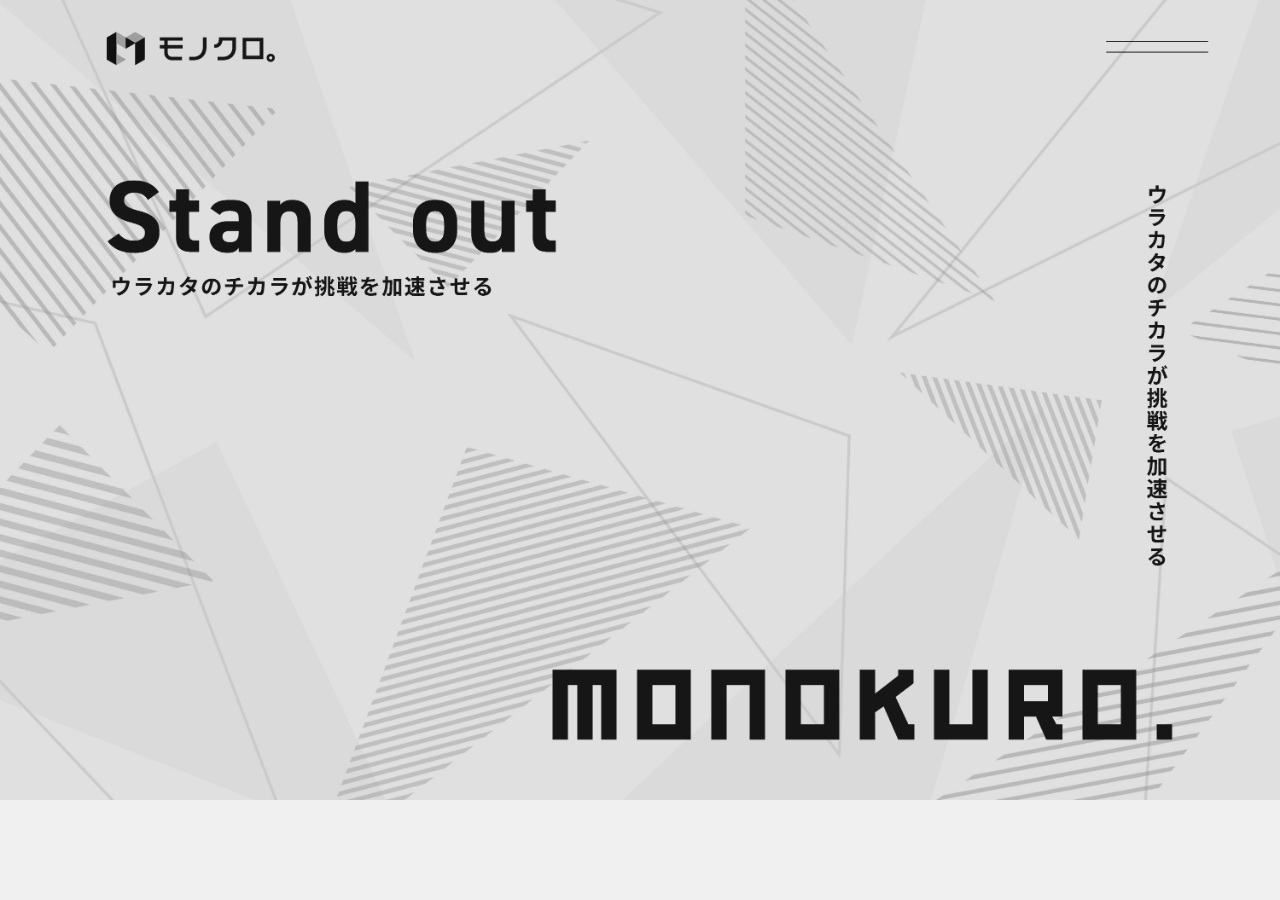
==== index.html @ 0045ed47 "feat(fv): implement design-perfect FV with glitch transition and synthesized audio SE" ====
<!DOCTYPE html>
<html lang="ja">
<head>
    <meta charset="UTF-8">
    <meta name="viewport" content="width=device-width, initial-scale=1.0">
    <title>モノクロ。</title>
    <style>
        :root {
            --img-omote: url('assets/images/fv-omote.png');
            --img-ura: url('assets/images/fv-ura.png');
        }
        body, html { margin: 0; padding: 0; background: #f0f0f0; overflow-x: hidden; }

        /* Container keeping 1440:900 ratio */
        .fv-container { 
            position: relative; width: 100%; padding-top: 62.5%; 
            background: #f0f0f0; overflow: hidden;
        }

        /* Base Layer */
        .glitch-layer {
            position: absolute; inset: 0;
            background-size: cover; background-position: center top;
            background-image: var(--img-omote);
        }

        /* Glitch Overlays (Hidden by default) */
        .glitch-overlay {
            position: absolute; inset: 0;
            background-size: cover; background-position: center top;
            background-image: inherit;
            display: none;
            mix-blend-mode: screen;
        }

        /* 3-layer RGB Split / Slice Effect */
        .glitch-active .glitch-overlay { display: block; }
        
        .glitch-active .glitch-overlay:nth-child(2) {
            animation: glitch-anim-1 0.2s infinite;
            filter: grayscale(100%) brightness(2) contrast(150%) sepia(100%) hue-rotate(0deg) saturate(1000%);
            opacity: 0.8;
        }
        .glitch-active .glitch-overlay:nth-child(3) {
            animation: glitch-anim-2 0.15s infinite;
            filter: grayscale(100%) brightness(2) contrast(150%) sepia(100%) hue-rotate(180deg) saturate(1000%);
            opacity: 0.8;
            mix-blend-mode: color-dodge;
        }

        @keyframes glitch-anim-1 {
            0% { clip-path: inset(10% 0 80% 0); transform: translate(-20px, 10px); }
            20% { clip-path: inset(50% 0 30% 0); transform: translate(20px, -10px); }
            40% { clip-path: inset(20% 0 60% 0); transform: translate(-10px, 0); }
            60% { clip-path: inset(80% 0 5% 0); transform: translate(15px, 15px); }
            100% { clip-path: inset(0 0 0 0); transform: translate(0); }
        }
        @keyframes glitch-anim-2 {
            0% { clip-path: inset(40% 0 40% 0); transform: translate(25px, -10px); }
            25% { clip-path: inset(10% 0 10% 0); transform: translate(-25px, 10px); }
            50% { clip-path: inset(70% 0 20% 0); transform: translate(10px, -20px); }
            75% { clip-path: inset(20% 0 70% 0); transform: translate(-10px, 20px); }
            100% { clip-path: inset(0 0 0 0); transform: translate(0); }
        }

        /* Flash Layer */
        #flash {
            position: fixed; inset: 0; background: #fff; z-index: 99; display: none; mix-blend-mode: difference;
        }

        .click-area {
            position: absolute; top: 4%; left: 7%; width: 18%; height: 10%;
            cursor: pointer; z-index: 100;
        }
    </style>
</head>
<body class="mode-omote">
    <div id="flash"></div>
    <div class="fv-container">
        <div class="click-area" onclick="handleTap()"></div>
        <!-- Glitch Layers -->
        <div class="glitch-layer">
            <div class="glitch-overlay"></div>
            <div class="glitch-overlay"></div>
        </div>
    </div>

    <script>
        let taps = 0, timer, isUra = false;
        const container = document.querySelector('.glitch-layer');
        const flash = document.getElementById('flash');
        
        // Web Audio Context for generating 'jiji' sound
        const audioCtx = new (window.AudioContext || window.webkitAudioContext)();

        function playGlitchSound() {
            if (audioCtx.state === 'suspended') audioCtx.resume();
            
            const duration = 0.25;
            const bufferSize = audioCtx.sampleRate * duration;
            const buffer = audioCtx.createBuffer(1, bufferSize, audioCtx.sampleRate);
            const data = buffer.getChannelData(0);

            // Rougher white noise
            for (let i = 0; i < bufferSize; i++) {
                data[i] = Math.random() * 2 - 1;
            }

            const noise = audioCtx.createBufferSource();
            noise.buffer = buffer;

            // Harsh Bandpass Filter for metallic/digital crunch
            const filter = audioCtx.createBiquadFilter();
            filter.type = 'bandpass';
            filter.frequency.value = isUra ? 1200 : 3000;
            filter.Q.value = 5;

            // CRITICAL: High-frequency stutter for 'JIJIJI' texture
            const gain = audioCtx.createGain();
            const now = audioCtx.currentTime;
            gain.gain.setValueAtTime(0, now);
            
            // Repeat rapid ON/OFF to create 'jiji' staccato
            const stutterSpeed = 0.015; // very fast gaps
            for(let t=0; t<duration; t+=stutterSpeed) {
                gain.gain.setValueAtTime(Math.random() * 0.4 + 0.2, now + t);
                gain.gain.setValueAtTime(0, now + t + stutterSpeed/2);
            }
            gain.gain.exponentialRampToValueAtTime(0.01, now + duration);

            noise.connect(filter);
            filter.connect(gain);
            gain.connect(audioCtx.destination);
            
            noise.start();
        }

        function toggle() {
            playGlitchSound();
            document.body.classList.add('glitch-active');
            flash.style.display = 'block';

            setTimeout(() => {
                isUra = !isUra;
                container.style.backgroundImage = isUra ? 'var(--img-ura)' : 'var(--img-omote)';
                document.body.style.background = isUra ? '#000' : '#f0f0f0';
                
                setTimeout(() => {
                    document.body.classList.remove('glitch-active');
                    flash.style.display = 'none';
                }, 200);
            }, 100);
        }

        function handleTap() {
            taps++;
            clearTimeout(timer);
            if (taps === 3) { toggle(); taps = 0; }
            else { timer = setTimeout(() => taps = 0, 500); }
        }

        const code = ["ArrowUp","ArrowUp","ArrowDown","ArrowDown","ArrowLeft","ArrowRight","ArrowLeft","ArrowRight","b","a"];
        let idx = 0;
        document.addEventListener('keydown', (e) => {
            const key = e.key.length === 1 ? e.key.toLowerCase() : e.key;
            if (key === code[idx]) {
                idx++;
                if (idx === code.length) { toggle(); idx = 0; }
            } else { idx = 0; }
        });
    </script>
</body>
</html>
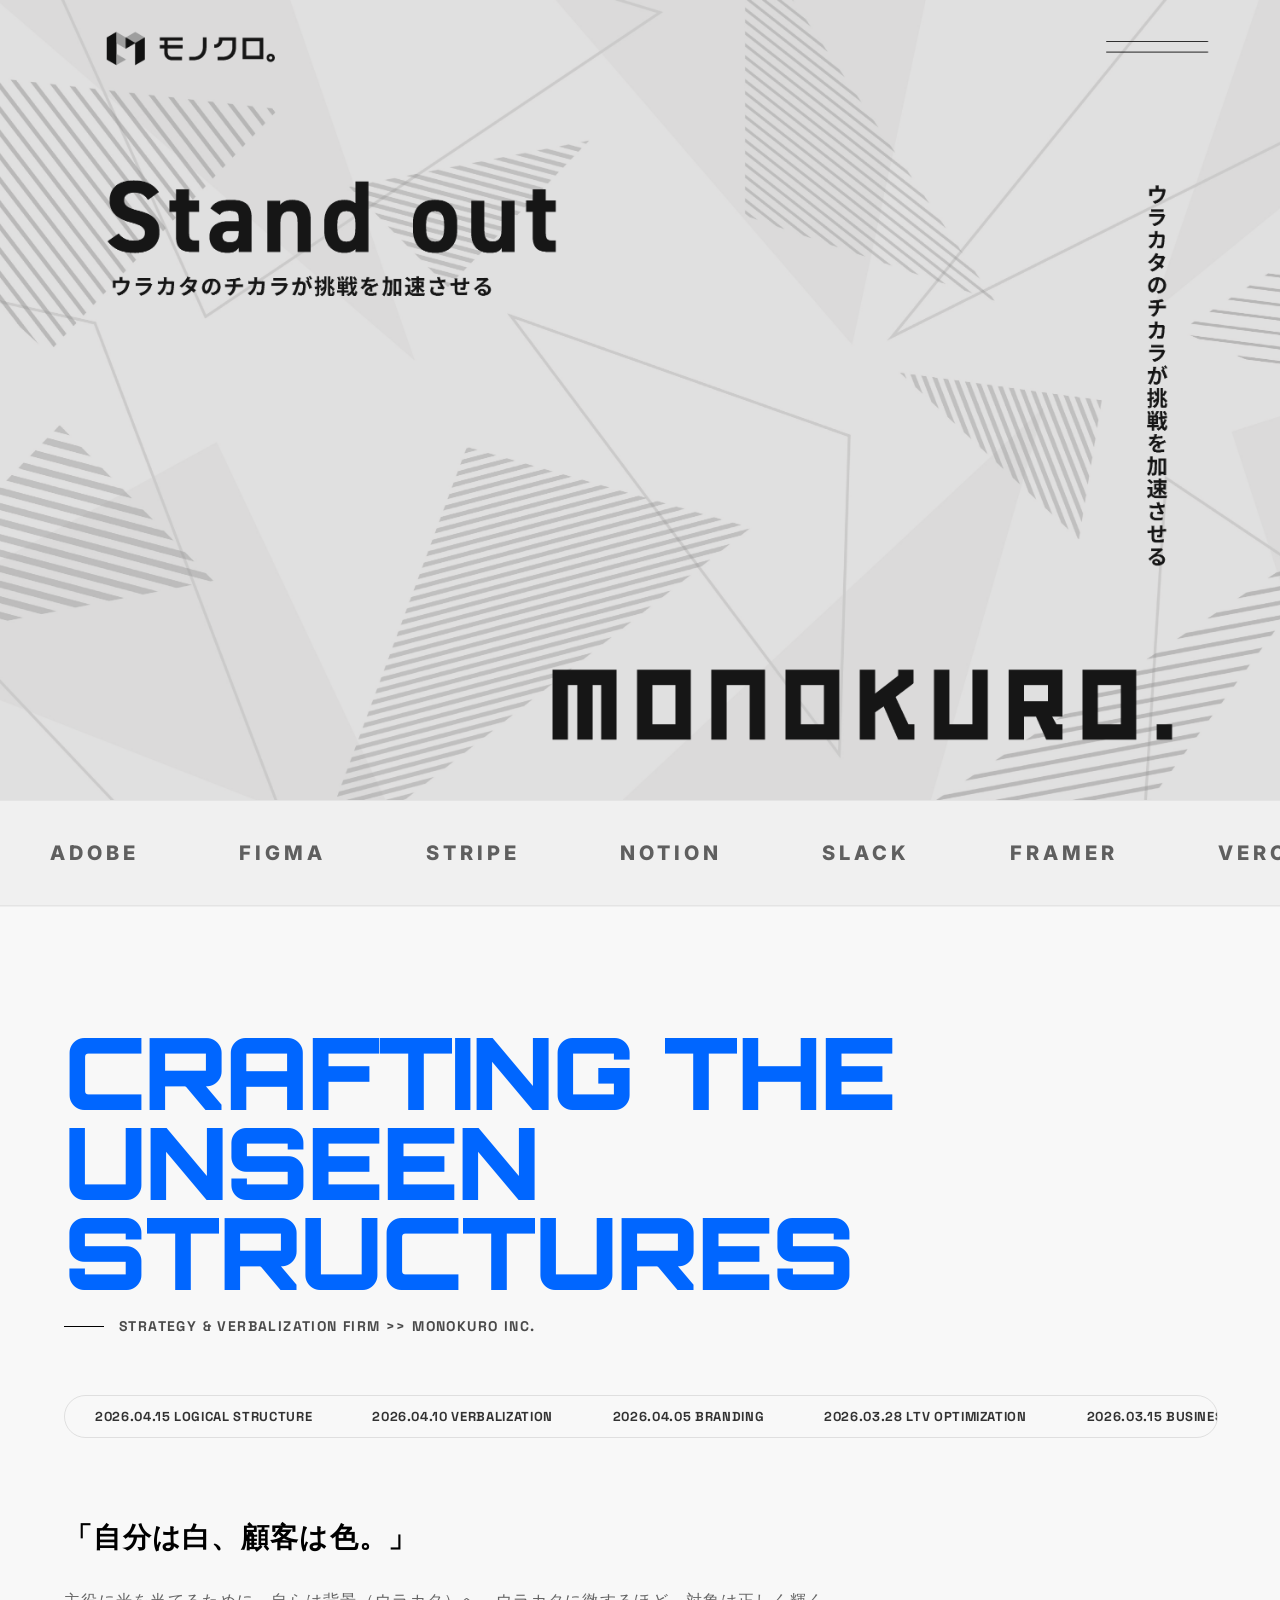
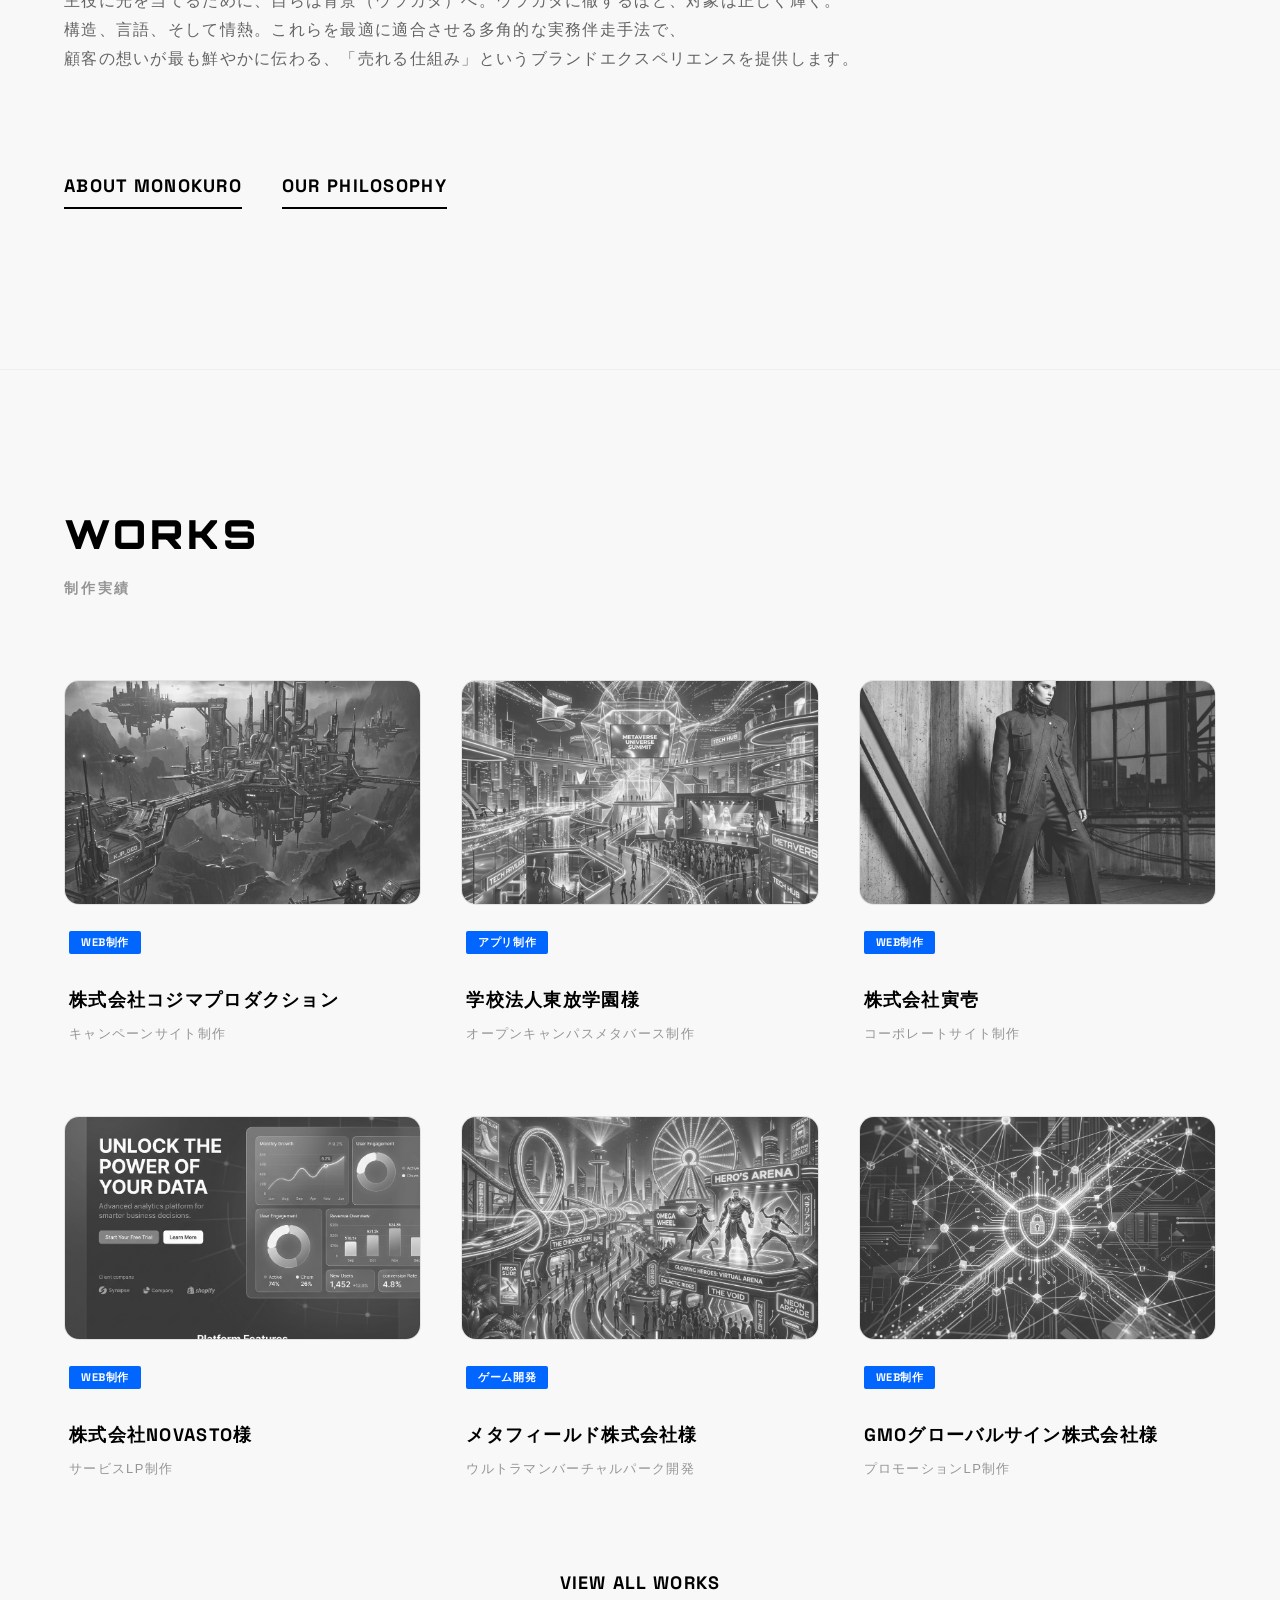
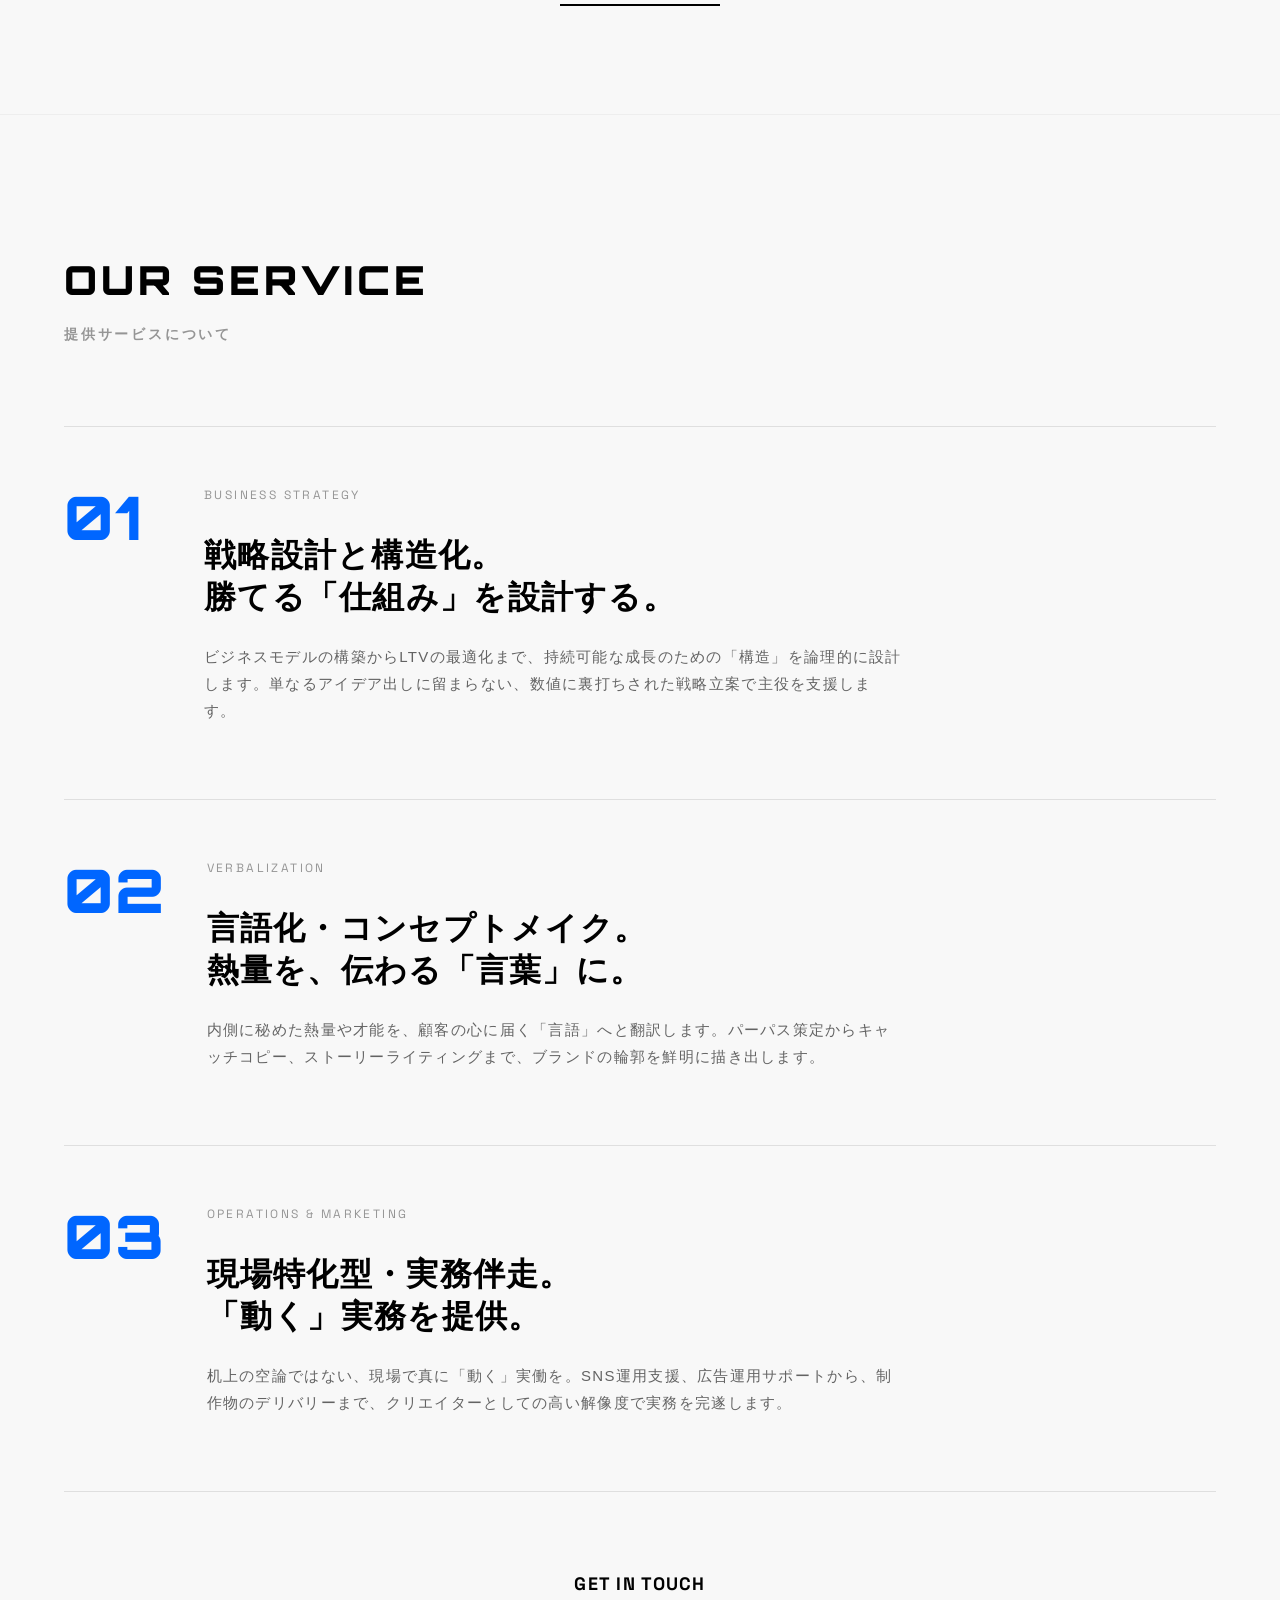
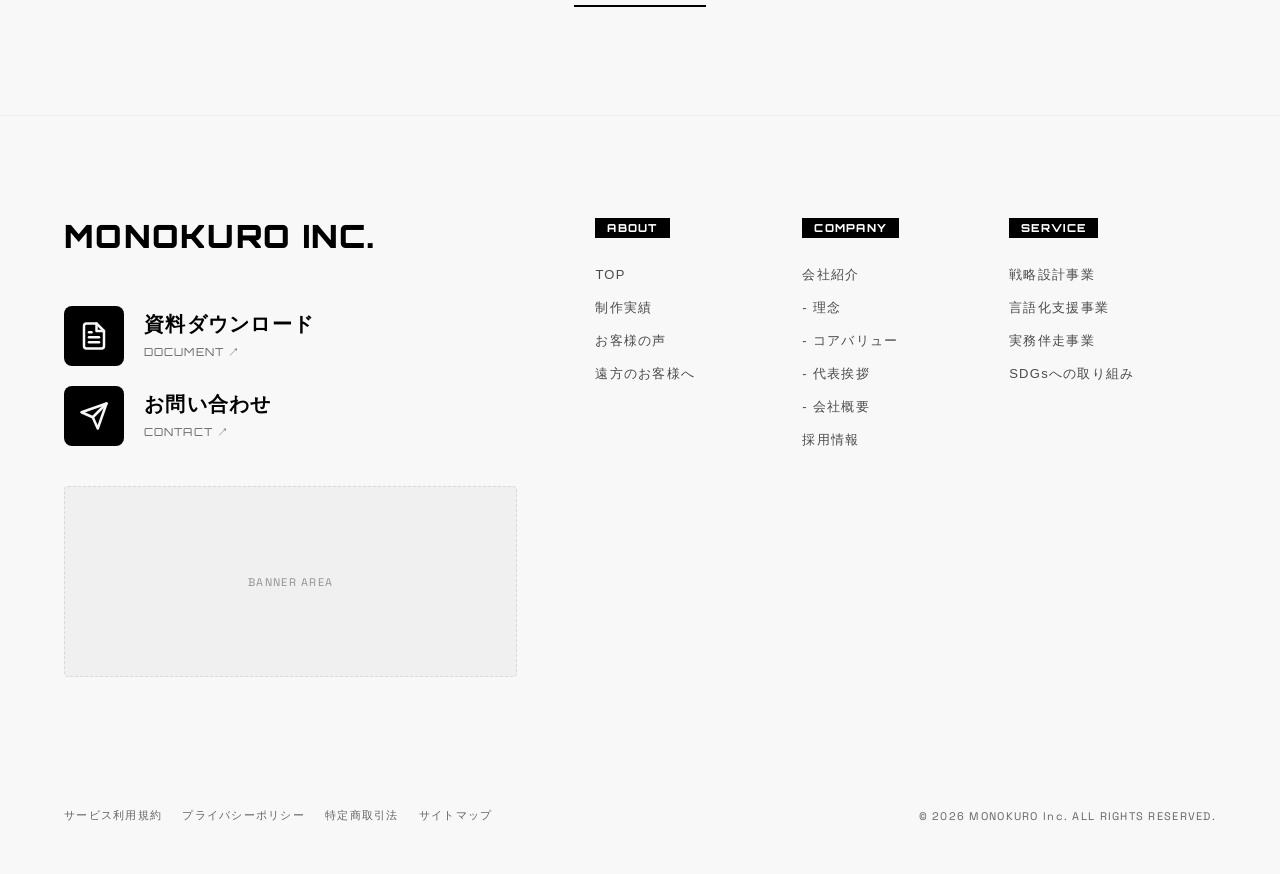
==== commit 281f7b89: "feat: implement main sections (Vision, Works, Service, Footer) and refine design based on Crackin st" ====
--- a/index.html
+++ b/index.html
@@ -4,12 +4,22 @@
     <meta charset="UTF-8">
     <meta name="viewport" content="width=device-width, initial-scale=1.0">
     <title>モノクロ。</title>
+    <link rel="preconnect" href="https://fonts.googleapis.com">
+    <link rel="preconnect" href="https://fonts.gstatic.com" crossorigin>
+    <link href="https://fonts.googleapis.com/css2?family=Inter:wght@400;700;900&family=Orbitron:wght@400;700;900&family=Space+Grotesk:wght@300;400;700&display=swap" rel="stylesheet">
     <style>
         :root {
             --img-omote: url('assets/images/fv-omote.png');
             --img-ura: url('assets/images/fv-ura.png');
         }
         body, html { margin: 0; padding: 0; background: #f0f0f0; overflow-x: hidden; }
+        body {
+            font-family: 'Space Grotesk', "Noto Sans JP", sans-serif;
+            color: #333;
+            user-select: none;
+            cursor: none; /* Custom cursor */
+            letter-spacing: 0.08em; /* Tracking 80 */
+        }
 
         /* Container keeping 1440:900 ratio */
         .fv-container { 
@@ -71,6 +81,569 @@
         .click-area {
             position: absolute; top: 4%; left: 7%; width: 18%; height: 10%;
             cursor: pointer; z-index: 100;
+        }
+
+        /* Logo Carousel styles */
+        .logo-carousel {
+            width: 100%;
+            background: transparent;
+            padding: 40px 0;
+            overflow: hidden;
+            border-top: 1px solid rgba(0,0,0,0.05);
+            border-bottom: 1px solid rgba(0,0,0,0.05);
+            position: relative;
+            z-index: 10;
+        }
+        .logo-track {
+            display: flex;
+            align-items: center;
+            width: max-content;
+            animation: scroll 60s linear infinite;
+            gap: 100px;
+            padding-left: 50px;
+        }
+        .logo-item {
+            font-family: 'Inter', -apple-system, BlinkMacSystemFont, "Segoe UI", Roboto, sans-serif;
+            font-weight: 800;
+            color: #000;
+            font-size: 20px;
+            letter-spacing: 0.2em;
+            text-transform: uppercase;
+            white-space: nowrap;
+            opacity: 0.6;
+            transition: all 0.5s cubic-bezier(0.23, 1, 0.32, 1);
+            filter: grayscale(1);
+        }
+        .logo-item:hover {
+            opacity: 1;
+            filter: grayscale(0);
+            letter-spacing: 0.25em;
+            transform: scale(1.05);
+        }
+        /* Image-ready styles */
+        .logo-item img {
+            height: 32px; /* Adjustable base height */
+            width: auto;
+            display: block;
+            filter: brightness(0); /* Force black in Omote */
+            transition: all 0.5s ease;
+        }
+        .mode-ura .logo-item img {
+            filter: brightness(0) invert(1); /* Force white in Ura */
+        }
+        @keyframes scroll {
+            0% { transform: translateX(0); }
+            100% { transform: translateX(calc(-50% - 50px)); }
+        }
+
+        /* Dark mode overrides */
+        .mode-ura .logo-carousel {
+            border-top-color: rgba(255,255,255,0.1);
+            border-bottom-color: rgba(255,255,255,0.1);
+        }
+        .mode-ura .logo-item {
+            color: #fff;
+            opacity: 0.4;
+        }
+
+        /* Responsive adjustments */
+        @media (max-width: 768px) {
+            .logo-carousel {
+                padding: 25px 0;
+            }
+            .logo-track {
+                gap: 50px;
+                animation-duration: 30s; /* Faster animation for shorter distance */
+            }
+            .logo-item {
+                font-size: 14px;
+            }
+        }
+
+        /* Vision Section styles (FUNTECH Style) */
+        .sec-vision {
+            background: #000;
+            color: #fff;
+            padding: 120px 5% 160px;
+            font-family: 'Space Grotesk', sans-serif;
+            border-top: 1px solid #1a1a1a;
+        }
+        .vision-title {
+            font-family: 'Orbitron', sans-serif;
+            font-size: clamp(40px, 8vw, 100px);
+            font-weight: 900;
+            line-height: 0.9;
+            margin: 0 0 20px 0;
+            letter-spacing: -0.02em;
+            color: #0066ff; /* Accent Blue for Omote */
+            transition: all 0.5s cubic-bezier(0.23, 1, 0.32, 1);
+        }
+        .mode-ura .vision-title {
+            color: #ff007f; /* Neon Pink for Ura */
+            text-shadow: 0 0 15px rgba(255, 0, 127, 0.4), 0 0 30px rgba(255, 0, 127, 0.2);
+        }
+        .vision-sub {
+            font-size: 14px;
+            font-weight: 700;
+            letter-spacing: 0.1em;
+            color: rgba(255,255,255,0.7);
+            margin-bottom: 60px;
+            display: flex;
+            align-items: center;
+            gap: 15px;
+        }
+        .vision-sub::before {
+            content: '';
+            width: 40px;
+            height: 1px;
+            background: #fff;
+        }
+
+        .capsule-ticker {
+            width: 100%;
+            border: 1px solid rgba(255,255,255,0.3);
+            border-radius: 50px;
+            padding: 12px 0;
+            overflow: hidden;
+            margin-bottom: 80px;
+        }
+        .ticker-track {
+            display: flex;
+            width: max-content;
+            animation: ticker-scroll 40s linear infinite;
+            gap: 60px;
+            padding-left: 30px;
+        }
+        .ticker-track span {
+            font-size: 13px;
+            font-weight: 700;
+            letter-spacing: 0.05em;
+            white-space: nowrap;
+        }
+        @keyframes ticker-scroll {
+            0% { transform: translateX(0); }
+            100% { transform: translateX(-50%); }
+        }
+
+        .vision-copy {
+            max-width: 800px;
+            margin-bottom: 100px;
+        }
+        .vision-copy .lead {
+            font-size: 28px;
+            font-weight: 700;
+            margin-bottom: 30px;
+            line-height: 1.4;
+        }
+        .vision-copy .text {
+            font-size: 16px;
+            line-height: 1.8;
+            color: rgba(255,255,255,0.6);
+            font-family: "Noto Sans JP", sans-serif; /* Fallback for JP */
+        }
+
+        .vision-links {
+            display: flex;
+            gap: 40px;
+        }
+        .v-link {
+            font-size: 18px;
+            font-weight: 700;
+            color: #fff;
+            text-decoration: none;
+            padding-bottom: 10px;
+            border-bottom: 2px solid #fff;
+            transition: all 0.3s ease;
+        }
+        .v-link:hover {
+            opacity: 0.6;
+            padding-right: 10px;
+        }
+
+        /* Mode-specific overrides for vision */
+        .mode-omote .sec-vision {
+            background: #f8f8f8;
+            color: #000;
+            border-top-color: #eee;
+        }
+        .mode-omote .vision-sub::before {
+            background-color: #000;
+        }
+        .mode-omote .v-link {
+            color: #000;
+            border-bottom-color: #000;
+            background: transparent;
+        }
+        .mode-omote .capsule-ticker { border-color: rgba(0,0,0,0.1); }
+        .mode-omote .vision-sub { color: rgba(0,0,0,0.7); }
+        .mode-omote .vision-copy .lead { color: #000; }
+        .mode-omote .vision-copy .text { color: rgba(0,0,0,0.6); }
+        .mode-omote .ticker-track span { color: rgba(0,0,0,0.8); }
+
+        /* Works Section styles (Crackin Style) */
+        .sec-works {
+            background: #000;
+            color: #fff;
+            padding: 120px 5%;
+            font-family: 'Space Grotesk', sans-serif;
+            border-top: 1px solid #1a1a1a;
+        }
+        .works-header {
+            margin-bottom: 80px;
+        }
+        .works-ttl-en {
+            font-family: 'Orbitron', sans-serif;
+            font-size: 40px;
+            font-weight: 900;
+            letter-spacing: 0.1em;
+            display: block;
+            margin-bottom: 10px;
+        }
+        .works-ttl-jp {
+            font-size: 14px;
+            letter-spacing: 0.2em;
+            color: rgba(255,255,255,0.5);
+            font-family: "Noto Sans JP", sans-serif;
+        }
+        .works-grid {
+            display: grid;
+            grid-template-columns: repeat(3, 1fr);
+            gap: 60px 40px;
+        }
+        .works-item {
+            text-decoration: none;
+            color: inherit;
+            display: block;
+        }
+        .works-img-box {
+            position: relative;
+            background: #000;
+            aspect-ratio: 16 / 10;
+            overflow: hidden;
+            margin-bottom: 25px;
+            border: 1px solid rgba(255,255,255,0.05);
+            border-radius: 15px; /* R15 */
+        }
+        .works-img-box::after {
+            content: '';
+            position: absolute;
+            top: 0;
+            left: 0;
+            width: 100%;
+            height: 100%;
+            background: #fff;
+            opacity: 0;
+            transition: opacity 0.4s ease;
+            pointer-events: none;
+            z-index: 2;
+        }
+        .works-item:hover .works-img-box::after {
+            opacity: 0.15; /* Subtle white overlay on hover */
+        }
+        .works-img-box img {
+            width: 100%;
+            height: 100%;
+            object-fit: cover;
+            filter: grayscale(100%);
+            opacity: 0.8;
+            transition: all 0.6s cubic-bezier(0.23, 1, 0.32, 1);
+        }
+        .works-item:hover .works-img-box img {
+            filter: grayscale(0%);
+            opacity: 1;
+        }
+        .works-content {
+            padding: 0 5px;
+        }
+        .works-tag {
+            display: inline-block;
+            font-size: 11px;
+            font-weight: 700;
+            padding: 4px 12px;
+            border-radius: 2px;
+            margin-bottom: 15px;
+            color: #fff;
+            letter-spacing: 0.05em;
+            background: #ff007f; /* Neon Pink base */
+            transition: all 0.5s ease;
+        }
+        .mode-omote .works-tag {
+            background: #0066ff; /* Accent Blue for Omote */
+        }
+        .mode-ura .works-tag {
+            background: #ff007f; /* Ensure Pink for Ura */
+        }
+        .works-cl-name {
+            font-size: 18px;
+            font-weight: 700;
+            margin-bottom: 8px;
+            line-height: 1.4;
+        }
+        .works-pj-desc {
+            font-size: 13px;
+            color: rgba(255,255,255,0.5);
+            font-family: "Noto Sans JP", sans-serif;
+        }
+
+        /* Mode overrides for Works */
+        .mode-omote .sec-works {
+            background: #f8f8f8;
+            color: #000;
+            border-top-color: #eee;
+        }
+        .mode-omote .works-img-box { background: #eee; border-color: rgba(0,0,0,0.05); }
+        .mode-omote .works-ttl-jp { color: rgba(0,0,0,0.4); }
+        .mode-omote .works-pj-desc { color: rgba(0,0,0,0.4); }
+        .mode-omote .works-tag {
+            background: #0066ff; /* Accent Blue for Omote */
+        }
+
+        @media (max-width: 1024px) {
+            .works-grid { grid-template-columns: repeat(2, 1fr); }
+        }
+        @media (max-width: 768px) {
+            .works-grid { grid-template-columns: 1fr; gap: 40px; }
+            .sec-works { padding: 80px 5%; }
+            .works-ttl-en { font-size: 32px; }
+        }
+
+        /* Service Section styles (Crackin Style) */
+        .sec-service {
+            background: #000;
+            color: #fff;
+            padding: 120px 5%;
+            font-family: 'Space Grotesk', sans-serif;
+            border-top: 1px solid #1a1a1a;
+        }
+        .service-list {
+            list-style: none;
+            padding: 0;
+            margin: 0;
+        }
+        .service-item {
+            border-top: 1px solid rgba(255,255,255,0.1);
+            padding: 60px 0;
+            display: flex;
+            align-items: flex-start;
+            gap: 40px;
+        }
+        .service-item:last-child {
+            border-bottom: 1px solid rgba(255,255,255,0.1);
+        }
+        .service-num {
+            font-family: 'Orbitron', sans-serif;
+            font-size: 60px;
+            font-weight: 900;
+            line-height: 1;
+            color: #ff007f; /* Neon Pink base */
+            min-width: 100px;
+            transition: color 0.5s ease;
+        }
+        .service-info {
+            flex: 1;
+        }
+        .service-en {
+            font-size: 12px;
+            letter-spacing: 0.2em;
+            color: rgba(255,255,255,0.5);
+            display: block;
+            margin-bottom: 10px;
+        }
+        .service-catch {
+            font-size: 32px;
+            font-weight: 700;
+            margin-bottom: 25px;
+            line-height: 1.3;
+        }
+        .service-text {
+            font-size: 15px;
+            line-height: 1.8;
+            color: rgba(255,255,255,0.6);
+            max-width: 700px;
+            font-family: "Noto Sans JP", sans-serif;
+        }
+
+        /* Mode overrides for Service */
+        .mode-omote .sec-service {
+            background: #f8f8f8;
+            color: #000;
+            border-top-color: #eee;
+        }
+        .mode-omote .service-item { border-color: rgba(0,0,0,0.1); }
+        .mode-omote .service-num { color: #0066ff; }
+        .mode-omote .service-en { color: rgba(0,0,0,0.4); }
+        .mode-omote .service-catch { color: #000; }
+        .mode-omote .service-text { color: rgba(0,0,0,0.6); }
+
+        @media (max-width: 768px) {
+            .service-item { flex-direction: column; gap: 20px; padding: 40px 0; }
+            .service-num { font-size: 40px; min-width: auto; }
+            .service-catch { font-size: 24px; }
+            .sec-service { padding: 80px 5%; }
+        }
+
+        /* Footer styles (Crackin Image Reference) */
+        footer {
+            background: #000;
+            color: #fff;
+            padding: 100px 5% 40px;
+            font-family: 'Space Grotesk', "Noto Sans JP", sans-serif;
+            border-top: 1px solid rgba(255,255,255,0.05);
+        }
+        .footer-container {
+            display: flex;
+            justify-content: space-between;
+            gap: 80px;
+            margin-bottom: 80px;
+        }
+        .footer-left {
+            width: 40%;
+        }
+        .footer-right {
+            width: 55%;
+            display: flex;
+            justify-content: space-between;
+        }
+        .footer-brand-logo {
+            font-family: 'Orbitron', sans-serif;
+            font-size: 32px;
+            font-weight: 900;
+            color: #fff;
+            text-decoration: none;
+            display: block;
+            margin-bottom: 50px;
+        }
+        
+        /* CV Items */
+        .footer-cv-area {
+            display: flex;
+            flex-direction: column;
+            gap: 20px;
+            margin-bottom: 40px;
+        }
+        .cv-link {
+            display: flex;
+            align-items: center;
+            gap: 20px;
+            text-decoration: none;
+            color: inherit;
+            transition: opacity 0.3s;
+        }
+        .cv-link:hover { opacity: 0.7; }
+        .cv-icon-box {
+            width: 60px;
+            height: 60px;
+            background: #fff;
+            color: #000;
+            display: flex;
+            align-items: center;
+            justify-content: center;
+            border-radius: 8px;
+        }
+        .cv-icon-box svg { width: 30px; height: 30px; }
+        .cv-info .cv-label {
+            font-size: 20px;
+            font-weight: 700;
+            display: block;
+            margin-bottom: 2px;
+            font-family: "Noto Sans JP", sans-serif;
+        }
+        .cv-info .cv-en {
+            font-size: 11px;
+            font-family: 'Orbitron', sans-serif;
+            letter-spacing: 0.1em;
+            color: rgba(255,255,255,0.5);
+        }
+        
+        /* Right Menu Columns */
+        .menu-col {
+            flex: 1;
+        }
+        .menu-header {
+            display: inline-block;
+            background: #fff;
+            color: #000;
+            padding: 3px 12px;
+            font-size: 11px;
+            font-weight: 800;
+            margin-bottom: 25px;
+            font-family: 'Orbitron', sans-serif;
+        }
+        .menu-list {
+            list-style: none;
+            padding: 0;
+            margin: 0;
+        }
+        .menu-list li {
+            margin-bottom: 12px;
+        }
+        .menu-list a {
+            text-decoration: none;
+            color: rgba(255,255,255,0.7);
+            font-size: 13px;
+            transition: color 0.3s;
+            font-family: "Noto Sans JP", sans-serif;
+        }
+        .menu-list a:hover {
+            color: #fff;
+        }
+        
+        /* Bottom Bar */
+        .footer-bottom {
+            display: flex;
+            justify-content: space-between;
+            align-items: center;
+            padding-top: 40px;
+            border-top: 1px solid rgba(255,255,255,0.05);
+            font-size: 11px;
+        }
+        .bottom-links { display: flex; gap: 20px; }
+        .bottom-links a { color: rgba(255,255,255,0.5); text-decoration: none; }
+        .bottom-copyright { color: rgba(255,255,255,0.5); }
+
+        /* Mode overrides for Footer New */
+        .mode-omote footer {
+            background: #f8f8f8;
+            color: #000;
+            border-top-color: rgba(0,0,0,0.05);
+        }
+        .mode-omote .footer-brand-logo { color: #000; }
+        .mode-omote .cv-icon-box { background: #000; color: #f8f8f8; }
+        .mode-omote .cv-info .cv-en { color: rgba(0,0,0,0.6); }
+        .mode-omote .menu-header { background: #000; color: #fff; }
+        .mode-omote .menu-list a { color: rgba(0,0,0,0.7); }
+        .mode-omote .menu-list a:hover { color: #000; }
+        .mode-omote .bottom-links a,
+        .mode-omote .bottom-copyright { color: rgba(0,0,0,0.6); }
+
+        /* Banner Area visibility */
+        .f-banner {
+            width: 100%; 
+            aspect-ratio: 2.4/1; 
+            background: rgba(255,255,255,0.05); 
+            border-radius: 4px; 
+            display: flex; 
+            align-items: center; 
+            justify-content: center; 
+            font-size: 11px; 
+            color: rgba(255,255,255,0.2); 
+            border: 1px dashed rgba(255,255,255,0.1);
+        }
+        .mode-omote .f-banner {
+            background: rgba(0,0,0,0.03);
+            color: rgba(0,0,0,0.4);
+            border-color: rgba(0,0,0,0.1);
+        }
+        
+        @media (max-width: 1024px) {
+            .footer-container { flex-direction: column; gap: 60px; }
+            .footer-left, .footer-right { width: 100%; }
+        }
+        @media (max-width: 768px) {
+            .footer-right { flex-direction: column; gap: 40px; }
+            .footer-bottom { flex-direction: column; gap: 20px; align-items: flex-start; }
+            .cv-icon-box { width: 50px; height: 50px; }
+            .cv-info .cv-label { font-size: 18px; }
         }
     </style>
 </head>
@@ -85,6 +658,294 @@
         </div>
     </div>
 
+    <!-- Client Logo Carousel -->
+    <section class="logo-carousel">
+        <div class="logo-track">
+            <!-- First set of logos (Arbitrary curated brands) -->
+            <div class="logo-item">ADOBE</div>
+            <div class="logo-item">FIGMA</div>
+            <div class="logo-item">STRIPE</div>
+            <div class="logo-item">NOTION</div>
+            <div class="logo-item">SLACK</div>
+            <div class="logo-item">FRAMER</div>
+            <div class="logo-item">VERCEL</div>
+            <div class="logo-item">APPLE</div>
+            <div class="logo-item">SONY</div>
+            <!-- Duplicate for seamless loop -->
+            <div class="logo-item">ADOBE</div>
+            <div class="logo-item">FIGMA</div>
+            <div class="logo-item">STRIPE</div>
+            <div class="logo-item">NOTION</div>
+            <div class="logo-item">SLACK</div>
+            <div class="logo-item">FRAMER</div>
+            <div class="logo-item">VERCEL</div>
+            <div class="logo-item">APPLE</div>
+            <div class="logo-item">SONY</div>
+        </div>
+    </section>
+
+    <!-- Vision Section (FUNTECH Style Integration) -->
+    <section class="sec-vision">
+        <div class="inner">
+            <h2 class="vision-title">CRAFTING THE<br>UNSEEN STRUCTURES</h2>
+            <p class="vision-sub">STRATEGY & VERBALIZATION FIRM >> MONOKURO INC.</p>
+            
+            <div class="capsule-ticker">
+                <div class="ticker-track">
+                    <span>2026.04.15 LOGICAL STRUCTURE</span>
+                    <span>2026.04.10 VERBALIZATION</span>
+                    <span>2026.04.05 BRANDING</span>
+                    <span>2026.03.28 LTV OPTIMIZATION</span>
+                    <span>2026.03.15 BUSINESS DESIGN</span>
+                    <span>2026.04.15 LOGICAL STRUCTURE</span>
+                    <span>2026.04.10 VERBALIZATION</span>
+                    <span>2026.04.05 BRANDING</span>
+                    <span>2026.03.28 LTV OPTIMIZATION</span>
+                    <span>2026.03.15 BUSINESS DESIGN</span>
+                </div>
+            </div>
+
+            <div class="vision-copy">
+                <p class="lead">「自分は白、顧客は色。」</p>
+                <p class="text">
+                    主役に光を当てるために、自らは背景（ウラカタ）へ。ウラカタに徹するほど、対象は正しく輝く。<br>
+                    構造、言語、そして情熱。これらを最適に適合させる多角的な実務伴走手法で、<br>
+                    顧客の想いが最も鮮やかに伝わる、「売れる仕組み」というブランドエクスペリエンスを提供します。
+                </p>
+            </div>
+
+            <div class="vision-links">
+                <a href="#about" class="v-link">ABOUT MONOKURO</a>
+                <a href="#philosophy" class="v-link">OUR PHILOSOPHY</a>
+            </div>
+        </div>
+    </section>
+
+    <!-- Works Section (Crackin Style Integration) -->
+    <section id="works" class="sec-works">
+        <div class="inner">
+            <header class="works-header">
+                <h2 class="works-ttl">
+                    <span class="works-ttl-en">WORKS</span>
+                    <span class="works-ttl-jp">制作実績</span>
+                </h2>
+            </header>
+
+            <div class="works-grid">
+                <!-- Work 1 -->
+                <a href="#" class="works-item">
+                    <div class="works-img-box">
+                        <img src="assets/images/works/ds2.png" alt="DEATH STRANDING 2">
+                    </div>
+                    <div class="works-content">
+                        <span class="works-tag">WEB制作</span>
+                        <h3 class="works-cl-name">株式会社コジマプロダクション</h3>
+                        <p class="works-pj-desc">キャンペーンサイト制作</p>
+                    </div>
+                </a>
+
+                <!-- Work 2 -->
+                <a href="#" class="works-item">
+                    <div class="works-img-box">
+                        <img src="assets/images/works/metaverse.png" alt="EAST BROADCAST">
+                    </div>
+                    <div class="works-content">
+                        <span class="works-tag">アプリ制作</span>
+                        <h3 class="works-cl-name">学校法人東放学園様</h3>
+                        <p class="works-pj-desc">オープンキャンパスメタバース制作</p>
+                    </div>
+                </a>
+
+                <!-- Work 3 -->
+                <a href="#" class="works-item">
+                    <div class="works-img-box">
+                        <img src="assets/images/works/toraichi.png" alt="TORAICHI ARCHIVE">
+                    </div>
+                    <div class="works-content">
+                        <span class="works-tag">WEB制作</span>
+                        <h3 class="works-cl-name">株式会社寅壱</h3>
+                        <p class="works-pj-desc">コーポレートサイト制作</p>
+                    </div>
+                </a>
+
+                <!-- Work 4 -->
+                <a href="#" class="works-item">
+                    <div class="works-img-box">
+                        <img src="assets/images/works/sellmore.png" alt="SELLMORE">
+                    </div>
+                    <div class="works-content">
+                        <span class="works-tag">WEB制作</span>
+                        <h3 class="works-cl-name">株式会社NOVASTO様</h3>
+                        <p class="works-pj-desc">サービスLP制作</p>
+                    </div>
+                </a>
+
+                <!-- Work 5 -->
+                <a href="#" class="works-item">
+                    <div class="works-img-box">
+                        <img src="assets/images/works/ultraman.png" alt="ULTRAMAN VIRTUAL">
+                    </div>
+                    <div class="works-content">
+                        <span class="works-tag">ゲーム開発</span>
+                        <h3 class="works-cl-name">メタフィールド株式会社様</h3>
+                        <p class="works-pj-desc">ウルトラマンバーチャルパーク開発</p>
+                    </div>
+                </a>
+
+                <!-- Work 6 -->
+                <a href="#" class="works-item">
+                    <div class="works-img-box">
+                        <img src="assets/images/works/globalsign.png" alt="GLOBALSIGN">
+                    </div>
+                    <div class="works-content">
+                        <span class="works-tag">WEB制作</span>
+                        <h3 class="works-cl-name">GMOグローバルサイン株式会社様</h3>
+                        <p class="works-pj-desc">プロモーションLP制作</p>
+                    </div>
+                </a>
+            </div>
+            
+            <div style="text-align: center; margin-top: 80px;">
+                <a href="#" class="v-link">VIEW ALL WORKS</a>
+            </div>
+        </div>
+    </section>
+
+    <!-- Service Section (Crackin Style Integration) -->
+    <section id="service" class="sec-service">
+        <div class="inner">
+            <header class="works-header">
+                <h2 class="works-ttl">
+                    <span class="works-ttl-en">OUR SERVICE</span>
+                    <span class="works-ttl-jp">提供サービスについて</span>
+                </h2>
+            </header>
+
+            <ul class="service-list">
+                <!-- Service 01 -->
+                <li class="service-item">
+                    <div class="service-num">01</div>
+                    <div class="service-info">
+                        <span class="service-en">BUSINESS STRATEGY</span>
+                        <h3 class="service-catch">戦略設計と構造化。<br>勝てる「仕組み」を設計する。</h3>
+                        <p class="service-text">
+                            ビジネスモデルの構築からLTVの最適化まで、持続可能な成長のための「構造」を論理的に設計します。単なるアイデア出しに留まらない、数値に裏打ちされた戦略立案で主役を支援します。
+                        </p>
+                    </div>
+                </li>
+
+                <!-- Service 02 -->
+                <li class="service-item">
+                    <div class="service-num">02</div>
+                    <div class="service-info">
+                        <span class="service-en">VERBALIZATION</span>
+                        <h3 class="service-catch">言語化・コンセプトメイク。<br>熱量を、伝わる「言葉」に。</h3>
+                        <p class="service-text">
+                            内側に秘めた熱量や才能を、顧客の心に届く「言語」へと翻訳します。パーパス策定からキャッチコピー、ストーリーライティングまで、ブランドの輪郭を鮮明に描き出します。
+                        </p>
+                    </div>
+                </li>
+
+                <!-- Service 03 -->
+                <li class="service-item">
+                    <div class="service-num">03</div>
+                    <div class="service-info">
+                        <span class="service-en">OPERATIONS & MARKETING</span>
+                        <h3 class="service-catch">現場特化型・実務伴走。<br>「動く」実務を提供。</h3>
+                        <p class="service-text">
+                            机上の空論ではない、現場で真に「動く」実働を。SNS運用支援、広告運用サポートから、制作物のデリバリーまで、クリエイターとしての高い解像度で実務を完遂します。
+                        </p>
+                    </div>
+                </li>
+            </ul>
+
+            <div style="text-align: center; margin-top: 80px;">
+                <a href="#contact" class="v-link">GET IN TOUCH</a>
+            </div>
+        </div>
+    </section>
+
+    <footer>
+        <div class="footer-container">
+            <!-- Left CV & Logo -->
+            <div class="footer-left">
+                <a href="#" class="footer-brand-logo">MONOKURO INC.</a>
+                
+                <div class="footer-cv-area">
+                    <a href="#" class="cv-link">
+                        <div class="cv-icon-box">
+                            <!-- Document Icon -->
+                            <svg viewBox="0 0 24 24" fill="none" stroke="currentColor" stroke-width="2" stroke-linecap="round" stroke-linejoin="round"><path d="M14 2H6a2 2 0 0 0-2 2v16a2 2 0 0 0 2 2h12a2 2 0 0 0 2-2V8z"></path><polyline points="14 2 14 8 20 8"></polyline><line x1="16" y1="13" x2="8" y2="13"></line><line x1="16" y1="17" x2="8" y2="17"></line><polyline points="10 9 9 9 8 9"></polyline></svg>
+                        </div>
+                        <div class="cv-info">
+                            <span class="cv-label">資料ダウンロード</span>
+                            <span class="cv-en">DOCUMENT ↗</span>
+                        </div>
+                    </a>
+                    
+                    <a href="#" class="cv-link">
+                        <div class="cv-icon-box">
+                            <!-- Contact Icon (Paper Plane) -->
+                            <svg viewBox="0 0 24 24" fill="none" stroke="currentColor" stroke-width="2" stroke-linecap="round" stroke-linejoin="round"><line x1="22" y1="2" x2="11" y2="13"></line><polygon points="22 2 15 22 11 13 2 9 22 2"></polygon></svg>
+                        </div>
+                        <div class="cv-info">
+                            <span class="cv-label">お問い合わせ</span>
+                            <span class="cv-en">CONTACT ↗</span>
+                        </div>
+                    </a>
+                </div>
+                
+                <!-- Banner Area -->
+                <div class="f-banner">BANNER AREA</div>
+            </div>
+            
+            <!-- Right Menus -->
+            <div class="footer-right">
+                <div class="menu-col">
+                    <div class="menu-header">ABOUT</div>
+                    <ul class="menu-list">
+                        <li><a href="#">TOP</a></li>
+                        <li><a href="#works">制作実績</a></li>
+                        <li><a href="#">お客様の声</a></li>
+                        <li><a href="#">遠方のお客様へ</a></li>
+                    </ul>
+                </div>
+                
+                <div class="menu-col">
+                    <div class="menu-header">COMPANY</div>
+                    <ul class="menu-list">
+                        <li><a href="#">会社紹介</a></li>
+                        <li><a href="#">- 理念</a></li>
+                        <li><a href="#">- コアバリュー</a></li>
+                        <li><a href="#">- 代表挨拶</a></li>
+                        <li><a href="#">- 会社概要</a></li>
+                        <li><a href="#">採用情報</a></li>
+                    </ul>
+                </div>
+                
+                <div class="menu-col">
+                    <div class="menu-header">SERVICE</div>
+                    <ul class="menu-list">
+                        <li><a href="#service">戦略設計事業</a></li>
+                        <li><a href="#service">言語化支援事業</a></li>
+                        <li><a href="#service">実務伴走事業</a></li>
+                        <li><a href="#">SDGsへの取り組み</a></li>
+                    </ul>
+                </div>
+            </div>
+        </div>
+
+        <div class="footer-bottom">
+            <div class="bottom-links">
+                <a href="#">サービス利用規約</a>
+                <a href="#">プライバシーポリシー</a>
+                <a href="#">特定商取引法</a>
+                <a href="#">サイトマップ</a>
+            </div>
+            <p class="bottom-copyright">&copy; 2026 MONOKURO Inc. ALL RIGHTS RESERVED.</p>
+        </div>
+    </footer>
+
     <script>
         let taps = 0, timer, isUra = false;
         const container = document.querySelector('.glitch-layer');
@@ -143,7 +1004,16 @@
             setTimeout(() => {
                 isUra = !isUra;
                 container.style.backgroundImage = isUra ? 'var(--img-ura)' : 'var(--img-omote)';
-                document.body.style.background = isUra ? '#000' : '#f0f0f0';
+                document.body.style.background = isUra ? '#000' : '#f8f8f8';
+                
+                // Toggle mode classes for logo colors
+                if(isUra) {
+                    document.body.classList.remove('mode-omote');
+                    document.body.classList.add('mode-ura');
+                } else {
+                    document.body.classList.remove('mode-ura');
+                    document.body.classList.add('mode-omote');
+                }
                 
                 setTimeout(() => {
                     document.body.classList.remove('glitch-active');
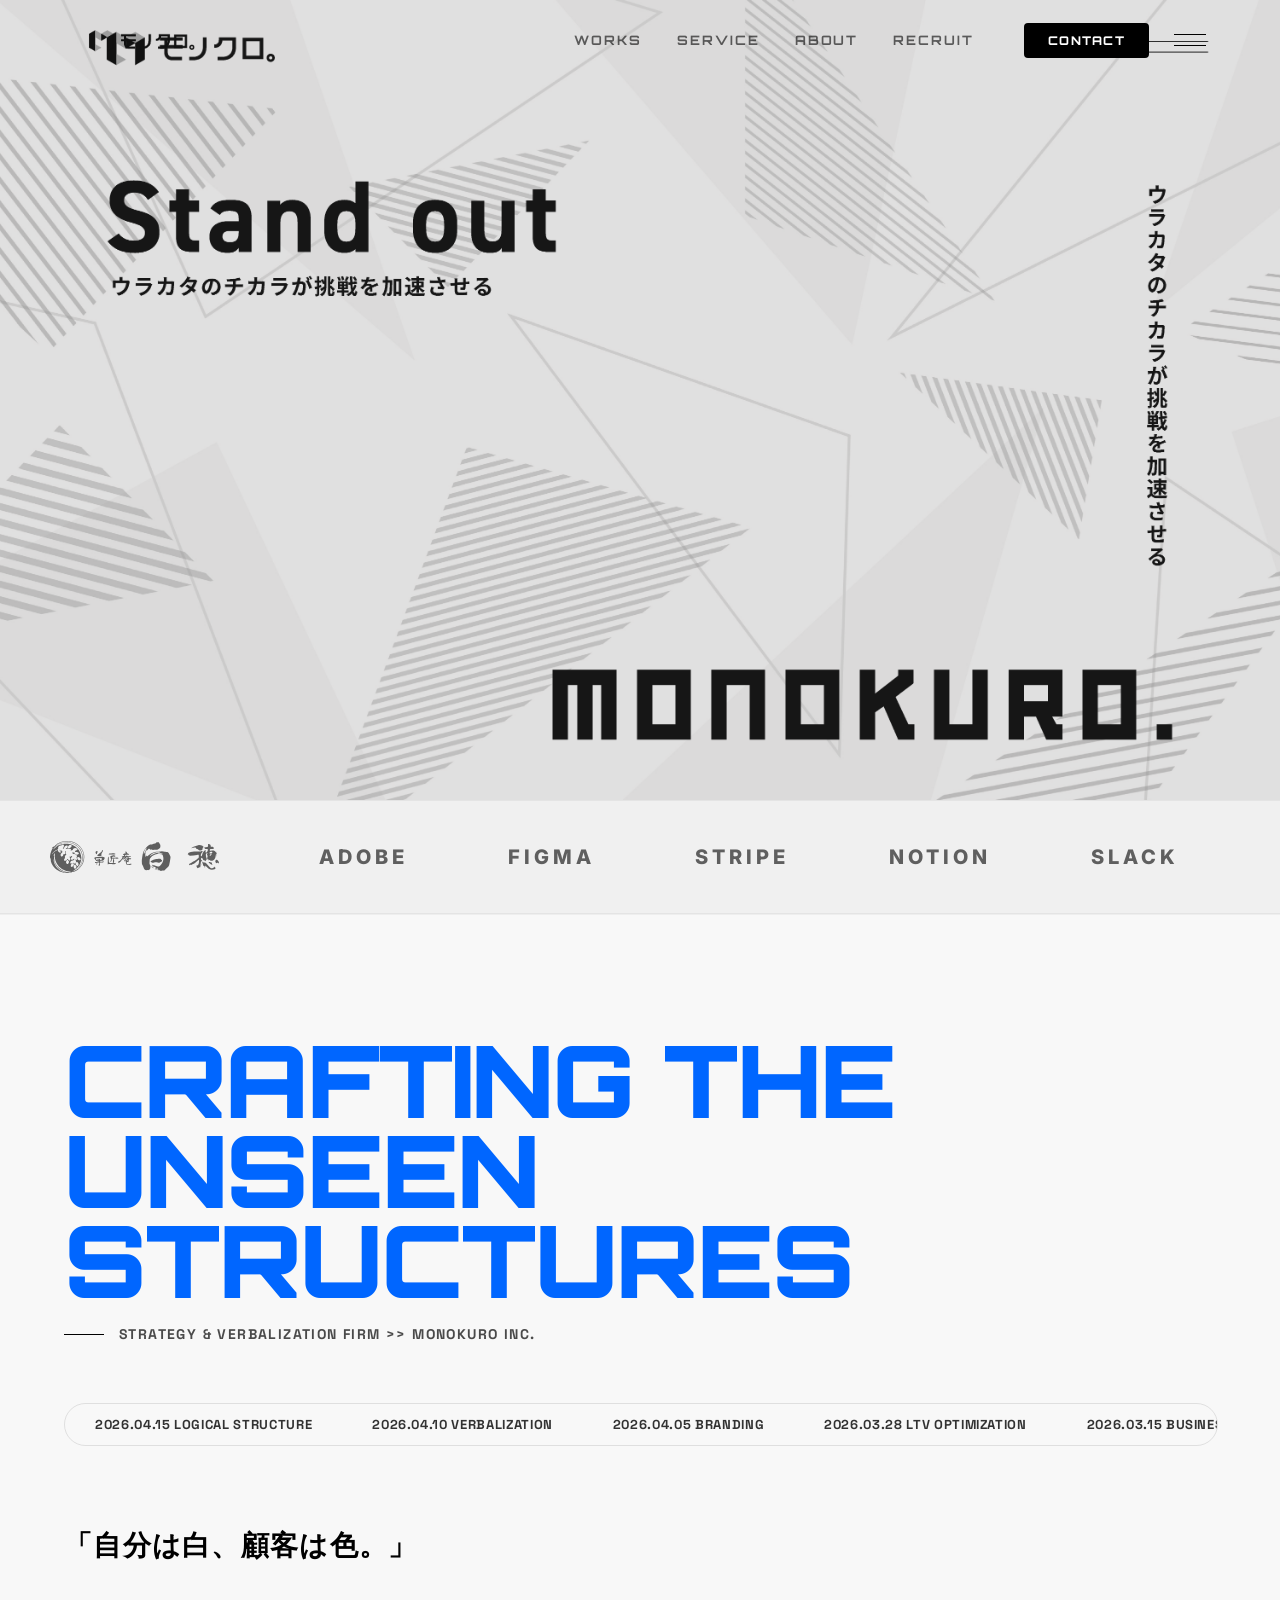
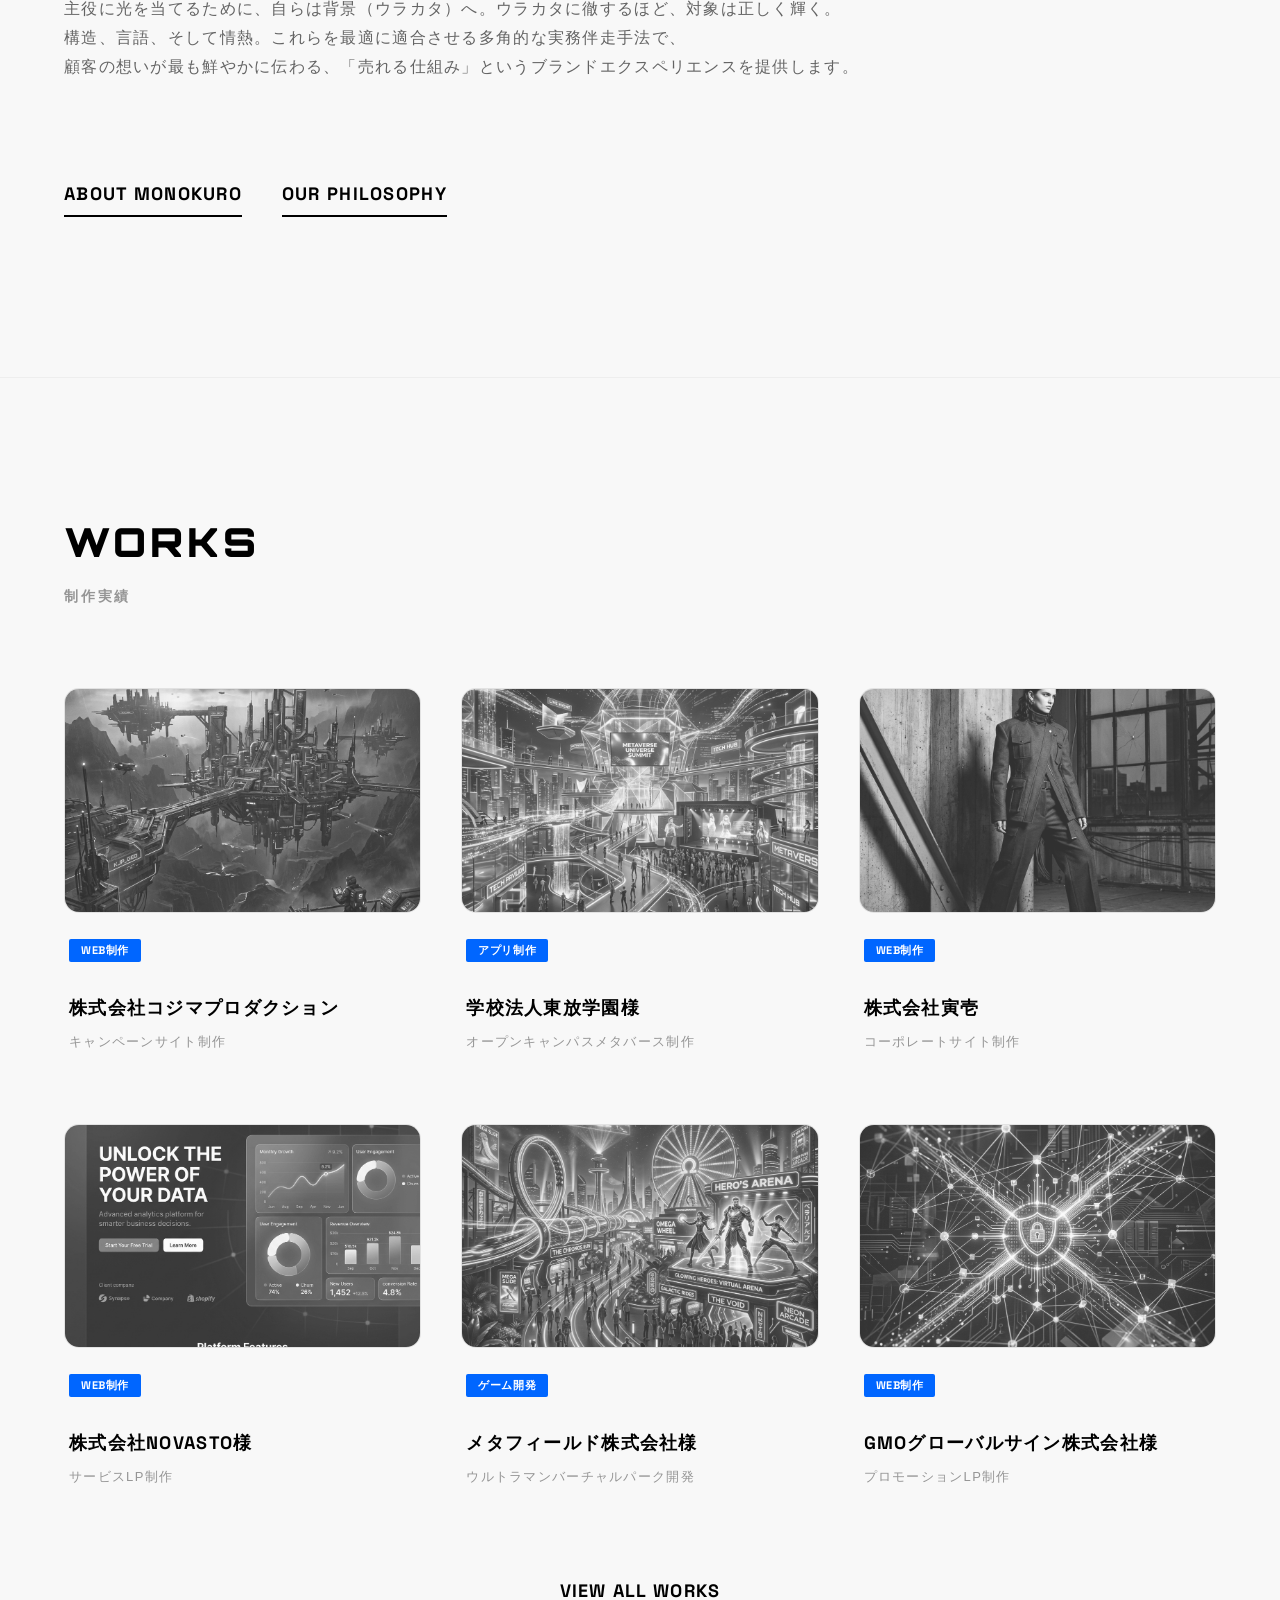
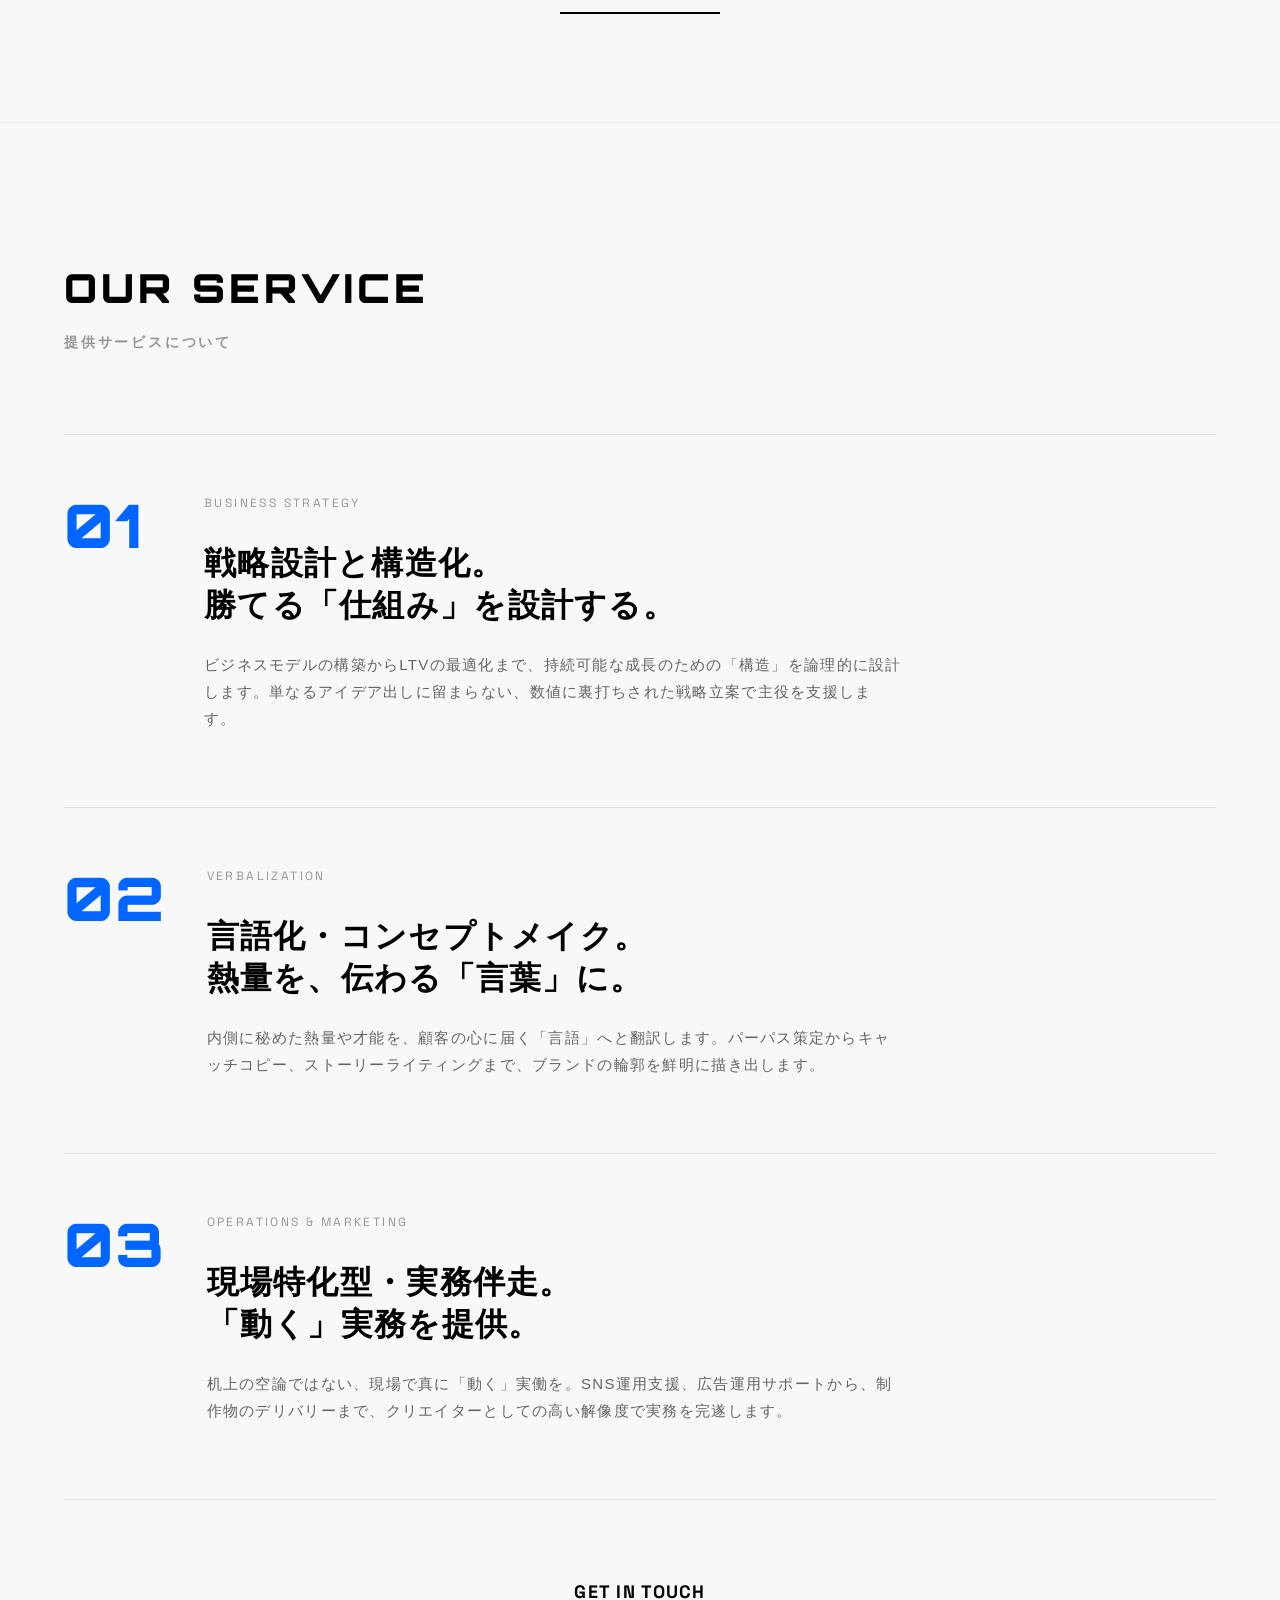
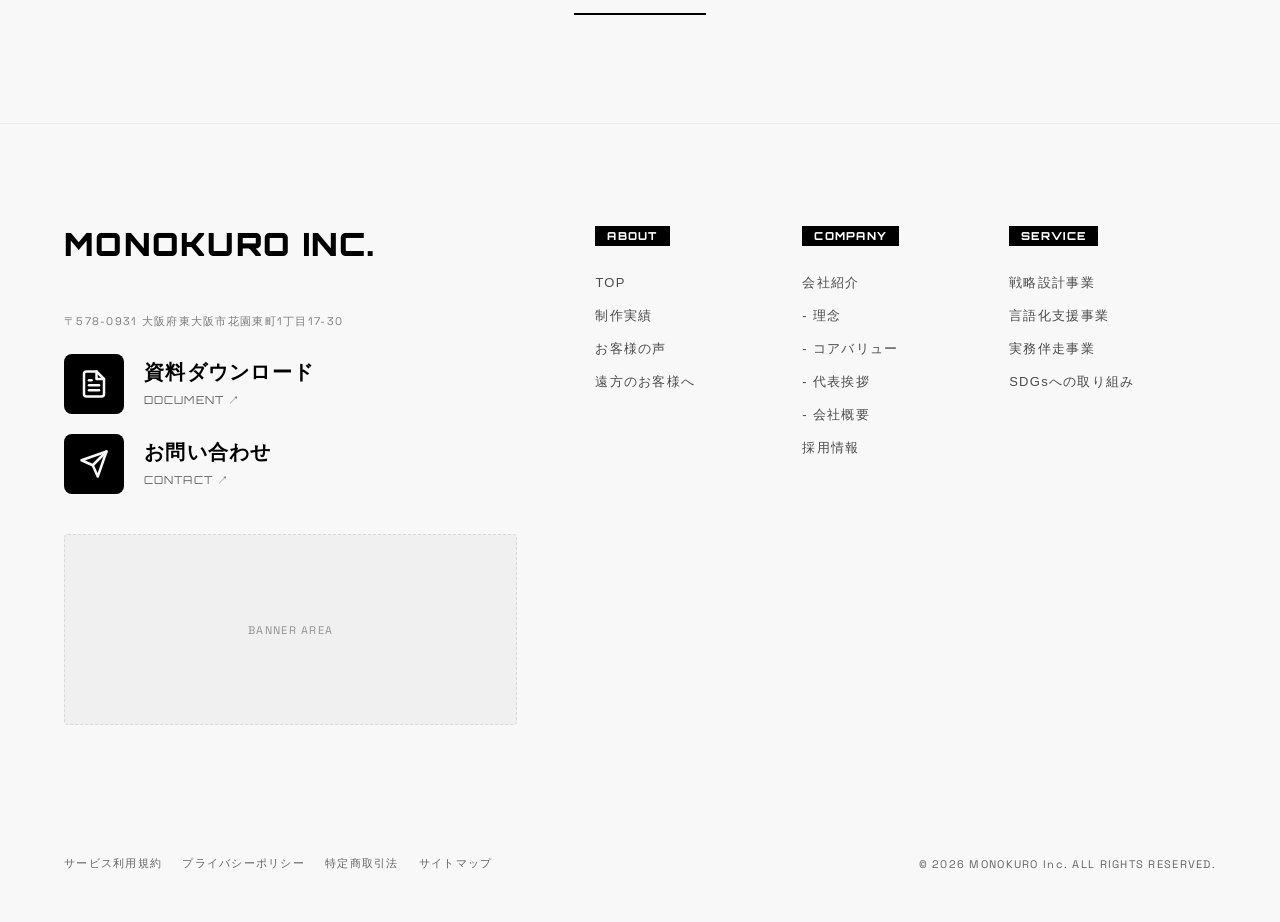
==== commit bbdba036: "Refine header layout with right-aligned menu, update Osaka office address and Instagram link, and in" ====
--- a/index.html
+++ b/index.html
@@ -635,6 +635,235 @@
             border-color: rgba(0,0,0,0.1);
         }
         
+        /* Header Styles (Refined fixed nav) */
+        .site-header {
+            box-sizing: border-box;
+            position: fixed;
+            top: 0;
+            left: 0;
+            width: 100%;
+            height: 80px;
+            display: flex;
+            align-items: center;
+            justify-content: space-between;
+            padding: 0 5%;
+            z-index: 1300; /* Keep header above overlay to show logo/hamburger */
+            transition: all 0.4s cubic-bezier(0.23, 1, 0.32, 1);
+            font-family: 'Orbitron', sans-serif;
+        }
+        .site-header.is-scrolled {
+            height: 70px;
+            background: rgba(248, 248, 248, 0.85);
+            backdrop-filter: blur(15px);
+            border-bottom: 1px solid rgba(0,0,0,0.05);
+        }
+        .mode-ura .site-header.is-scrolled {
+            background: rgba(0, 0, 0, 0.85);
+            border-bottom-color: rgba(255,255,255,0.05);
+        }
+        
+        .header-logo img {
+            height: 54px;
+            width: auto;
+            display: block;
+            transition: all 0.4s ease;
+        }
+        .mode-ura .header-logo img { filter: invert(1); }
+
+        .header-nav {
+            display: flex;
+            align-items: center;
+            gap: 35px;
+            margin-left: auto; /* Push nav to the right */
+            transition: opacity 0.4s ease, visibility 0.4s ease;
+        }
+        body.menu-open .header-nav {
+            opacity: 0;
+            visibility: hidden;
+        }
+        .header-nav__link {
+            text-decoration: none;
+            color: rgba(0,0,0,0.6);
+            font-size: 13px;
+            font-weight: 700;
+            letter-spacing: 0.15em;
+            transition: all 0.3s ease;
+            position: relative;
+        }
+        .mode-ura .header-nav__link { color: rgba(255,255,255,0.6); }
+        .header-nav__link:hover { color: #000; }
+        .mode-ura .header-nav__link:hover { color: #fff; }
+        
+        .header-nav__link::after {
+            content: '';
+            position: absolute;
+            bottom: -5px;
+            left: 0;
+            width: 0;
+            height: 1px;
+            background: #0066ff;
+            transition: width 0.3s ease;
+        }
+        .mode-ura .header-nav__link::after { background: #ff007f; }
+        .header-nav__link:hover::after { width: 100%; }
+
+        .header-btn {
+            background: #000;
+            color: #fff;
+            padding: 10px 24px;
+            font-size: 12px;
+            font-weight: 800;
+            border-radius: 4px;
+            text-decoration: none;
+            transition: all 0.3s ease;
+            margin-left: 15px;
+        }
+        .mode-ura .header-btn {
+            background: #ff007f;
+            box-shadow: 0 0 15px rgba(255, 0, 127, 0.3);
+        }
+        .header-btn:hover {
+            transform: translateY(-2px);
+            opacity: 0.8;
+        }
+
+        /* Hamburger */
+        .hamburger {
+            display: flex;
+            flex-direction: column;
+            gap: 10px;
+            cursor: pointer;
+            z-index: 1001;
+            padding: 10px;
+            margin-left: 15px;
+            transition: all 0.4s ease;
+        }
+        .hamburger span {
+            width: 32px;
+            height: 1px;
+            background: #000;
+            transition: all 0.4s cubic-bezier(0.23, 1, 0.32, 1);
+        }
+        .mode-ura .hamburger span { background: #fff; }
+
+        /* Full Overlay for Global Menu */
+        .global-overlay {
+            position: fixed;
+            inset: 0;
+            background: rgba(248, 248, 248, 0.98);
+            backdrop-filter: blur(25px);
+            z-index: 1200; /* Higher than header for full cover */
+            display: flex;
+            align-items: center;
+            justify-content: center;
+            padding: 5%;
+            transform: translateX(100%);
+            transition: transform 0.8s cubic-bezier(0.23, 1, 0.32, 1);
+        }
+        .mode-ura .global-overlay { background: rgba(0, 0, 0, 0.98); }
+        .global-overlay.is-active { transform: translateX(0); }
+        
+        .overlay-inner {
+            width: 100%;
+            max-width: 1100px;
+            display: grid;
+            grid-template-columns: 1.5fr 1fr;
+            gap: 80px;
+            opacity: 0;
+            transform: translateY(30px);
+            transition: all 0.6s 0.3s ease;
+        }
+        .global-overlay.is-active .overlay-inner {
+            opacity: 1;
+            transform: translateY(0);
+        }
+
+        .overlay-nav {
+            display: flex;
+            flex-direction: column;
+            align-items: flex-end; /* Right align the group */
+            gap: 15px;
+            text-align: right;
+        }
+        .overlay-nav__item {
+            text-decoration: none;
+            color: #000;
+            font-size: clamp(32px, 5vw, 64px);
+            font-weight: 900;
+            font-family: 'Orbitron', sans-serif;
+            display: flex;
+            flex-direction: row-reverse; /* Put number on the right */
+            align-items: baseline;
+            gap: 20px;
+            transition: all 0.3s ease;
+        }
+        .mode-ura .overlay-nav__item { color: #fff; }
+        .overlay-nav__item span {
+            font-size: 14px;
+            font-family: 'Space Grotesk', sans-serif;
+            color: rgba(0,0,0,0.3);
+            min-width: 25px;
+        }
+        .mode-ura .overlay-nav__item span { color: rgba(255,255,255,0.3); }
+        
+        .overlay-nav__item:hover {
+            transform: translateX(-20px); /* Slide to the left instead of right */
+            color: #0066ff;
+        }
+        .mode-ura .overlay-nav__item:hover { color: #ff007f; }
+
+        .overlay-info {
+            display: flex;
+            flex-direction: column;
+            justify-content: center;
+            gap: 50px;
+            border-left: 1px solid rgba(0,0,0,0.1);
+            padding-left: 60px;
+            text-align: left; /* Keep info left-aligned for hierarchy */
+        }
+        .mode-ura .overlay-info { border-left-color: rgba(255,255,255,0.1); }
+
+        .info-group h4 {
+            font-size: 11px;
+            letter-spacing: 0.2em;
+            text-transform: uppercase;
+            margin-bottom: 20px;
+            color: rgba(0,0,0,0.4);
+        }
+        .mode-ura .info-group h4 { color: rgba(255,255,255,0.4); }
+        .info-group p {
+            font-size: 14px;
+            line-height: 1.8;
+            margin: 0;
+        }
+        .info-links {
+            display: flex;
+            flex-direction: column;
+            gap: 10px;
+        }
+        .info-links a {
+            text-decoration: none;
+            color: inherit;
+            font-size: 14px;
+            font-weight: 700;
+            transition: opacity 0.3s;
+        }
+        .info-links a:hover { opacity: 0.6; }
+
+        /* Media Queries for Header & Overlay */
+        @media (max-width: 1024px) {
+            .header-nav { display: none; }
+            .site-header { height: 70px; }
+            .overlay-inner { 
+                grid-template-columns: 1fr;
+                gap: 50px;
+                padding-top: 80px;
+                overflow-y: auto;
+                max-height: 90vh;
+            }
+            .overlay-info { border-left: none; padding-left: 0; border-top: 1px solid rgba(0,0,0,0.1); padding-top: 40px; }
+        }
+
         @media (max-width: 1024px) {
             .footer-container { flex-direction: column; gap: 60px; }
             .footer-left, .footer-right { width: 100%; }
@@ -649,6 +878,60 @@
 </head>
 <body class="mode-omote">
     <div id="flash"></div>
+
+    <header class="site-header">
+        <a href="#" class="header-logo">
+            <img src="assets/images/logo.png" alt="モノクロ。">
+        </a>
+        
+        <nav class="header-nav">
+            <a href="#works" class="header-nav__link">WORKS</a>
+            <a href="#service" class="header-nav__link">SERVICE</a>
+            <a href="#about" class="header-nav__link">ABOUT</a>
+            <a href="#recruit" class="header-nav__link">RECRUIT</a>
+            <a href="#contact" class="header-btn">CONTACT</a>
+        </nav>
+
+        <div class="hamburger" onclick="toggleMenu()">
+            <span></span>
+            <span></span>
+        </div>
+    </header>
+
+    <div class="global-overlay">
+        <div class="overlay-inner">
+            <nav class="overlay-nav">
+                <a href="#works" class="overlay-nav__item" onclick="toggleMenu()"><span>01</span>WORKS</a>
+                <a href="#service" class="overlay-nav__item" onclick="toggleMenu()"><span>02</span>SERVICE</a>
+                <a href="#about" class="overlay-nav__item" onclick="toggleMenu()"><span>03</span>ABOUT</a>
+                <a href="#recruit" class="overlay-nav__item" onclick="toggleMenu()"><span>04</span>RECRUIT</a>
+                <a href="#contact" class="overlay-nav__item" onclick="toggleMenu()"><span>05</span>CONTACT</a>
+            </nav>
+            
+            <div class="overlay-info">
+                <div class="info-group">
+                    <h4>LOCATION</h4>
+                    <p>〒578-0931<br>大阪府東大阪市花園東町1丁目17-30</p>
+                </div>
+                <div class="info-group">
+                    <h4>SOCIAL</h4>
+                    <div class="info-links">
+                        <a href="#">X (TWITTER) ↗</a>
+                        <a href="https://www.instagram.com/monokuro_creative/?hl=ja" target="_blank" rel="noopener">INSTAGRAM ↗</a>
+                        <a href="#">FACEBOOK ↗</a>
+                    </div>
+                </div>
+                <div class="info-group">
+                    <h4>PAGES</h4>
+                    <div class="info-links">
+                        <a href="#">PRIVACY POLICY</a>
+                        <a href="#">SITEMAP</a>
+                    </div>
+                </div>
+            </div>
+        </div>
+    </div>
+
     <div class="fv-container">
         <div class="click-area" onclick="handleTap()"></div>
         <!-- Glitch Layers -->
@@ -662,6 +945,7 @@
     <section class="logo-carousel">
         <div class="logo-track">
             <!-- First set of logos (Arbitrary curated brands) -->
+            <div class="logo-item"><img src="assets/images/logo_client_new.svg" alt="New Client"></div>
             <div class="logo-item">ADOBE</div>
             <div class="logo-item">FIGMA</div>
             <div class="logo-item">STRIPE</div>
@@ -672,6 +956,7 @@
             <div class="logo-item">APPLE</div>
             <div class="logo-item">SONY</div>
             <!-- Duplicate for seamless loop -->
+            <div class="logo-item"><img src="assets/images/logo_client_new.svg" alt="New Client"></div>
             <div class="logo-item">ADOBE</div>
             <div class="logo-item">FIGMA</div>
             <div class="logo-item">STRIPE</div>
@@ -870,6 +1155,7 @@
             <!-- Left CV & Logo -->
             <div class="footer-left">
                 <a href="#" class="footer-brand-logo">MONOKURO INC.</a>
+                <p style="font-size: 11px; color: rgba(0,0,0,0.5); margin: 5px 0 25px 0;">〒578-0931 大阪府東大阪市花園東町1丁目17-30</p>
                 
                 <div class="footer-cv-area">
                     <a href="#" class="cv-link">
@@ -1006,6 +1292,14 @@
                 container.style.backgroundImage = isUra ? 'var(--img-ura)' : 'var(--img-omote)';
                 document.body.style.background = isUra ? '#000' : '#f8f8f8';
                 
+                // Update header background if scrolled
+                const header = document.querySelector('.site-header');
+                if(!isUra) {
+                    header.style.background = window.scrollY > 50 ? 'rgba(248, 248, 248, 0.85)' : 'transparent';
+                } else {
+                    header.style.background = window.scrollY > 50 ? 'rgba(0, 0, 0, 0.85)' : 'transparent';
+                }
+
                 // Toggle mode classes for logo colors
                 if(isUra) {
                     document.body.classList.remove('mode-omote');
@@ -1029,6 +1323,49 @@
             else { timer = setTimeout(() => taps = 0, 500); }
         }
 
+        // Header scroll behavior
+        window.addEventListener('scroll', () => {
+            const header = document.querySelector('.site-header');
+            if (window.scrollY > 50) {
+                header.classList.add('is-scrolled');
+            } else {
+                header.classList.remove('is-scrolled');
+            }
+        });
+
+        // Global menu toggle
+        function toggleMenu() {
+            const hamburger = document.querySelector('.hamburger');
+            const overlay = document.querySelector('.global-overlay');
+            const spans = hamburger.querySelectorAll('span');
+            
+            overlay.classList.toggle('is-active');
+            document.body.classList.toggle('menu-open');
+            
+            if (overlay.classList.contains('is-active')) {
+                spans[0].style.transform = 'translateY(5.5px) rotate(45deg)';
+                spans[1].style.transform = 'translateY(-5.5px) rotate(-45deg)';
+                document.body.style.overflow = 'hidden';
+            } else {
+                spans[0].style.transform = 'none';
+                spans[1].style.transform = 'none';
+                document.body.style.overflow = '';
+            }
+        }
+
+        // Smooth scroll
+        document.querySelectorAll('a[href^="#"]').forEach(anchor => {
+            anchor.addEventListener('click', function (e) {
+                e.preventDefault();
+                const targetId = this.getAttribute('href');
+                if (targetId === '#') return;
+                
+                document.querySelector(targetId).scrollIntoView({
+                    behavior: 'smooth'
+                });
+            });
+        });
+
         const code = ["ArrowUp","ArrowUp","ArrowDown","ArrowDown","ArrowLeft","ArrowRight","ArrowLeft","ArrowRight","b","a"];
         let idx = 0;
         document.addEventListener('keydown', (e) => {
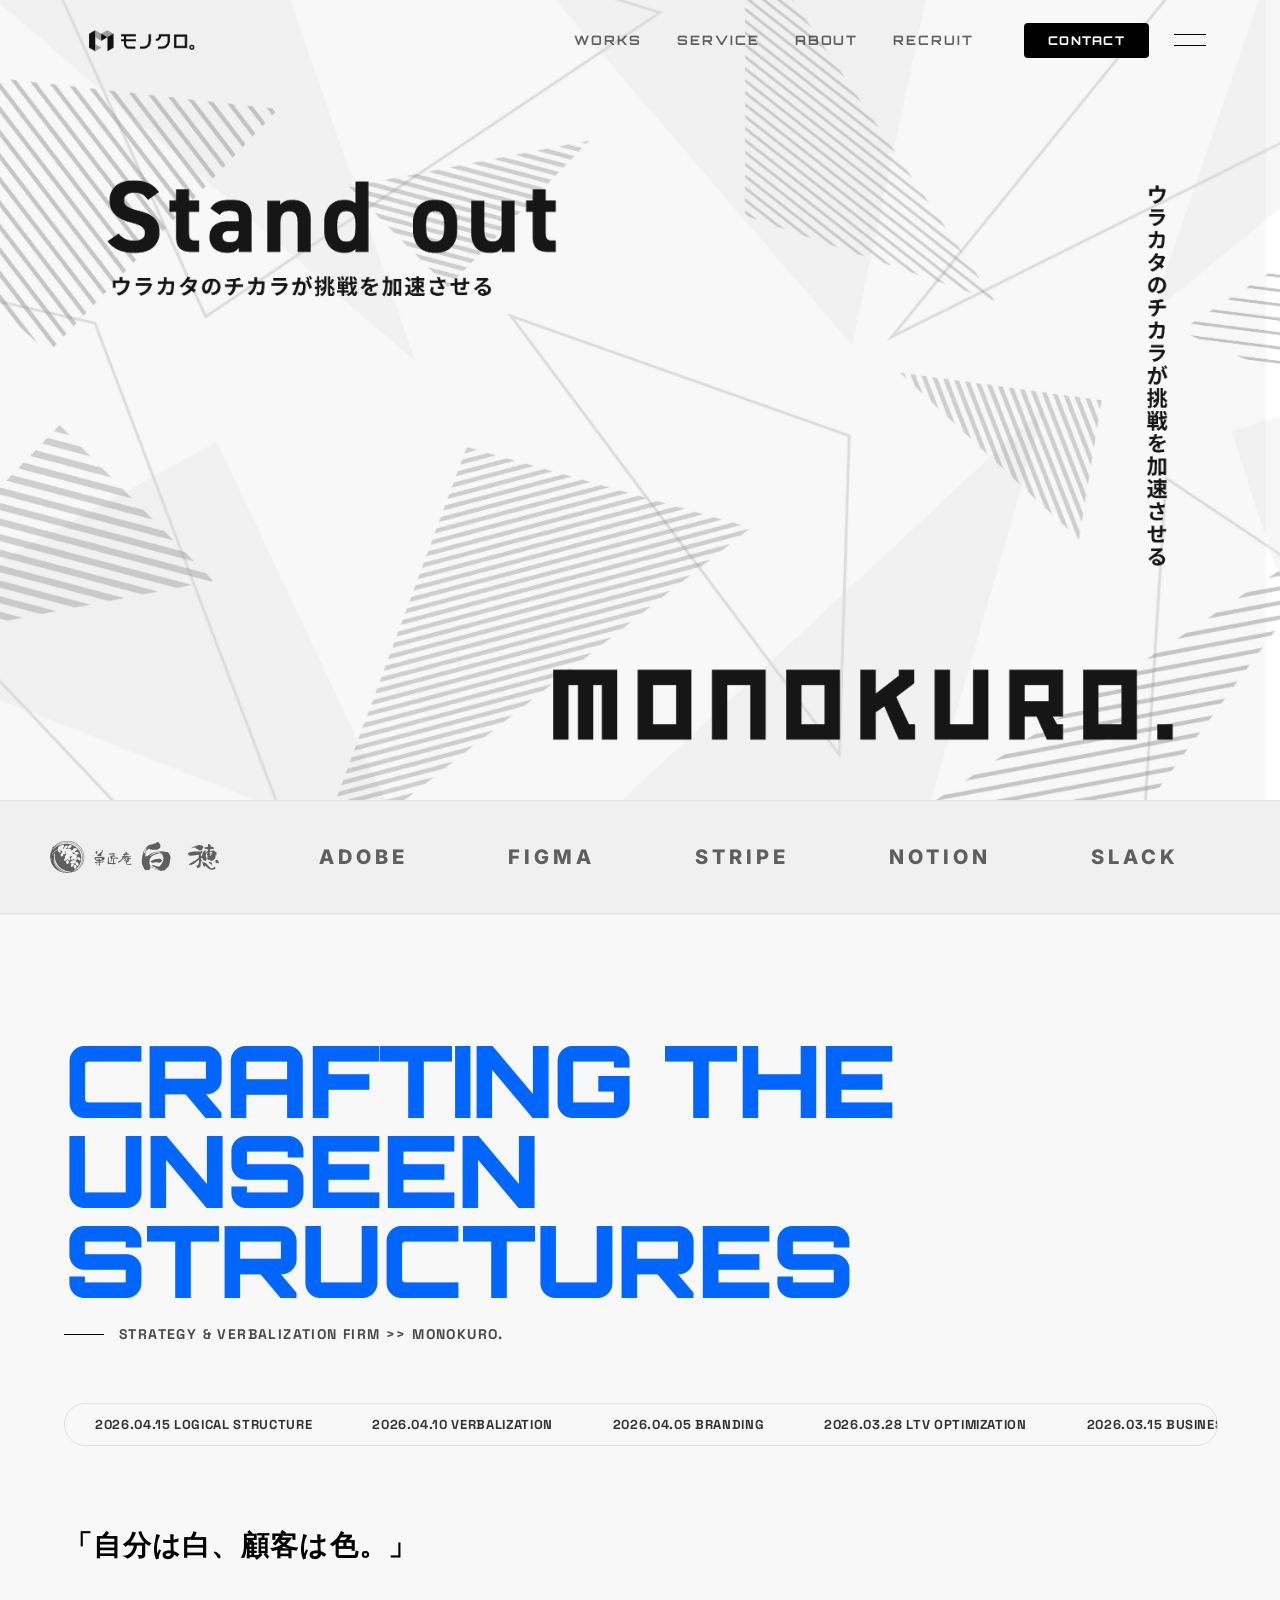
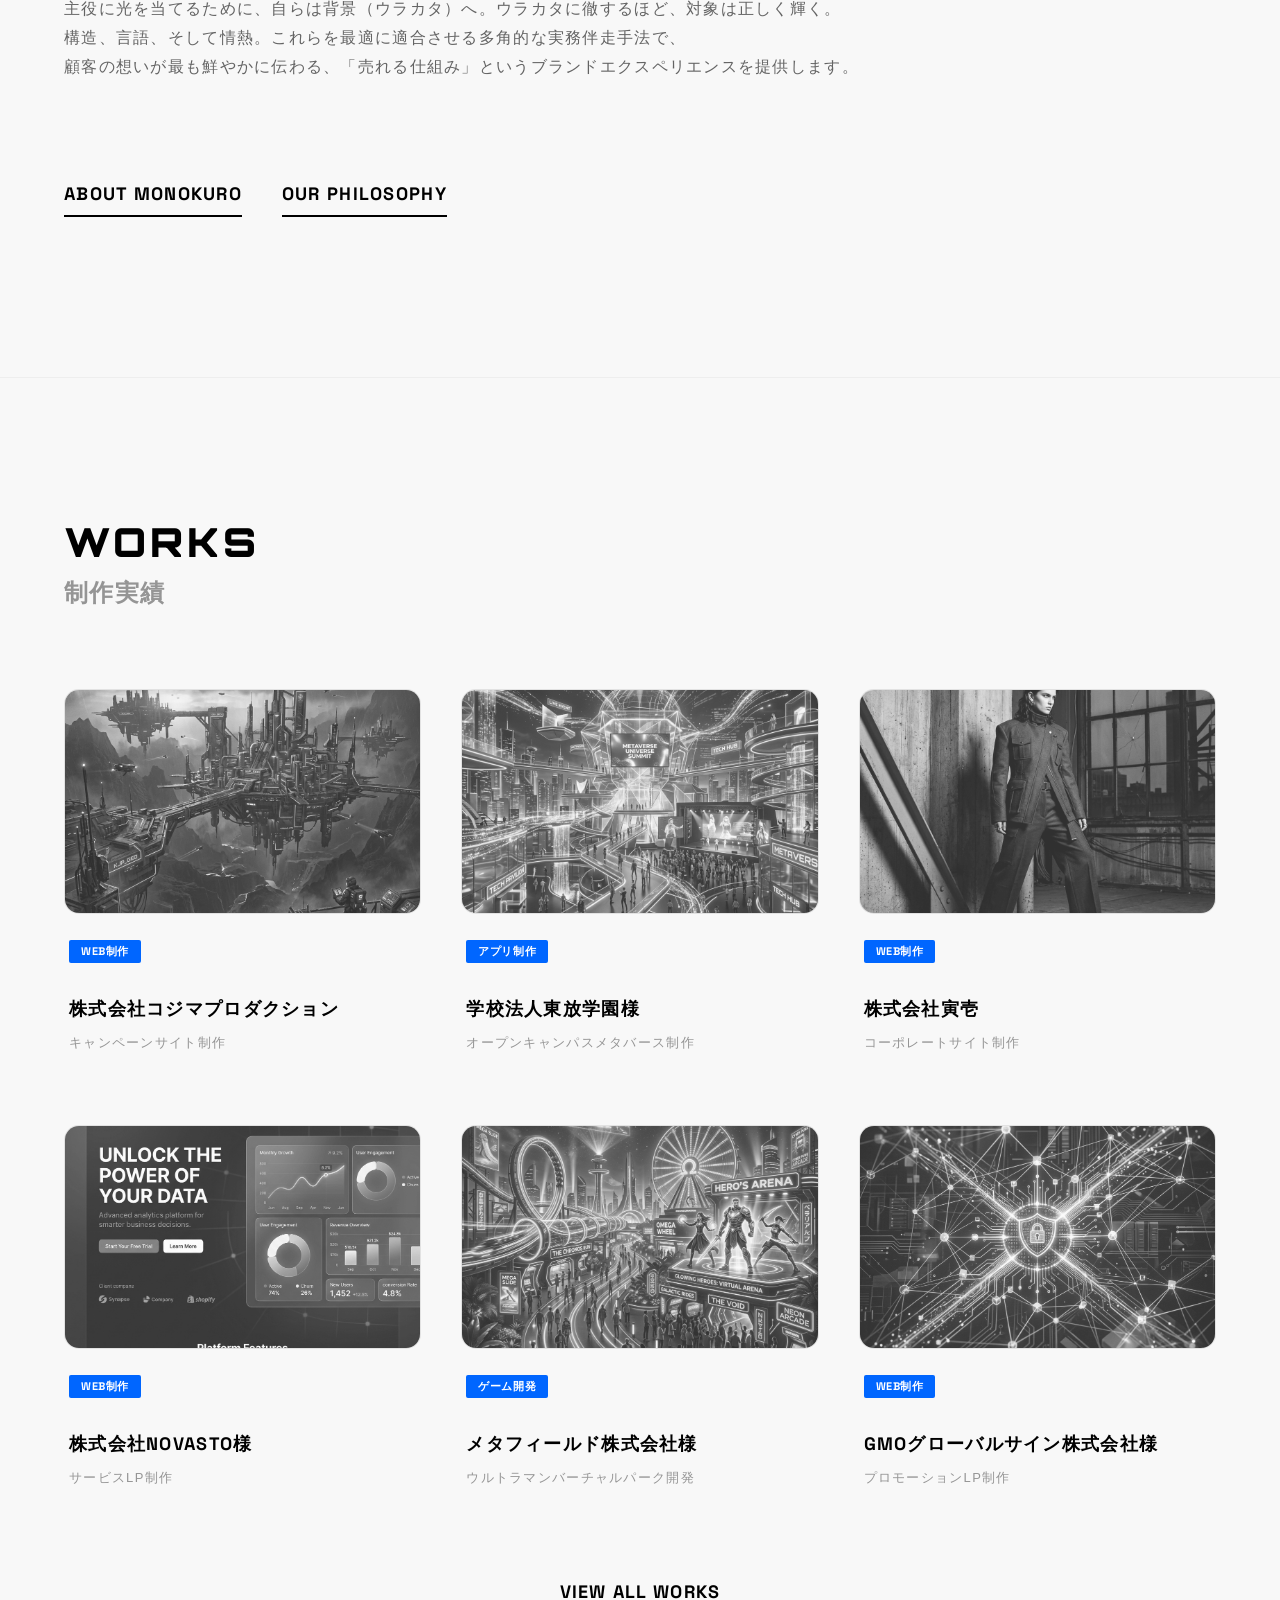
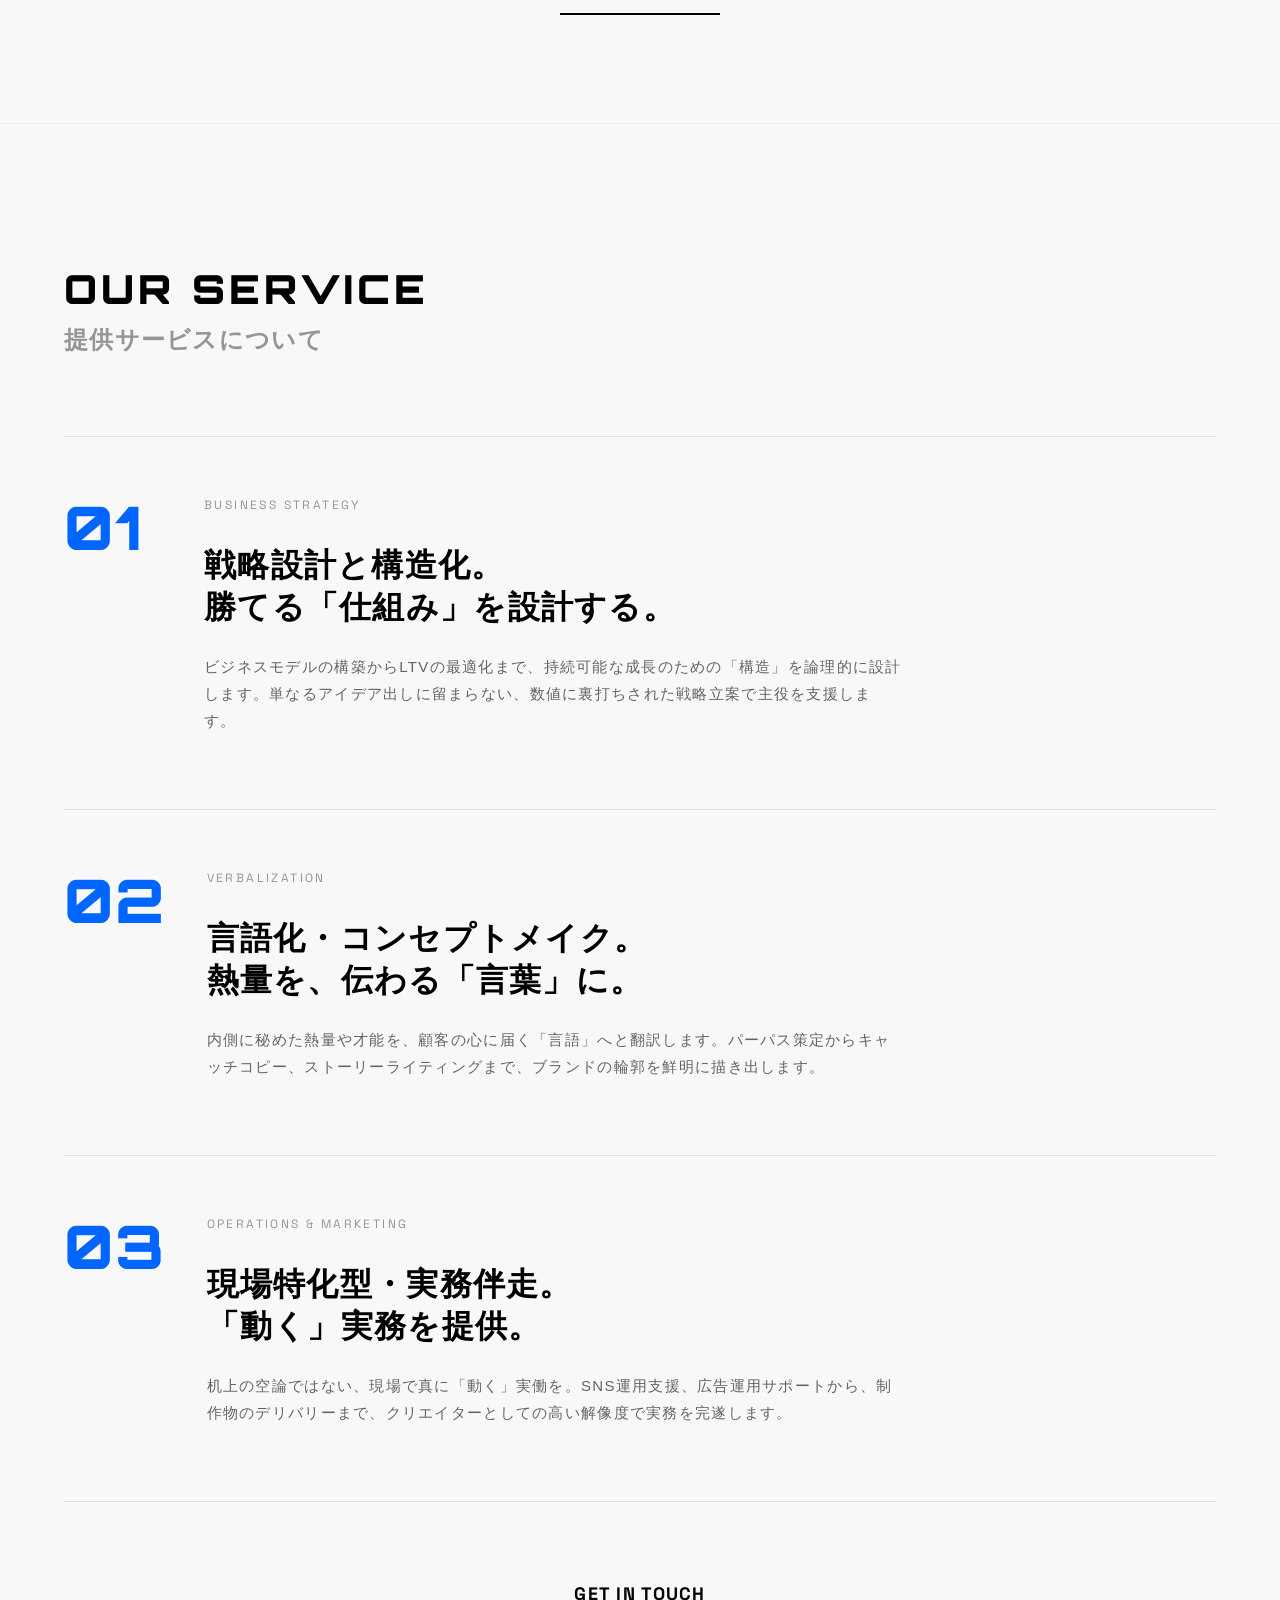
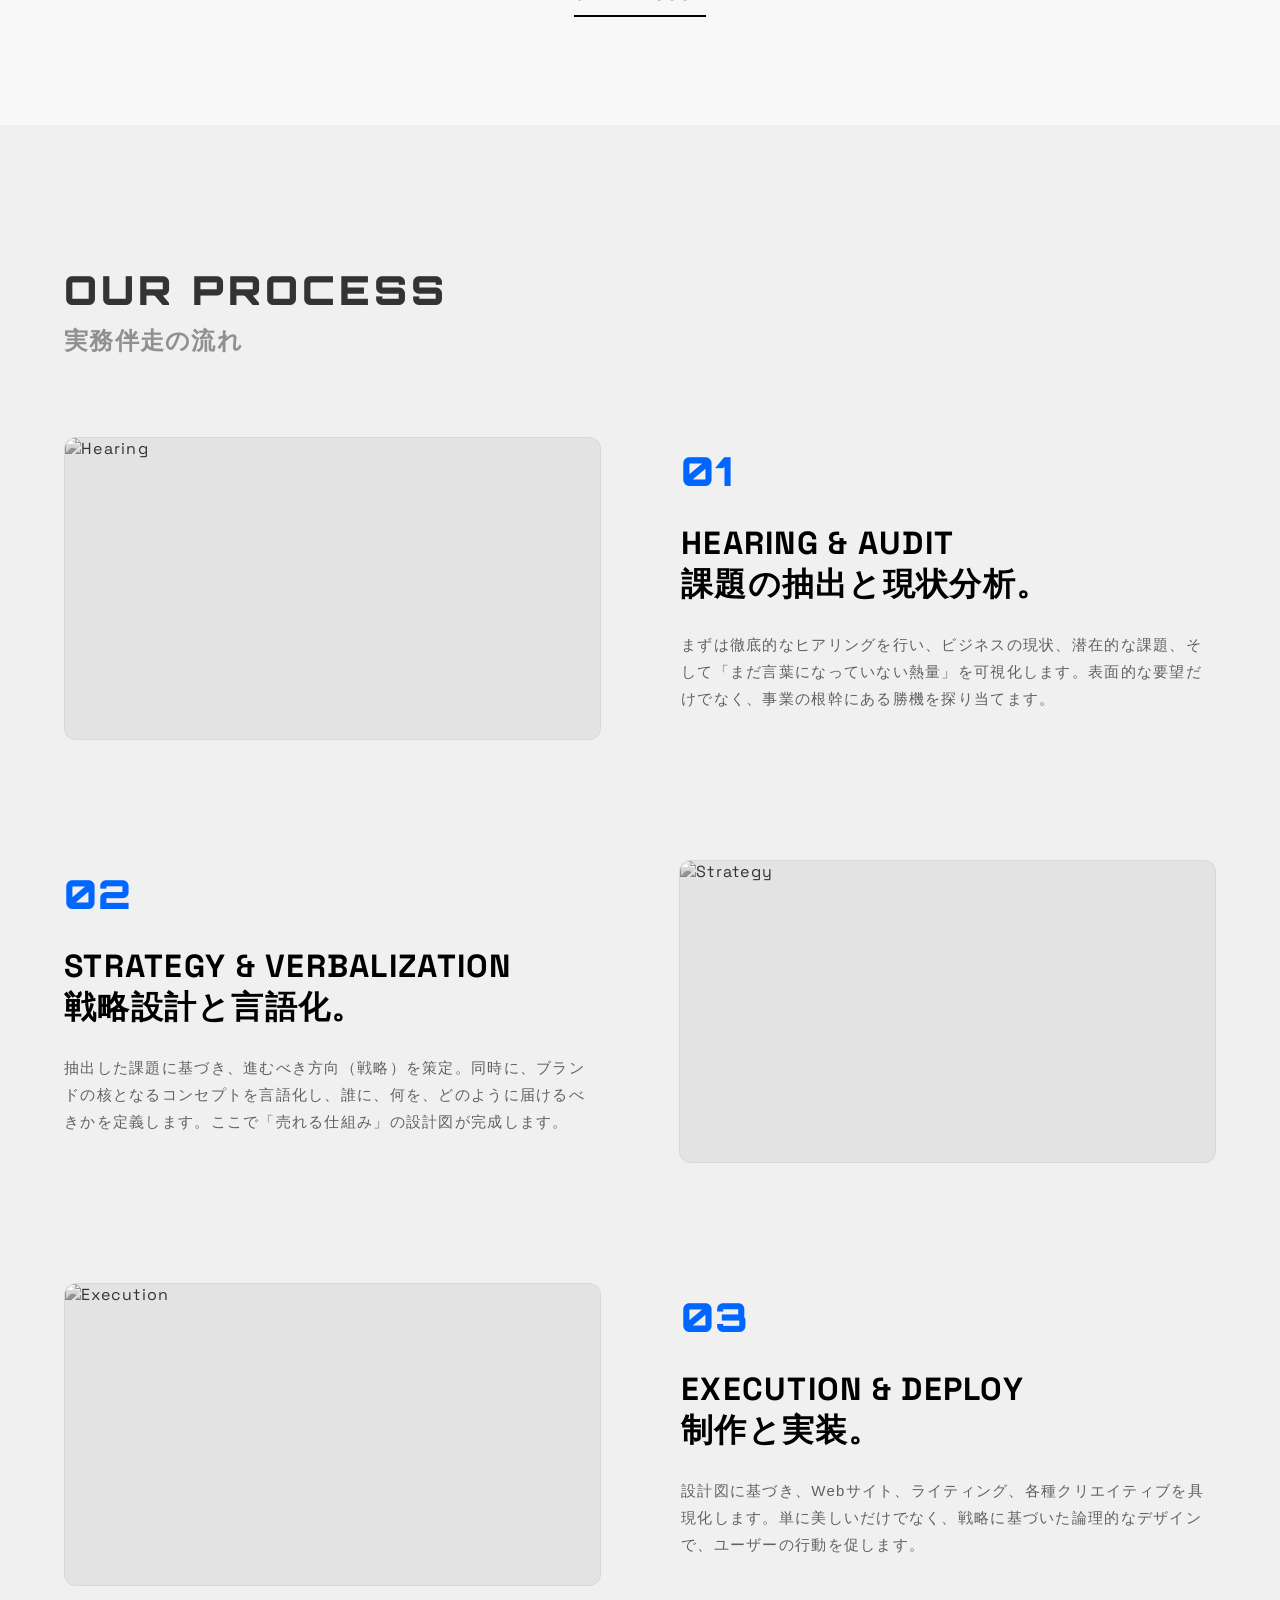
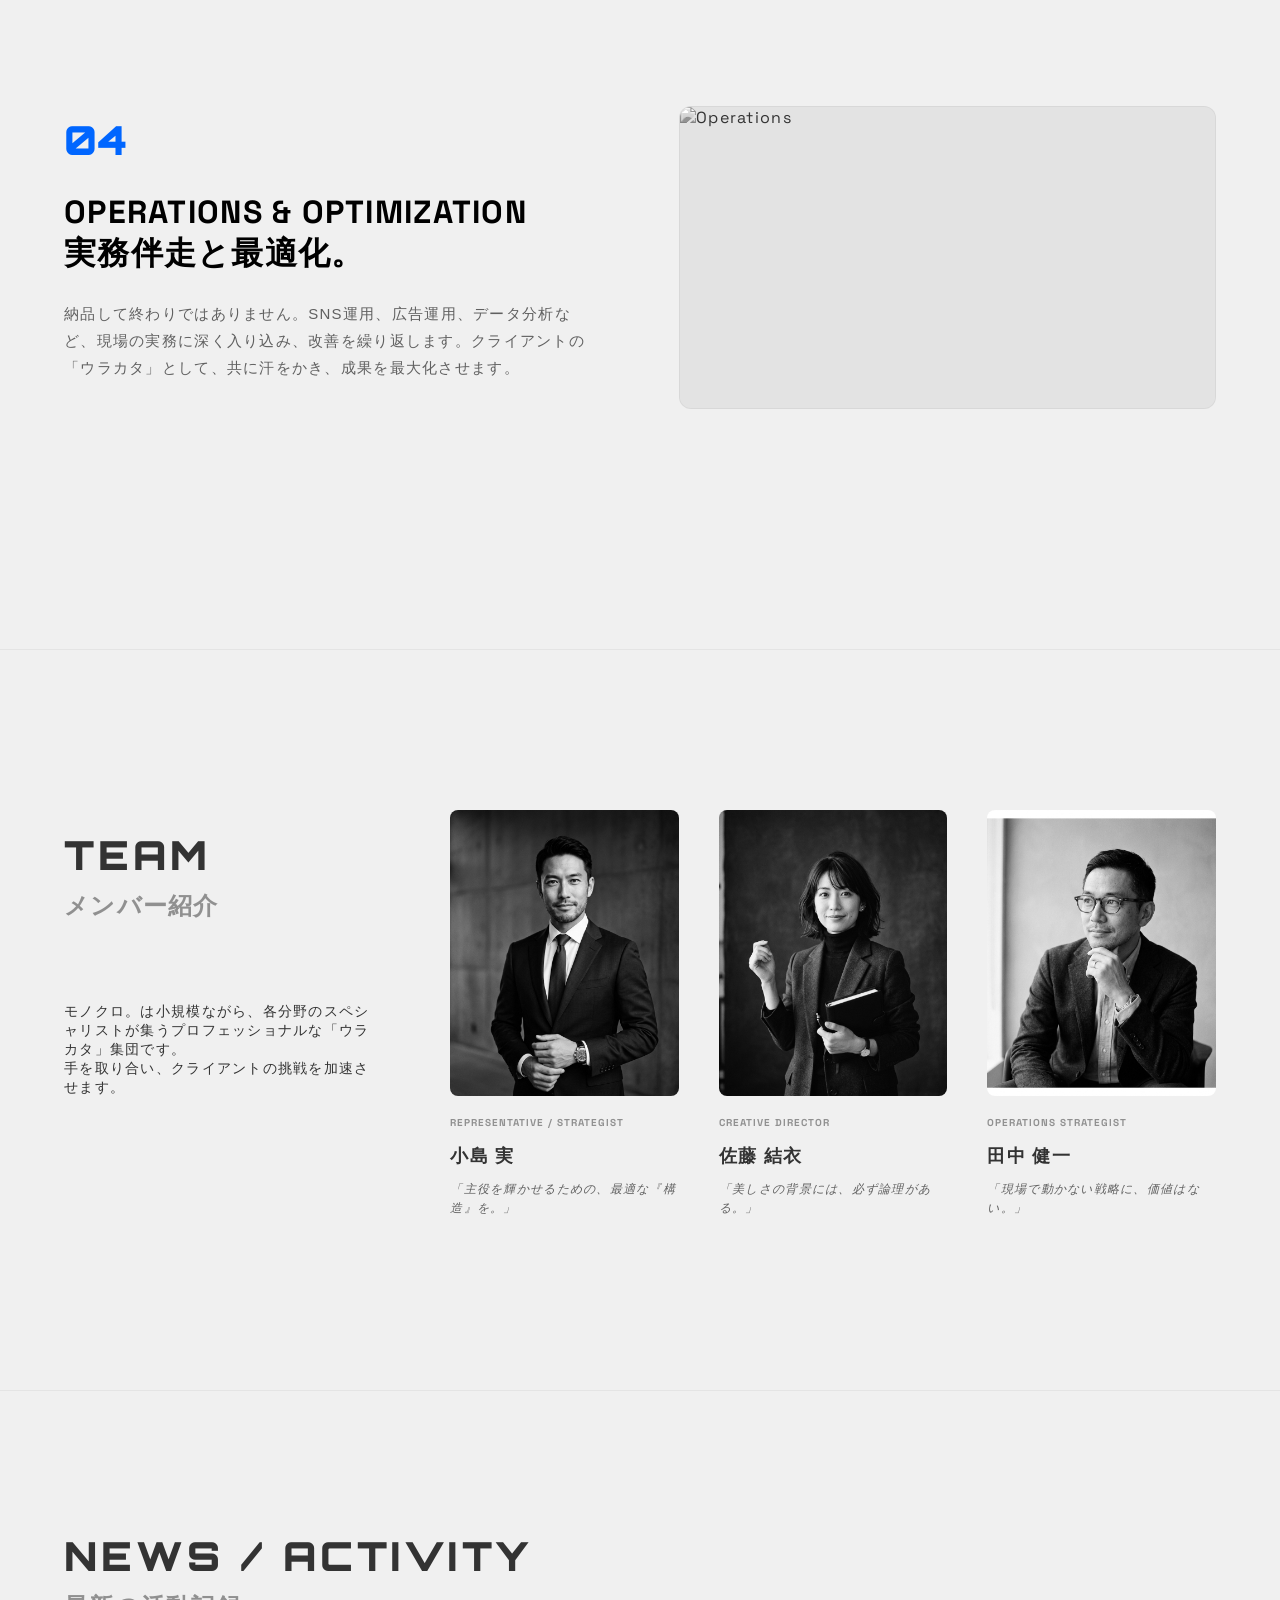
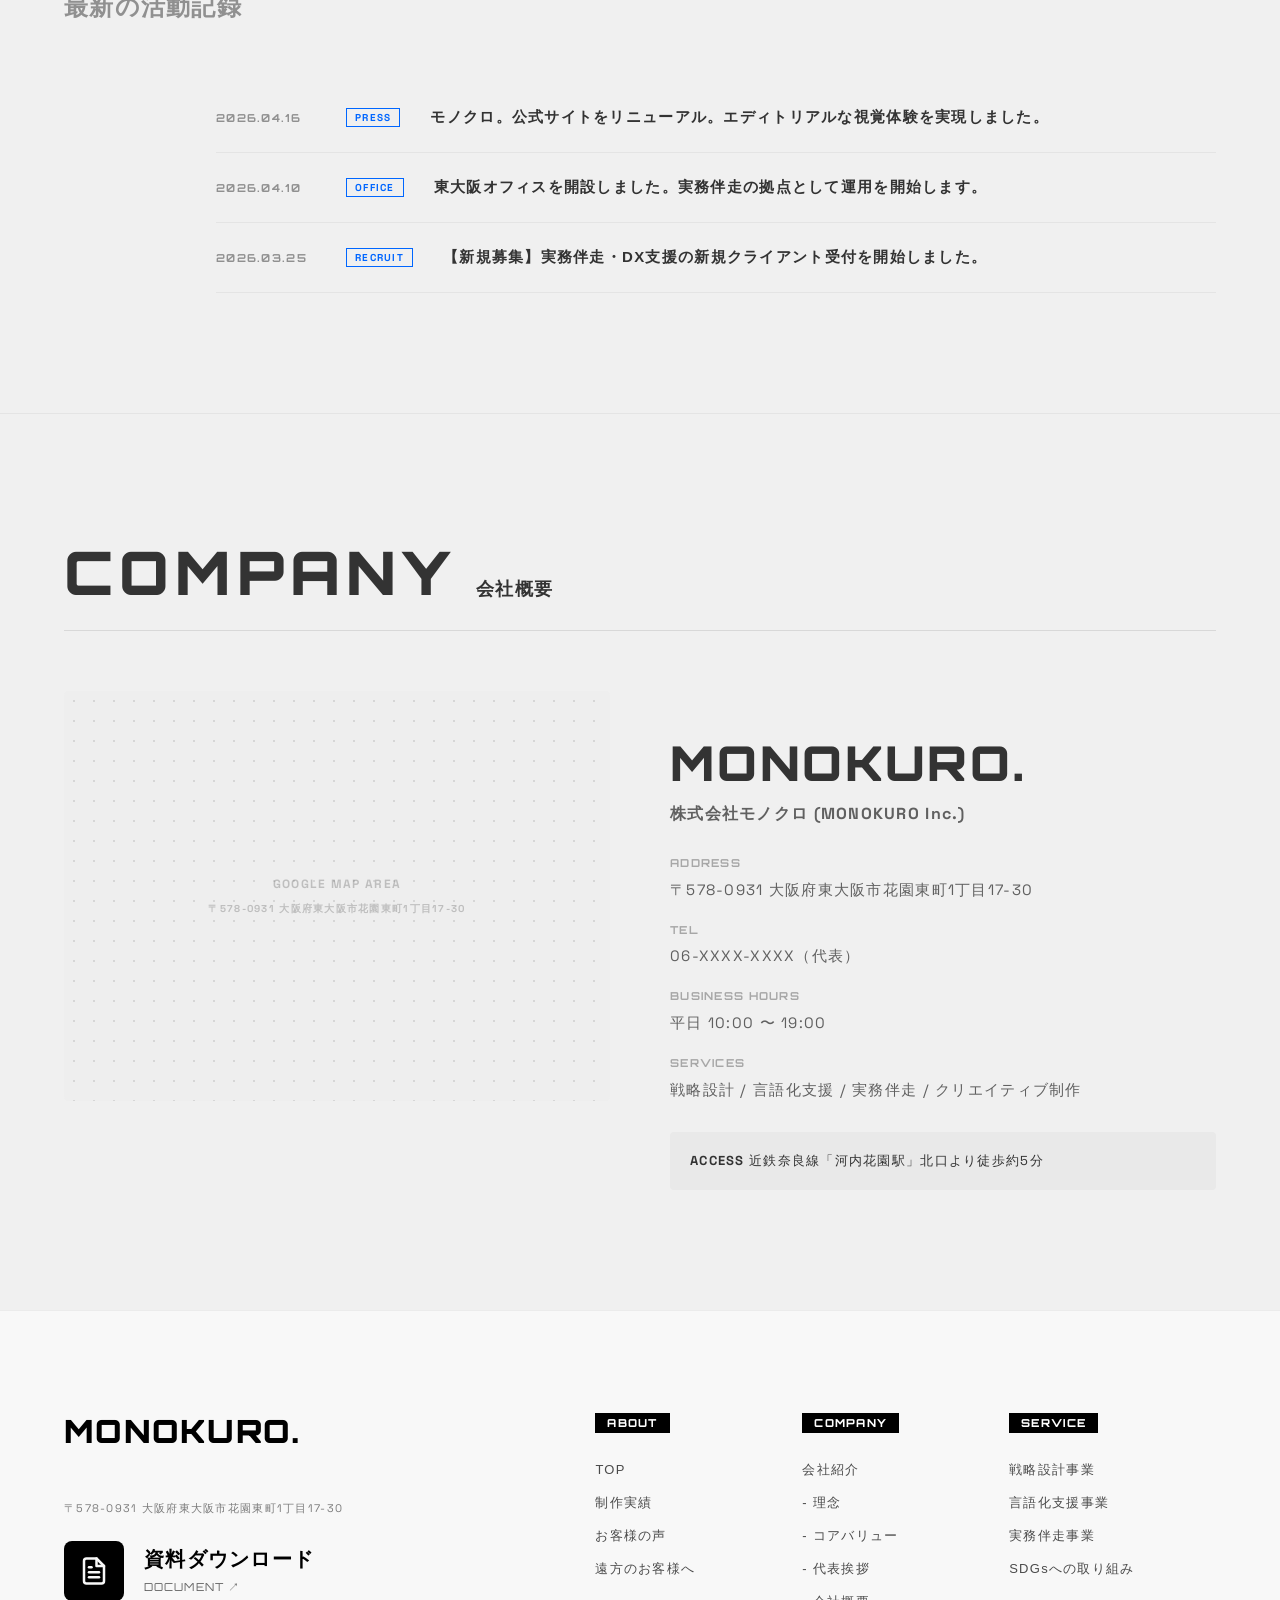
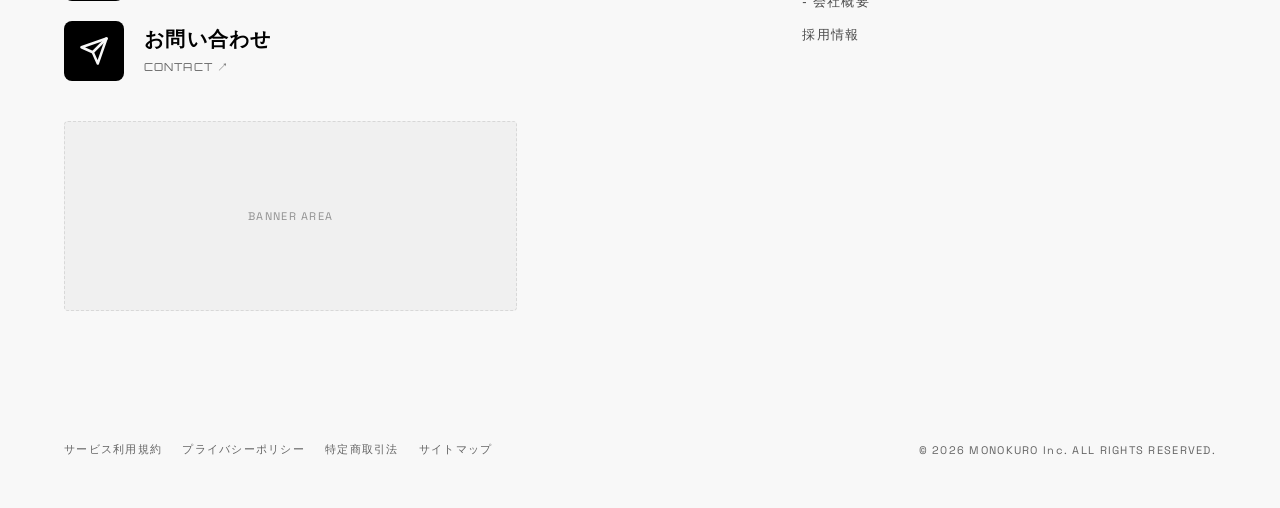
==== commit d35d96d1: "feat: Uraモードの動画背景追加、デザインオーバーレイの適用、およびOmoteモードのビジュアル更新" ====
--- a/index.html
+++ b/index.html
@@ -19,6 +19,10 @@
             user-select: none;
             cursor: none; /* Custom cursor */
             letter-spacing: 0.08em; /* Tracking 80 */
+            transition: background-color 0.4s ease, color 0.4s ease;
+        }
+        body.mode-ura {
+            color: #eee;
         }
 
         /* Container keeping 1440:900 ratio */
@@ -136,14 +140,55 @@
             100% { transform: translateX(calc(-50% - 50px)); }
         }
 
-        /* Dark mode overrides */
-        .mode-ura .logo-carousel {
-            border-top-color: rgba(255,255,255,0.1);
-            border-bottom-color: rgba(255,255,255,0.1);
-        }
         .mode-ura .logo-item {
             color: #fff;
             opacity: 0.4;
+        }
+
+        /* Ura Video Background Support */
+        .ura-video-bg {
+            position: absolute;
+            inset: 0;
+            width: 100%;
+            height: 100%;
+            object-fit: cover;
+            opacity: 0;
+            z-index: 1;
+            transition: opacity 1s cubic-bezier(0.23, 1, 0.32, 1);
+            pointer-events: none;
+        }
+        .mode-ura .ura-video-bg {
+            opacity: 1;
+        }
+        .mode-ura .glitch-layer {
+            opacity: 0;
+        }
+        .glitch-layer {
+            transition: opacity 1s cubic-bezier(0.23, 1, 0.32, 1);
+            z-index: 2;
+        }
+
+        /* Ura Visual Overlay Image */
+        .ura-visual-overlay {
+            position: absolute;
+            inset: 0;
+            z-index: 10;
+            opacity: 0;
+            pointer-events: none;
+            transition: opacity 1s 0.3s cubic-bezier(0.23, 1, 0.32, 1);
+        }
+        .mode-ura .ura-visual-overlay {
+            opacity: 1;
+        }
+        .ura-overlay-img {
+            width: 100%;
+            height: 100%;
+            object-fit: cover;
+            display: block;
+        }
+
+        @media (max-width: 768px) {
+            /* Keep full image or adjust as needed */
         }
 
         /* Responsive adjustments */
@@ -299,12 +344,11 @@
             display: block;
             margin-bottom: 10px;
         }
-        .works-ttl-jp {
-            font-size: 14px;
-            letter-spacing: 0.2em;
-            color: rgba(255,255,255,0.5);
+            color: rgba(255,255,255,0.8);
             font-family: "Noto Sans JP", sans-serif;
         }
+        .mode-omote .works-ttl-jp { color: rgba(0,0,0,0.4); }
+        .mode-ura .works-ttl-jp { color: rgba(255,255,255,0.5); }
         .works-grid {
             display: grid;
             grid-template-columns: repeat(3, 1fr);
@@ -745,6 +789,255 @@
             transition: all 0.4s cubic-bezier(0.23, 1, 0.32, 1);
         }
         .mode-ura .hamburger span { background: #fff; }
+
+        /* Zig-zag / Alternating Section Utility */
+        .sec-zigzag {
+            padding: 120px 5%;
+        }
+        .zigzag-row {
+            display: flex;
+            align-items: center;
+            gap: 80px;
+            margin-bottom: 120px;
+        }
+        .zigzag-row:nth-child(even) {
+            flex-direction: row-reverse;
+        }
+        .zigzag-content {
+            flex: 1;
+        }
+        .zigzag-img {
+            flex: 1;
+            aspect-ratio: 16 / 9;
+            background: rgba(0,0,0,0.05);
+            border-radius: 12px;
+            overflow: hidden;
+            border: 1px solid rgba(0,0,0,0.05);
+        }
+        .mode-ura .zigzag-img { background: rgba(255,255,255,0.05); border-color: rgba(255,255,255,0.05); }
+
+        /* News Section styles */
+        .sec-news {
+            padding: 120px 5%;
+            border-top: 1px solid rgba(0,0,0,0.05);
+        }
+        .mode-ura .sec-news { border-top-color: rgba(255,255,255,0.05); }
+        .news-list {
+            list-style: none;
+            padding: 0;
+            margin: 0;
+            max-width: 1000px;
+            margin-left: auto;
+        }
+        .news-item {
+            border-bottom: 1px solid rgba(0,0,0,0.05);
+            padding: 25px 0;
+        }
+        .mode-ura .news-item { border-bottom-color: rgba(255,255,255,0.05); }
+        .news-link {
+            text-decoration: none;
+            color: inherit;
+            display: flex;
+            align-items: center;
+            gap: 30px;
+            transition: all 0.3s ease;
+        }
+        .news-link:hover { opacity: 0.6; padding-left: 10px; }
+        .news-date {
+            font-family: 'Orbitron', sans-serif;
+            font-size: 11px;
+            font-weight: 700;
+            color: rgba(0,0,0,0.4);
+            min-width: 100px;
+        }
+        .mode-ura .news-date { color: rgba(255,255,255,0.4); }
+        .news-tag {
+            font-size: 10px;
+            font-weight: 900;
+            padding: 2px 8px;
+            border: 1px solid #0066ff;
+            color: #0066ff;
+            text-transform: uppercase;
+        }
+        .mode-ura .news-tag { border-color: #ff007f; color: #ff007f; }
+        .news-title {
+            font-size: 15px;
+            font-weight: 700;
+            font-family: "Noto Sans JP", sans-serif;
+        }
+
+        /* Member (Crackin TEAM style) */
+        .sec-team {
+            padding: 160px 5%;
+            display: grid;
+            grid-template-columns: 1fr 2.5fr;
+            gap: 80px;
+            border-top: 1px solid rgba(0,0,0,0.05);
+        }
+        .mode-ura .sec-team { border-top-color: rgba(255,255,255,0.05); }
+        .team-grid {
+            display: grid;
+            grid-template-columns: repeat(3, 1fr);
+            gap: 40px;
+        }
+        .team-card {
+            text-decoration: none;
+            color: inherit;
+        }
+        .team-photo {
+            aspect-ratio: 1 / 1.25;
+            background: #eee;
+            margin-bottom: 20px;
+            overflow: hidden;
+            border-radius: 8px;
+            filter: grayscale(1);
+            transition: all 0.5s ease;
+        }
+        .team-card:hover .team-photo { filter: grayscale(0); transform: translateY(-5px); }
+        .team-photo img { width: 100%; height: 100%; object-fit: cover; }
+        .team-name {
+            font-size: 18px;
+            font-weight: 900;
+            margin-bottom: 5px;
+            display: block;
+        }
+        .team-role {
+            font-size: 10px;
+            font-weight: 700;
+            color: rgba(255,255,255,0.7);
+            text-transform: uppercase;
+            letter-spacing: 0.1em;
+            display: block;
+            margin-bottom: 15px;
+        }
+        .mode-omote .team-role { color: rgba(0,0,0,0.4); }
+        .mode-ura .team-role { color: rgba(255,255,255,0.6); }
+        .team-quote {
+            font-size: 12px;
+            line-height: 1.6;
+            color: rgba(0,0,0,0.6);
+            font-family: "Noto Sans JP", sans-serif;
+            font-style: italic;
+        }
+        .mode-ura .team-quote { color: rgba(255,255,255,0.6); }
+
+        /* Responsive Team */
+        @media (max-width: 1024px) {
+            .sec-team { grid-template-columns: 1fr; gap: 40px; }
+            .team-grid { grid-template-columns: repeat(2, 1fr); }
+        }
+        @media (max-width: 640px) {
+            .team-grid { grid-template-columns: 1fr; }
+            .zigzag-row { flex-direction: column !important; gap: 40px; }
+            .news-link { flex-direction: column; align-items: flex-start; gap: 10px; }
+        }
+
+        /* Company Section (New Layout) */
+        .sec-company {
+            padding: 120px 5%;
+            border-top: 1px solid rgba(0,0,0,0.05);
+        }
+        .mode-ura .sec-company { border-top-color: rgba(255,255,255,0.05); }
+        .company-header {
+            display: flex;
+            align-items: baseline;
+            gap: 20px;
+            margin-bottom: 60px;
+            border-bottom: 1px solid rgba(0,0,0,0.1);
+            padding-bottom: 20px;
+        }
+        .mode-ura .company-header { border-bottom-color: rgba(255,255,255,0.1); }
+        .company-ttl-en {
+            font-size: 60px;
+            font-family: 'Orbitron', sans-serif;
+            font-weight: 900;
+            letter-spacing: 0.1em;
+        }
+        .company-ttl-jp {
+            font-size: 18px;
+            font-weight: 700;
+        }
+        .company-content {
+            display: grid;
+            grid-template-columns: 1fr 1fr;
+            gap: 60px;
+            align-items: flex-start;
+        }
+        .company-map {
+            width: 100%;
+            aspect-ratio: 4 / 3;
+            background: #eee;
+            border-radius: 4px;
+            overflow: hidden;
+            position: relative;
+        }
+        .mode-ura .company-map { background: #1a1a1a; }
+        .map-placeholder {
+            width: 100%;
+            height: 100%;
+            display: flex;
+            align-items: center;
+            justify-content: center;
+            flex-direction: column;
+            color: rgba(0,0,0,0.2);
+            font-size: 12px;
+            font-weight: 700;
+            background-image: radial-gradient(rgba(0,0,0,0.1) 1px, transparent 1px);
+            background-size: 20px 20px;
+        }
+        .mode-ura .map-placeholder { color: rgba(255,255,255,0.1); background-image: radial-gradient(rgba(255,255,255,0.05) 1px, transparent 1px); }
+
+        .company-brand-name {
+            font-size: 48px;
+            font-family: 'Orbitron', sans-serif;
+            font-weight: 900;
+            letter-spacing: 0.05em;
+            margin-bottom: 10px;
+            line-height: 1;
+        }
+        .company-legal-name {
+            font-size: 16px;
+            color: rgba(255,255,255,0.8);
+            margin-bottom: 30px;
+            font-weight: 700;
+        }
+        .mode-omote .company-legal-name { color: rgba(0,0,0,0.6); }
+        .mode-ura .company-legal-name { color: rgba(255,255,255,0.8); }
+
+        .company-details-list {
+            list-style: none;
+            padding: 0;
+            margin: 0;
+        }
+        .company-details-item {
+            margin-bottom: 20px;
+            font-size: 15px;
+            color: rgba(0,0,0,0.6);
+            line-height: 1.6;
+        }
+        .mode-ura .company-details-item { color: rgba(255,255,255,0.6); }
+        .company-details-item strong {
+            display: block;
+            color: rgba(0,0,0,0.3);
+            font-size: 11px;
+            font-family: 'Orbitron', sans-serif;
+            margin-bottom: 5px;
+        }
+        .mode-ura .company-details-item strong { color: rgba(255,255,255,0.3); }
+
+        .access-box {
+            background: rgba(0,0,0,0.03);
+            padding: 20px;
+            border-radius: 4px;
+            margin-top: 30px;
+            font-size: 13px;
+        }
+        .mode-ura .access-box { background: rgba(255,255,255,0.03); }
+
+        @media (max-width: 1024px) {
+            .company-content { grid-template-columns: 1fr; }
+            .company-ttl-en { font-size: 40px; }
+        }
 
         /* Full Overlay for Global Menu */
         .global-overlay {
@@ -934,7 +1227,18 @@
 
     <div class="fv-container">
         <div class="click-area" onclick="handleTap()"></div>
-        <!-- Glitch Layers -->
+        
+        <!-- Video for Ura Mode -->
+        <video id="ura-video" class="ura-video-bg" loop muted playsinline>
+            <source src="assets/images/fv-ura.mp4" type="video/mp4">
+        </video>
+
+        <!-- Ura Mode Text Overlay -->
+        <div class="ura-visual-overlay">
+            <img src="assets/images/ura-overlay.png" alt="Stand out" class="ura-overlay-img">
+        </div>
+
+        <!-- Glitch Layers (Omote) -->
         <div class="glitch-layer">
             <div class="glitch-overlay"></div>
             <div class="glitch-overlay"></div>
@@ -973,7 +1277,7 @@
     <section class="sec-vision">
         <div class="inner">
             <h2 class="vision-title">CRAFTING THE<br>UNSEEN STRUCTURES</h2>
-            <p class="vision-sub">STRATEGY & VERBALIZATION FIRM >> MONOKURO INC.</p>
+            <p class="vision-sub">STRATEGY & VERBALIZATION FIRM >> MONOKURO.</p>
             
             <div class="capsule-ticker">
                 <div class="ticker-track">
@@ -1150,11 +1454,206 @@
         </div>
     </section>
 
+    <!-- Process Section (Zig-zag Flow) -->
+    <section id="process" class="sec-zigzag">
+        <div class="inner">
+            <header class="works-header" style="margin-bottom: 80px;">
+                <h2 class="works-ttl">
+                    <span class="works-ttl-en">OUR PROCESS</span>
+                    <span class="works-ttl-jp">実務伴走の流れ</span>
+                </h2>
+            </header>
+
+            <div class="zigzag-row">
+                <div class="zigzag-content">
+                    <span class="service-num" style="font-size: 40px;">01</span>
+                    <h3 class="service-catch">HEARING & AUDIT<br>課題の抽出と現状分析。</h3>
+                    <p class="service-text">
+                        まずは徹底的なヒアリングを行い、ビジネスの現状、潜在的な課題、そして「まだ言葉になっていない熱量」を可視化します。表面的な要望だけでなく、事業の根幹にある勝機を探り当てます。
+                    </p>
+                </div>
+                <div class="zigzag-img">
+                    <img src="https://images.unsplash.com/photo-1552664730-d307ca884978?auto=format&fit=crop&q=80&w=800" alt="Hearing" style="width:100%; height:100%; object-fit:cover; filter:grayscale(1);">
+                </div>
+            </div>
+
+            <div class="zigzag-row">
+                <div class="zigzag-content">
+                    <span class="service-num" style="font-size: 40px;">02</span>
+                    <h3 class="service-catch">STRATEGY & VERBALIZATION<br>戦略設計と言語化。</h3>
+                    <p class="service-text">
+                        抽出した課題に基づき、進むべき方向（戦略）を策定。同時に、ブランドの核となるコンセプトを言語化し、誰に、何を、どのように届けるべきかを定義します。ここで「売れる仕組み」の設計図が完成します。
+                    </p>
+                </div>
+                <div class="zigzag-img">
+                    <img src="https://images.unsplash.com/photo-1542626991-cbc4e32524cc?auto=format&fit=crop&q=80&w=800" alt="Strategy" style="width:100%; height:100%; object-fit:cover; filter:grayscale(1);">
+                </div>
+            </div>
+
+            <div class="zigzag-row">
+                <div class="zigzag-content">
+                    <span class="service-num" style="font-size: 40px;">03</span>
+                    <h3 class="service-catch">EXECUTION & DEPLOY<br>制作と実装。</h3>
+                    <p class="service-text">
+                        設計図に基づき、Webサイト、ライティング、各種クリエイティブを具現化します。単に美しいだけでなく、戦略に基づいた論理的なデザインで、ユーザーの行動を促します。
+                    </p>
+                </div>
+                <div class="zigzag-img">
+                    <img src="https://images.unsplash.com/photo-1460925895917-afdab827c52f?auto=format&fit=crop&q=80&w=800" alt="Execution" style="width:100%; height:100%; object-fit:cover; filter:grayscale(1);">
+                </div>
+            </div>
+
+            <div class="zigzag-row">
+                <div class="zigzag-content">
+                    <span class="service-num" style="font-size: 40px;">04</span>
+                    <h3 class="service-catch">OPERATIONS & OPTIMIZATION<br>実務伴走と最適化。</h3>
+                    <p class="service-text">
+                        納品して終わりではありません。SNS運用、広告運用、データ分析など、現場の実務に深く入り込み、改善を繰り返します。クライアントの「ウラカタ」として、共に汗をかき、成果を最大化させます。
+                    </p>
+                </div>
+                <div class="zigzag-img">
+                    <img src="https://images.unsplash.com/photo-1522071820081-009f0129c71c?auto=format&fit=crop&q=80&w=800" alt="Operations" style="width:100%; height:100%; object-fit:cover; filter:grayscale(1);">
+                </div>
+            </div>
+        </div>
+    </section>
+
+    <!-- Member Section (Crackin Style TEAM) -->
+    <section id="about" class="sec-team">
+        <div class="team-intro">
+            <header class="works-header">
+                <h2 class="works-ttl">
+                    <span class="works-ttl-en">TEAM</span>
+                    <span class="works-ttl-jp">メンバー紹介</span>
+                </h2>
+            </header>
+            <p class="vision-copy" style="font-size: 14px; margin-top: 30px;">
+                モノクロ。は小規模ながら、各分野のスペシャリストが集うプロフェッショナルな「ウラカタ」集団です。<br>手を取り合い、クライアントの挑戦を加速させます。
+            </p>
+        </div>
+        
+        <div class="team-grid">
+            <!-- Member 1 -->
+            <div class="team-card">
+                <div class="team-photo">
+                    <img src="assets/images/members/representative.png" alt="Minori Kojima">
+                </div>
+                <span class="team-role">Representative / Strategist</span>
+                <span class="team-name">小島 実</span>
+                <p class="team-quote">「主役を輝かせるための、最適な『構造』を。」</p>
+            </div>
+
+            <!-- Member 2 -->
+            <div class="team-card">
+                <div class="team-photo">
+                    <img src="assets/images/members/director.png" alt="Creative Director">
+                </div>
+                <span class="team-role">Creative Director</span>
+                <span class="team-name">佐藤 結衣</span>
+                <p class="team-quote">「美しさの背景には、必ず論理がある。」</p>
+            </div>
+
+            <!-- Member 3 -->
+            <div class="team-card">
+                <div class="team-photo">
+                    <img src="assets/images/members/strategist.png" alt="Operations Strategist">
+                </div>
+                <span class="team-role">Operations Strategist</span>
+                <span class="team-name">田中 健一</span>
+                <p class="team-quote">「現場で動かない戦略に、価値はない。」</p>
+            </div>
+        </div>
+    </section>
+
+    <!-- News Section (Activity List) -->
+    <section class="sec-news">
+        <div class="inner">
+            <header class="works-header" style="margin-bottom: 60px;">
+                <h2 class="works-ttl">
+                    <span class="works-ttl-en">NEWS / ACTIVITY</span>
+                    <span class="works-ttl-jp">最新の活動記録</span>
+                </h2>
+            </header>
+            
+            <ul class="news-list">
+                <li class="news-item">
+                    <a href="#" class="news-link">
+                        <span class="news-date">2026.04.16</span>
+                        <span class="news-tag">Press</span>
+                        <span class="news-title">モノクロ。公式サイトをリニューアル。エディトリアルな視覚体験を実現しました。</span>
+                    </a>
+                </li>
+                <li class="news-item">
+                    <a href="#" class="news-link">
+                        <span class="news-date">2026.04.10</span>
+                        <span class="news-tag">Office</span>
+                        <span class="news-title">東大阪オフィスを開設しました。実務伴走の拠点として運用を開始します。</span>
+                    </a>
+                </li>
+                <li class="news-item">
+                    <a href="#" class="news-link">
+                        <span class="news-date">2026.03.25</span>
+                        <span class="news-tag">Recruit</span>
+                        <span class="news-title">【新規募集】実務伴走・DX支援の新規クライアント受付を開始しました。</span>
+                    </a>
+                </li>
+            </ul>
+        </div>
+    </section>
+
+    <!-- Company Section (Image Reference Style) -->
+    <section id="company" class="sec-company">
+        <header class="company-header">
+            <span class="company-ttl-en">COMPANY</span>
+            <span class="company-ttl-jp">会社概要</span>
+        </header>
+
+        <div class="company-content">
+            <!-- Left: Map Area -->
+            <div class="company-map">
+                <div class="map-placeholder">
+                    <span>GOOGLE MAP AREA</span>
+                    <span style="font-size: 10px; margin-top: 10px;">〒578-0931 大阪府東大阪市花園東町1丁目17-30</span>
+                </div>
+            </div>
+
+            <!-- Right: Details Area -->
+            <div class="company-details">
+                <h3 class="company-brand-name">MONOKURO.</h3>
+                <p class="company-legal-name">株式会社モノクロ (MONOKURO Inc.)</p>
+                
+                <ul class="company-details-list">
+                    <li class="company-details-item">
+                        <strong>ADDRESS</strong>
+                        〒578-0931 大阪府東大阪市花園東町1丁目17-30
+                    </li>
+                    <li class="company-details-item">
+                        <strong>TEL</strong>
+                        06-XXXX-XXXX（代表）
+                    </li>
+                    <li class="company-details-item">
+                        <strong>BUSINESS HOURS</strong>
+                        平日 10:00 〜 19:00
+                    </li>
+                    <li class="company-details-item">
+                        <strong>SERVICES</strong>
+                        戦略設計 / 言語化支援 / 実務伴走 / クリエイティブ制作
+                    </li>
+                </ul>
+
+                <div class="access-box">
+                    <strong>ACCESS</strong>
+                    近鉄奈良線「河内花園駅」北口より徒歩約5分
+                </div>
+            </div>
+        </div>
+    </section>
+
     <footer>
         <div class="footer-container">
             <!-- Left CV & Logo -->
             <div class="footer-left">
-                <a href="#" class="footer-brand-logo">MONOKURO INC.</a>
+                <a href="#" class="footer-brand-logo">MONOKURO.</a>
                 <p style="font-size: 11px; color: rgba(0,0,0,0.5); margin: 5px 0 25px 0;">〒578-0931 大阪府東大阪市花園東町1丁目17-30</p>
                 
                 <div class="footer-cv-area">
@@ -1236,6 +1735,7 @@
         let taps = 0, timer, isUra = false;
         const container = document.querySelector('.glitch-layer');
         const flash = document.getElementById('flash');
+        const uraVideo = document.getElementById('ura-video');
         
         // Web Audio Context for generating 'jiji' sound
         const audioCtx = new (window.AudioContext || window.webkitAudioContext)();
@@ -1289,19 +1789,20 @@
 
             setTimeout(() => {
                 isUra = !isUra;
-                container.style.backgroundImage = isUra ? 'var(--img-ura)' : 'var(--img-omote)';
+                
+                // Video Control for Ura Mode
+                if (isUra) {
+                    uraVideo.play().catch(e => console.log("Video play failed:", e));
+                } else {
+                    uraVideo.pause();
+                    uraVideo.currentTime = 0;
+                }
+
+                container.style.backgroundImage = isUra ? 'none' : 'var(--img-omote)';
                 document.body.style.background = isUra ? '#000' : '#f8f8f8';
                 
-                // Update header background if scrolled
-                const header = document.querySelector('.site-header');
-                if(!isUra) {
-                    header.style.background = window.scrollY > 50 ? 'rgba(248, 248, 248, 0.85)' : 'transparent';
-                } else {
-                    header.style.background = window.scrollY > 50 ? 'rgba(0, 0, 0, 0.85)' : 'transparent';
-                }
-
-                // Toggle mode classes for logo colors
-                if(isUra) {
+                // Update body class for styling
+                if (isUra) {
                     document.body.classList.remove('mode-omote');
                     document.body.classList.add('mode-ura');
                 } else {
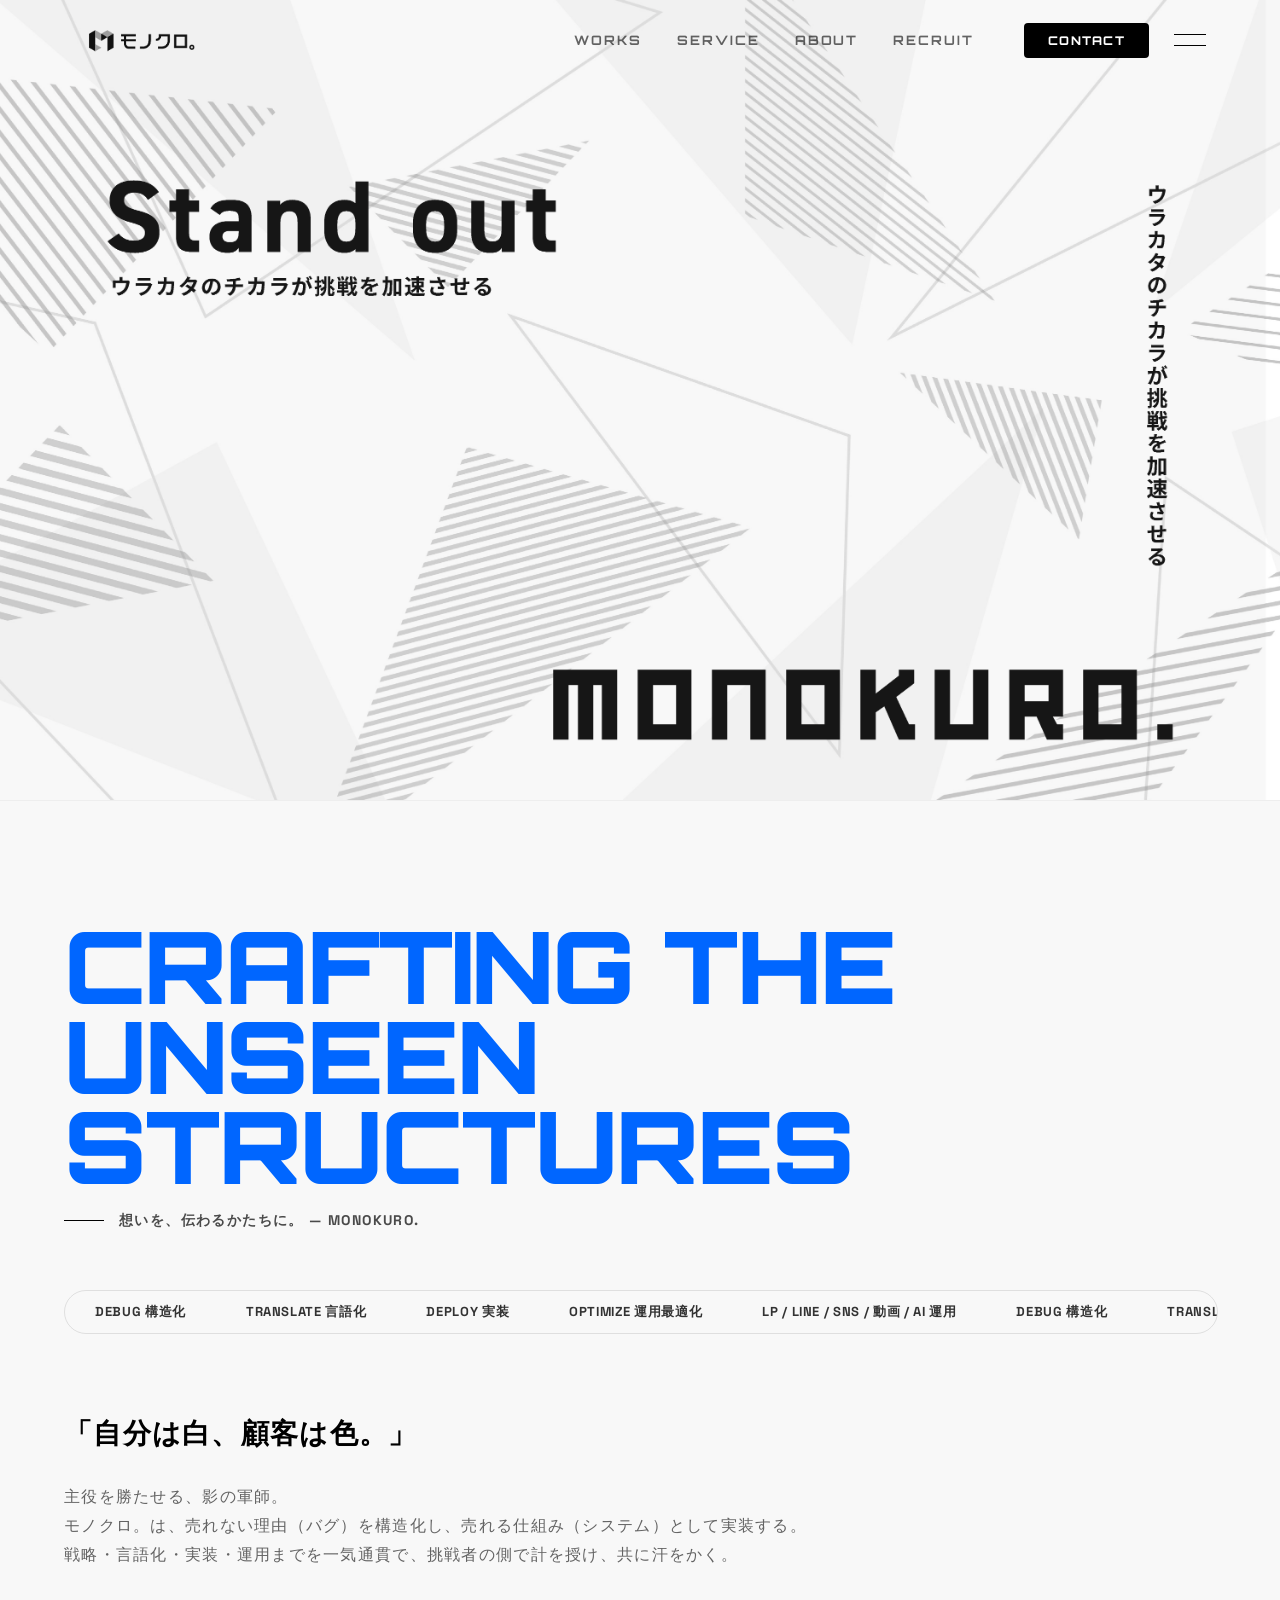
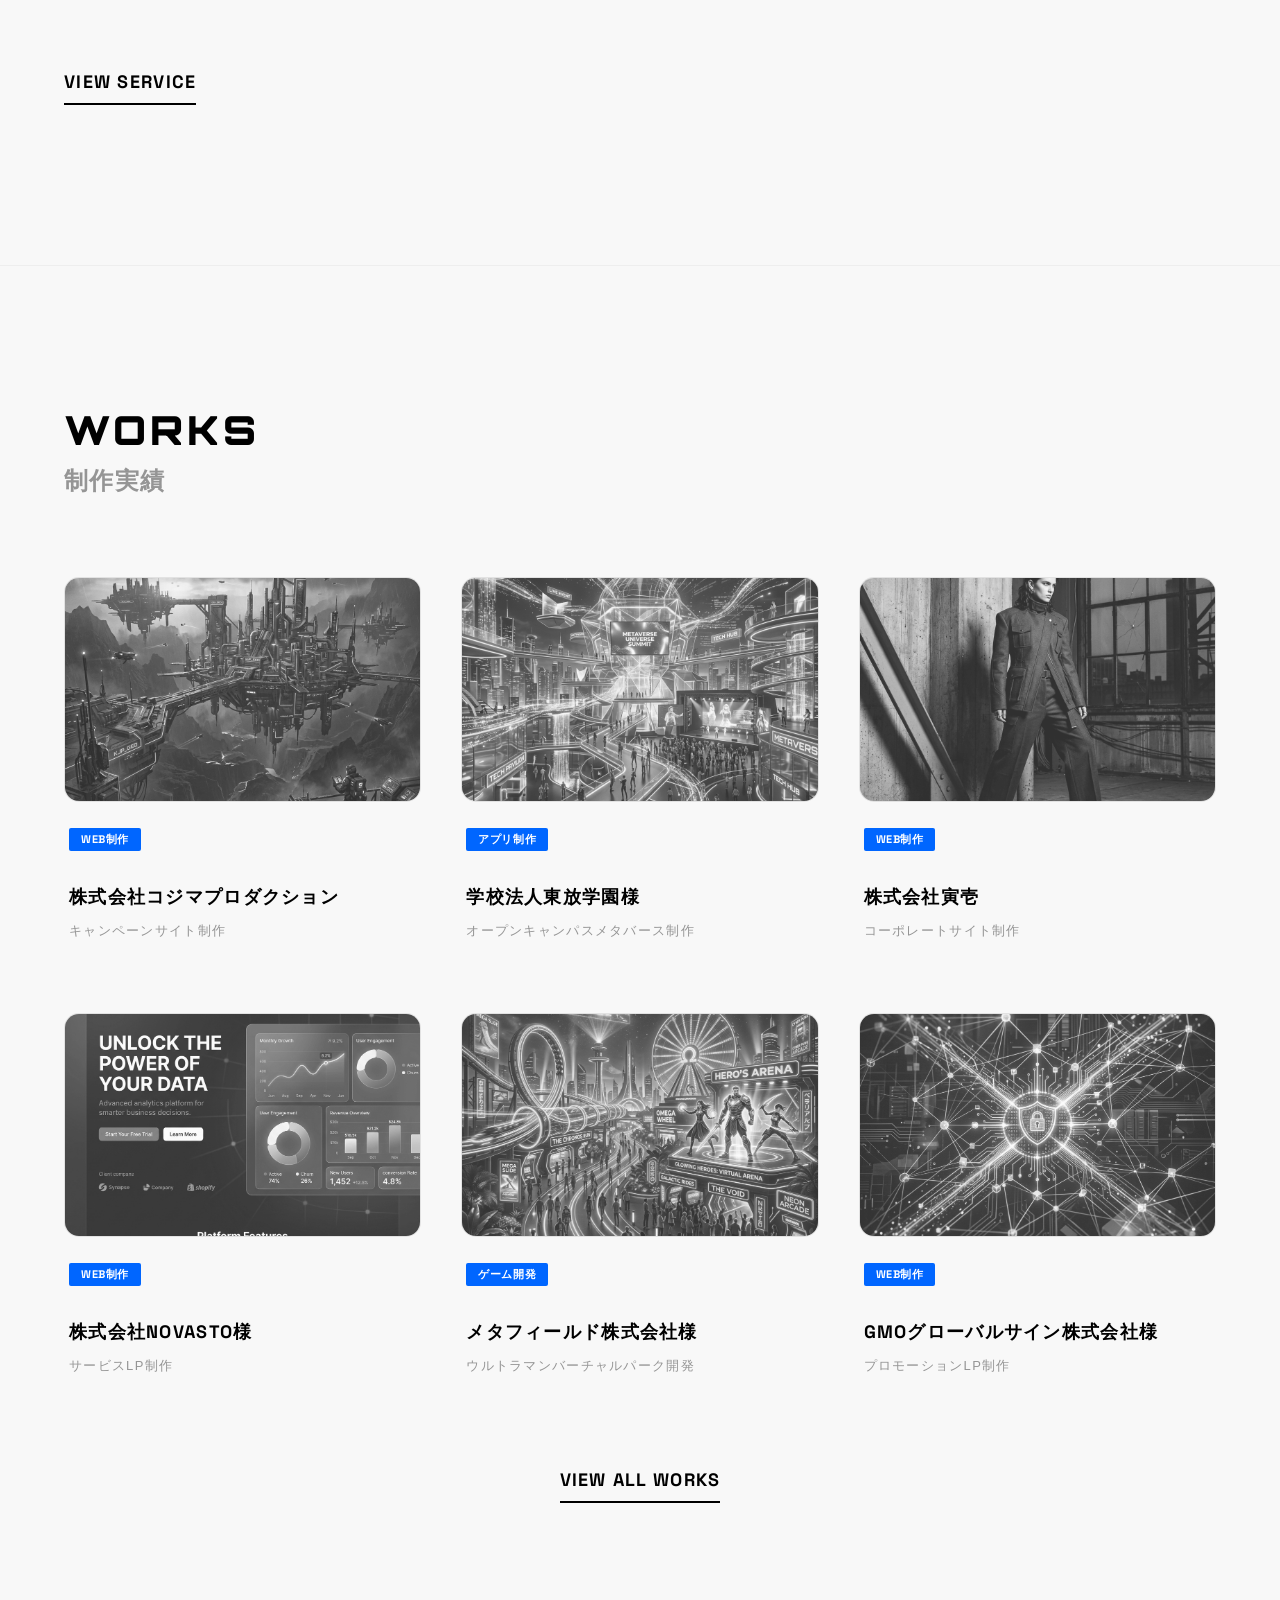
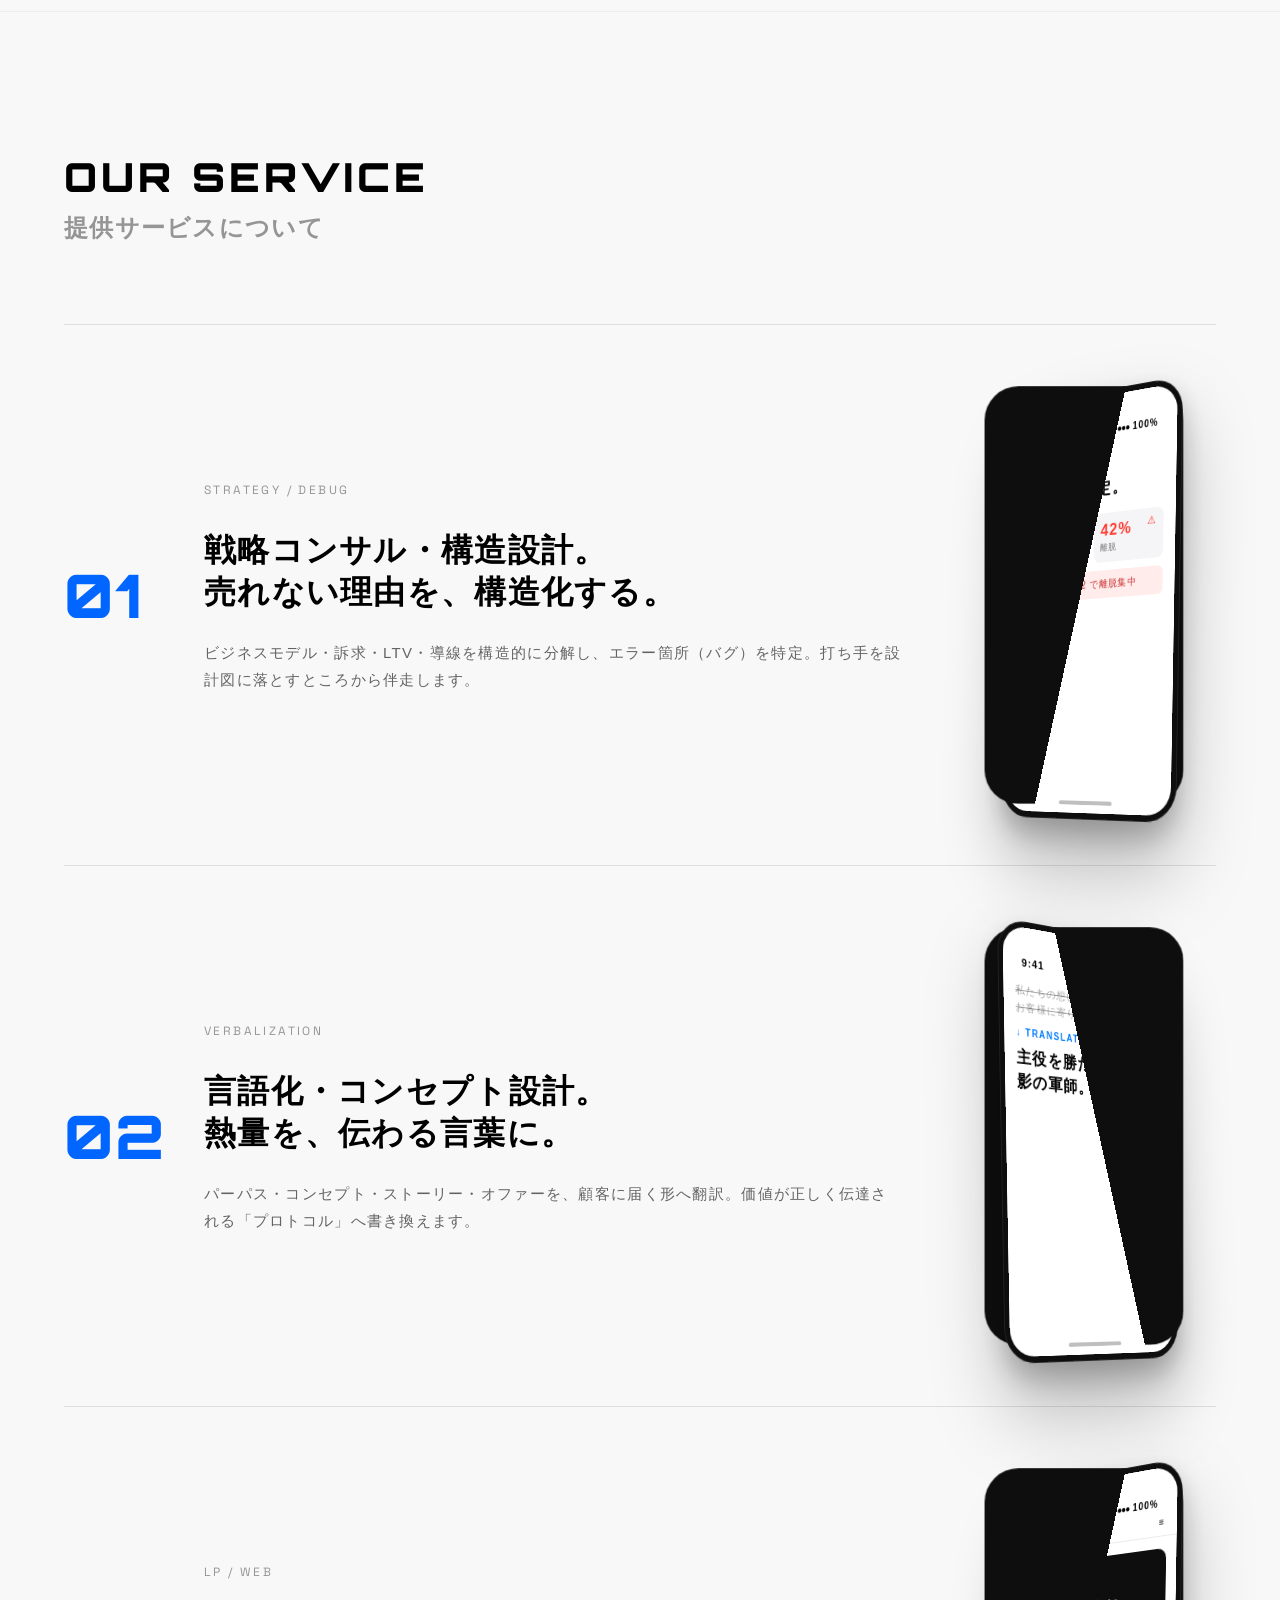
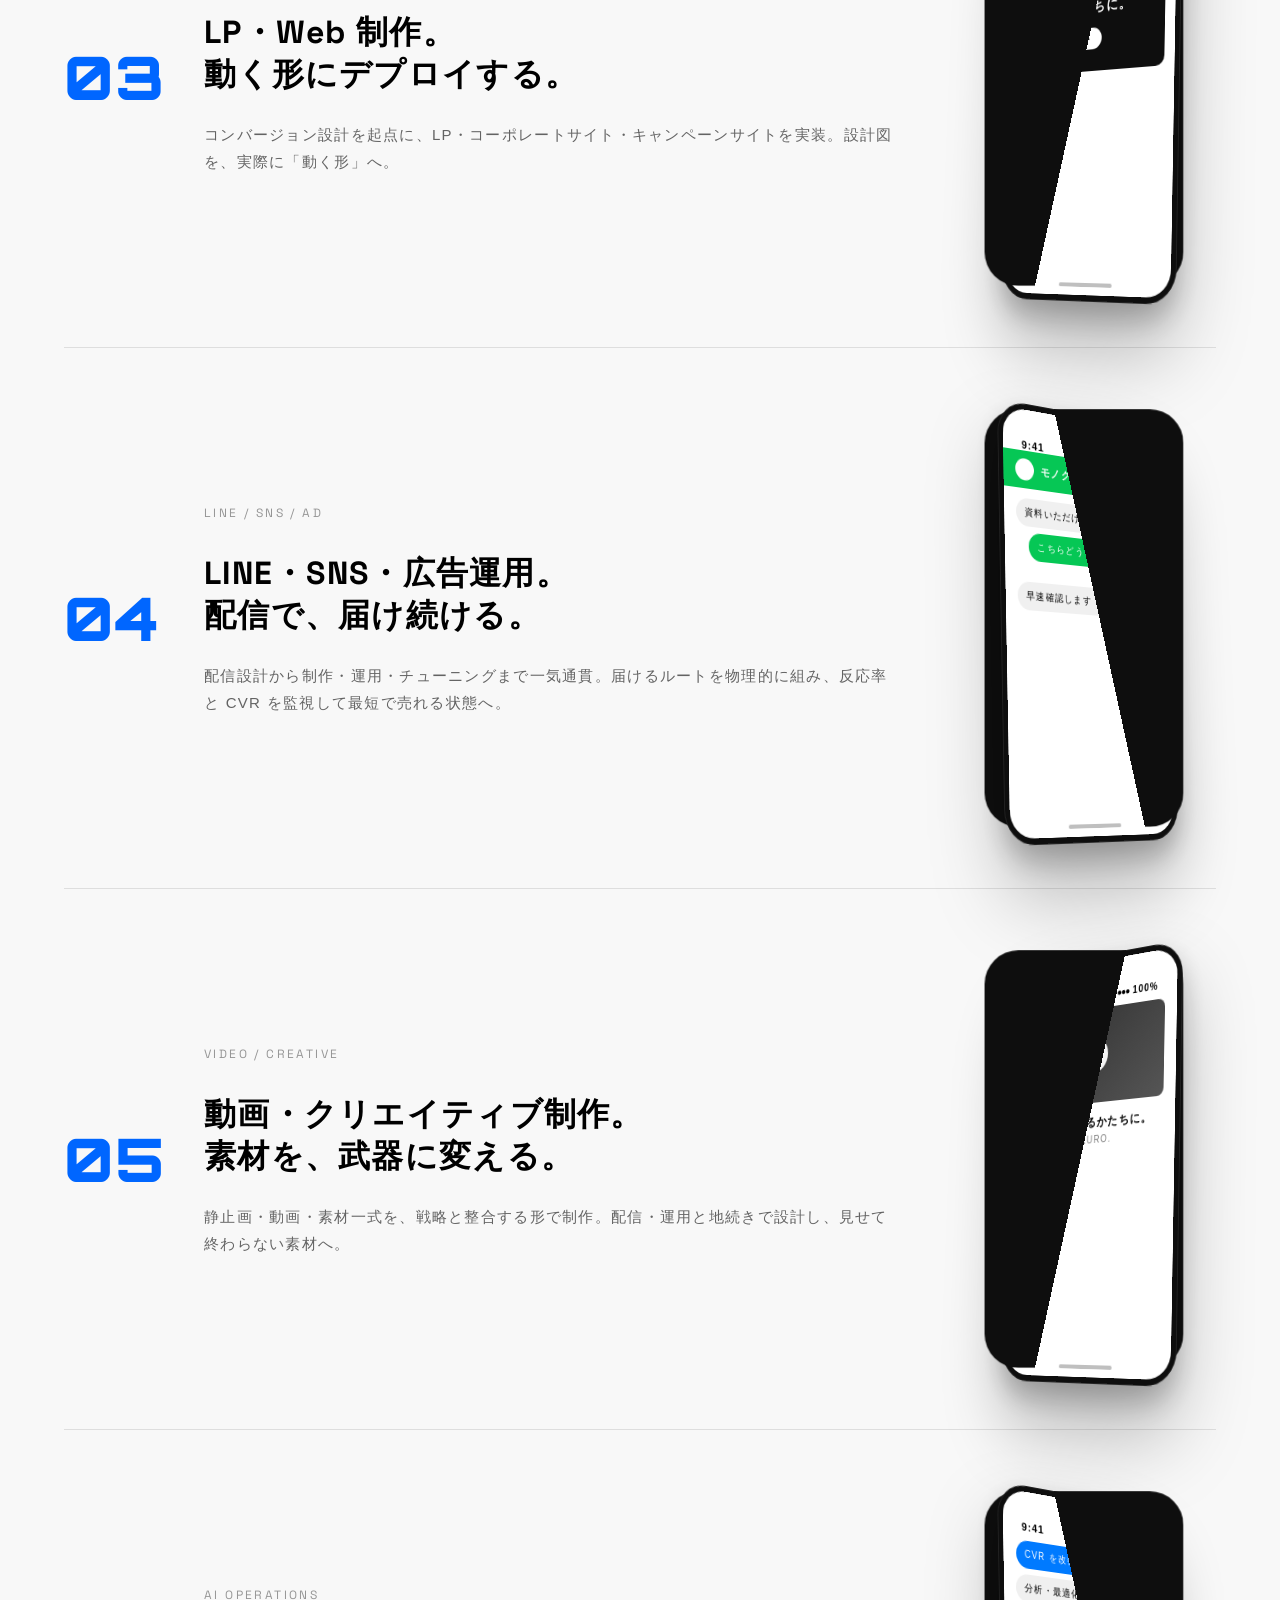
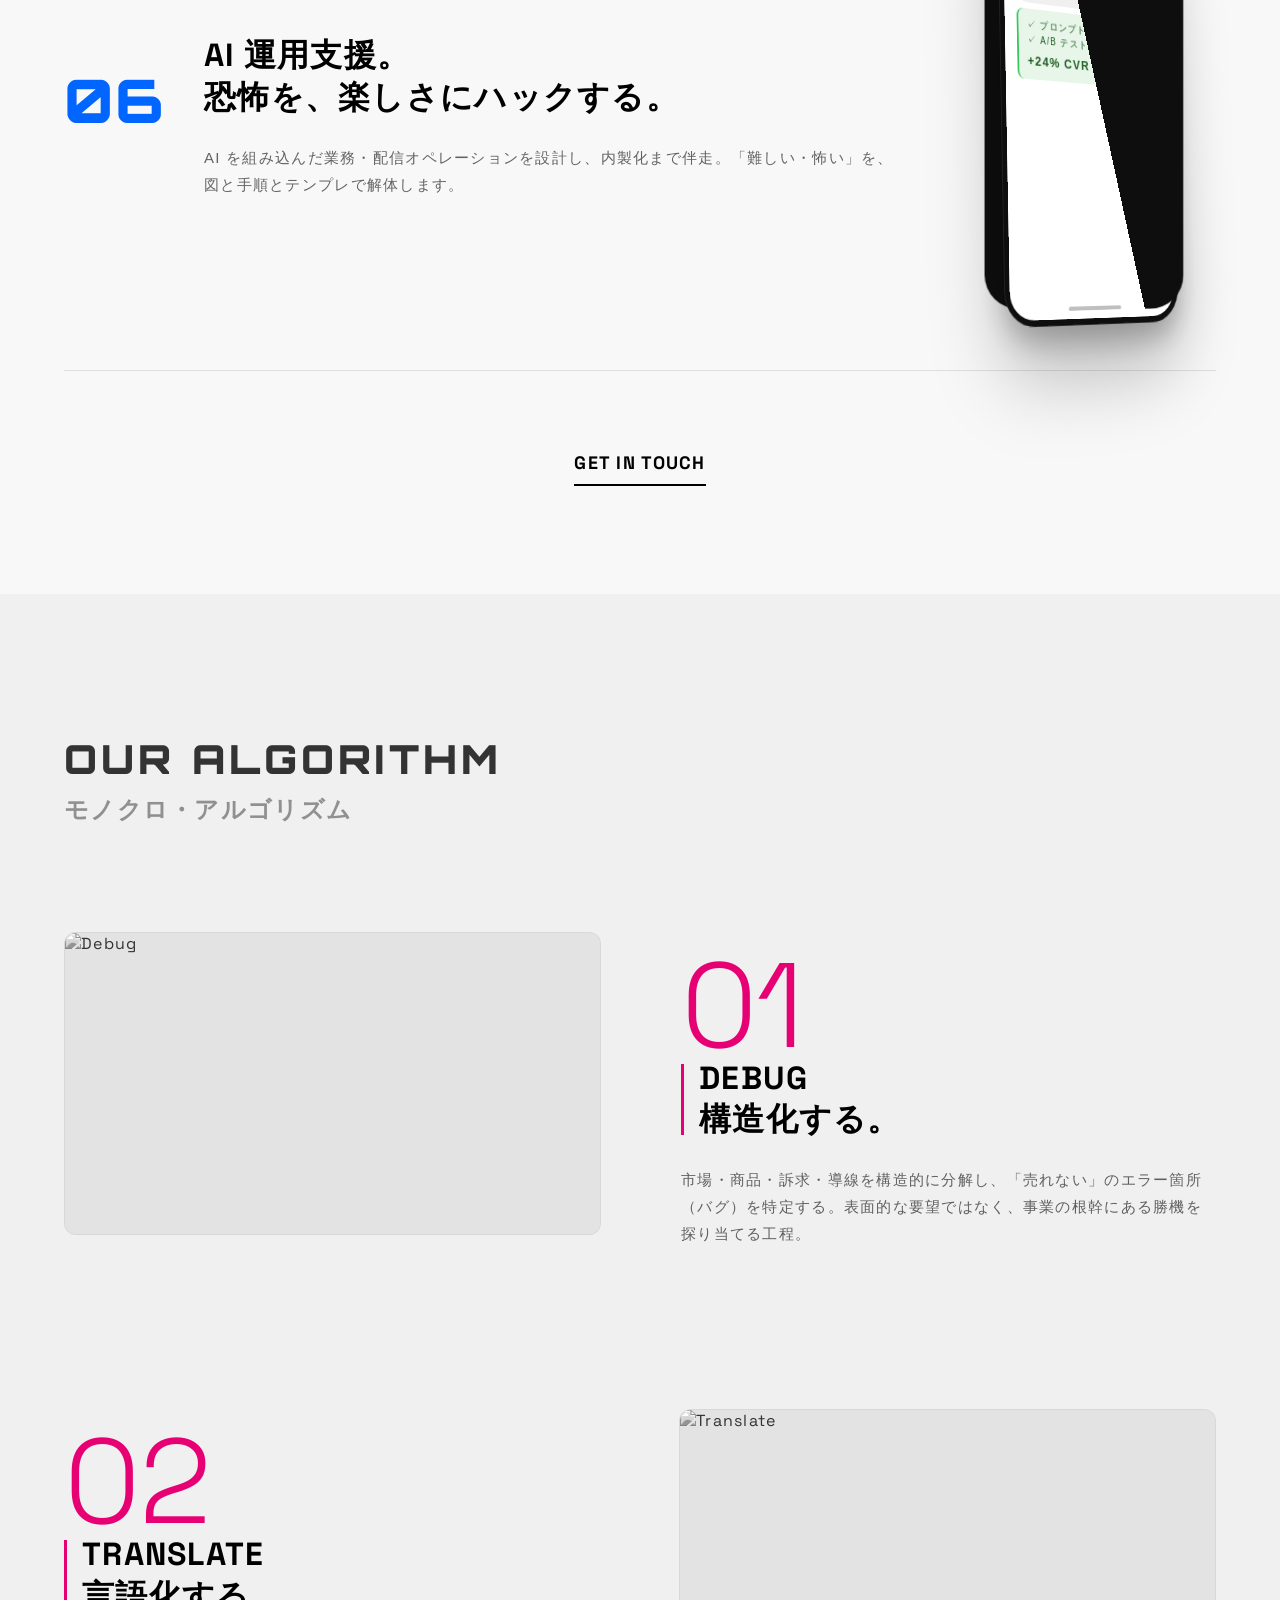
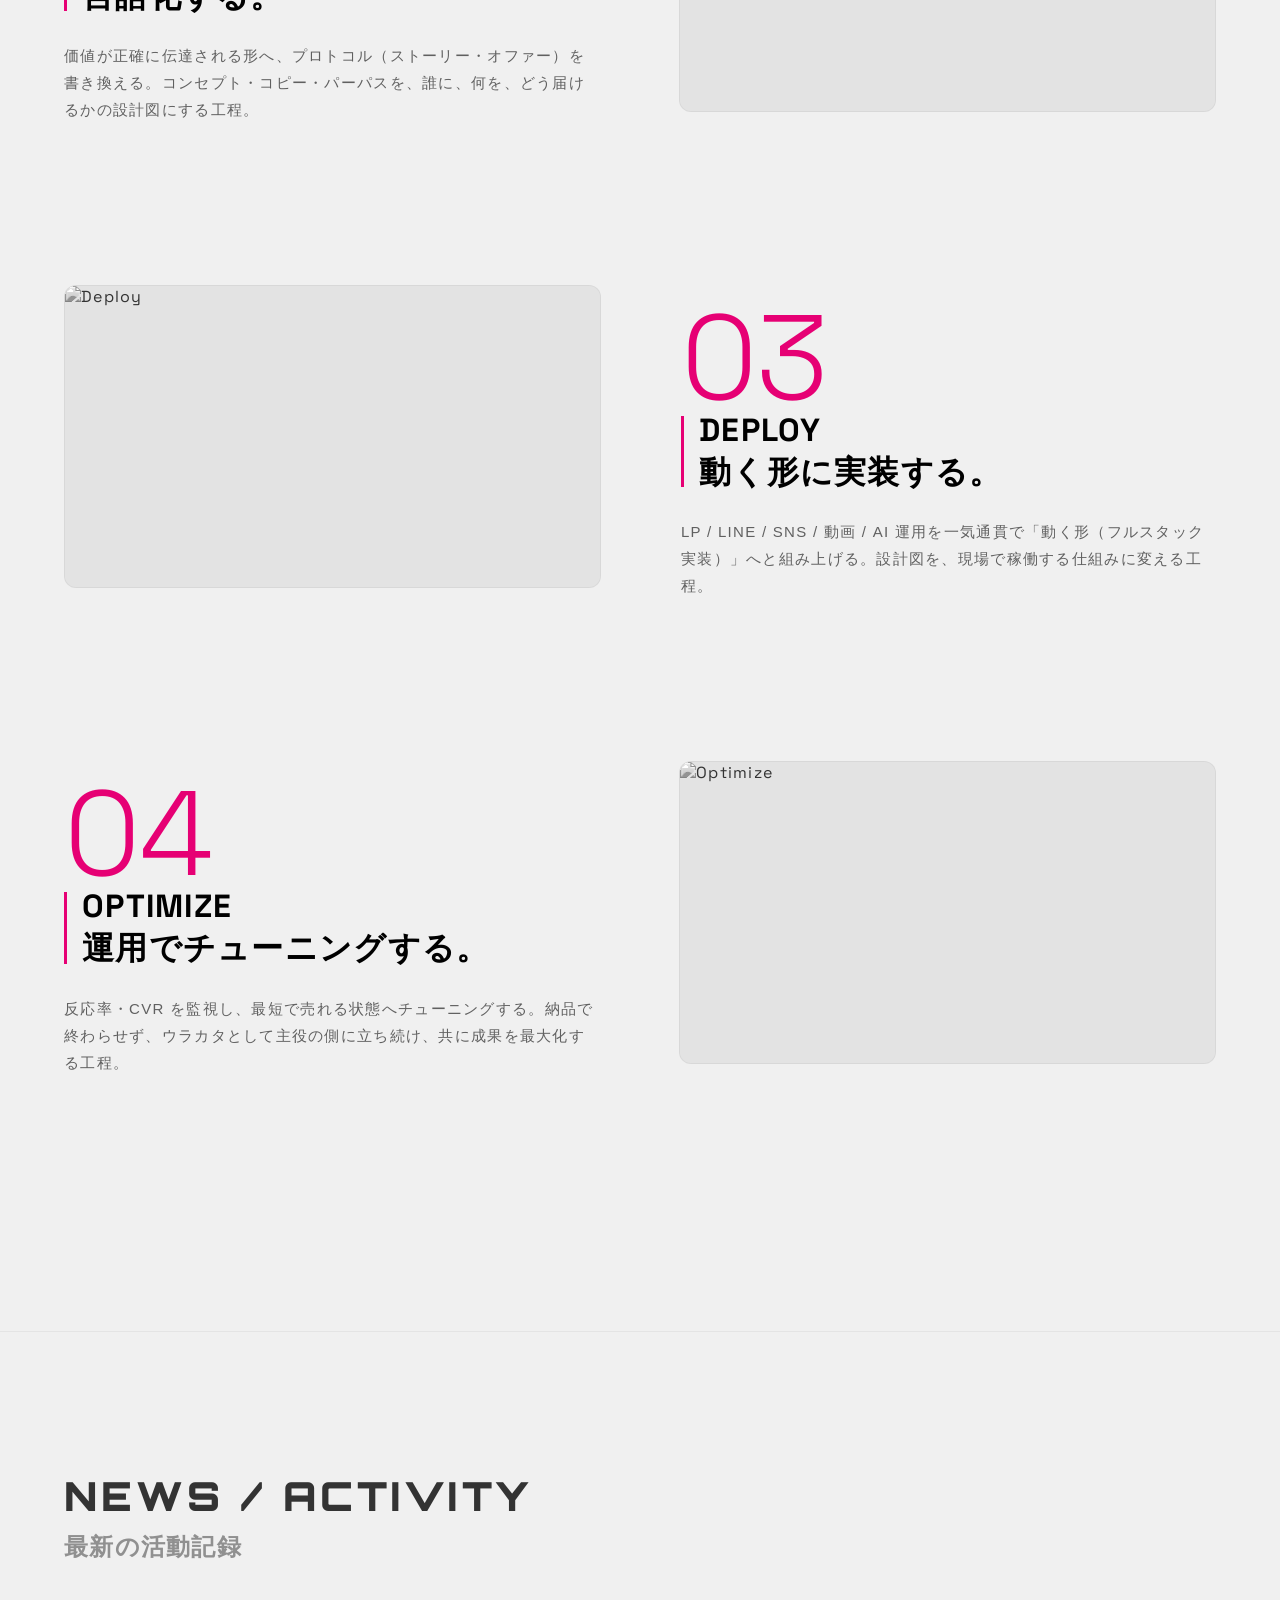
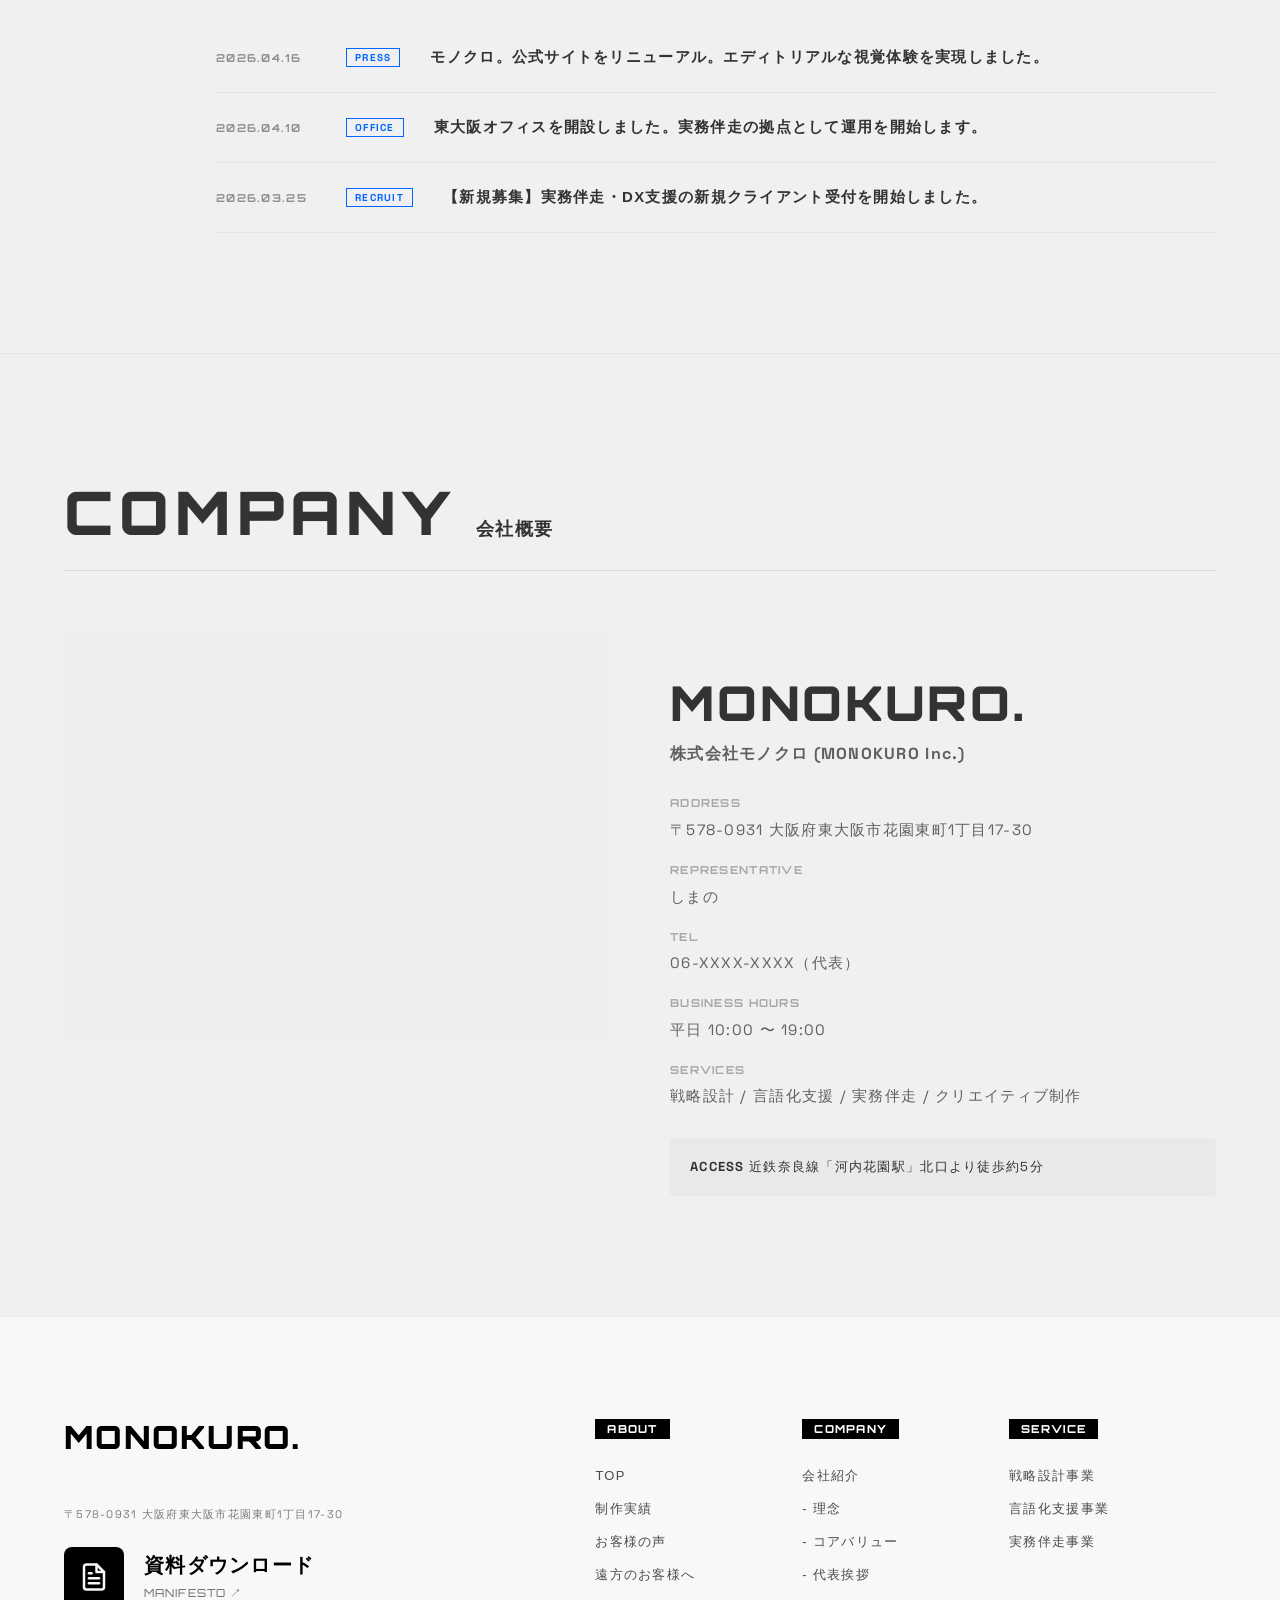
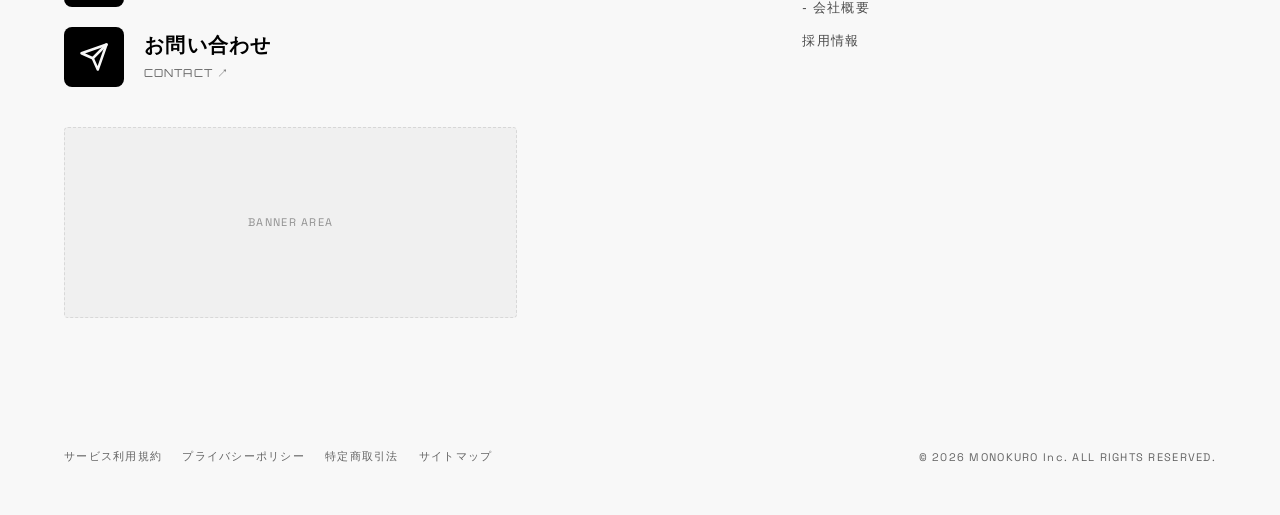
==== commit d5406be1: "feat: サービス3D化・地図埋込・代表追加・MANIFESTO配布・アルゴリズム色付け - サービススマホモック: iPhone比率(200x420)・厚みスラブ・rotateY scrubで3D" ====
--- a/index.html
+++ b/index.html
@@ -7,6 +7,7 @@
     <link rel="preconnect" href="https://fonts.googleapis.com">
     <link rel="preconnect" href="https://fonts.gstatic.com" crossorigin>
     <link href="https://fonts.googleapis.com/css2?family=Inter:wght@400;700;900&family=Orbitron:wght@400;700;900&family=Space+Grotesk:wght@300;400;700&display=swap" rel="stylesheet">
+
     <style>
         :root {
             --img-omote: url('assets/images/fv-omote.png');
@@ -16,8 +17,6 @@
         body {
             font-family: 'Space Grotesk', "Noto Sans JP", sans-serif;
             color: #333;
-            user-select: none;
-            cursor: none; /* Custom cursor */
             letter-spacing: 0.08em; /* Tracking 80 */
             transition: background-color 0.4s ease, color 0.4s ease;
         }
@@ -467,8 +466,9 @@
         .service-item {
             border-top: 1px solid rgba(255,255,255,0.1);
             padding: 60px 0;
-            display: flex;
-            align-items: flex-start;
+            display: grid;
+            grid-template-columns: 100px 1fr 240px;
+            align-items: center;
             gap: 40px;
         }
         .service-item:last-child {
@@ -519,11 +519,190 @@
         .mode-omote .service-catch { color: #000; }
         .mode-omote .service-text { color: rgba(0,0,0,0.6); }
 
+        /* ===== Service Mock — Phone wrapper ===== */
+        .service-mock {
+            width: 200px;
+            height: 420px; /* iPhone 15 Pro Max比率 ≒ 0.476 */
+            position: relative;
+            margin-left: auto;
+            margin-right: 32px; /* 右余白で左シフト(視覚バランス調整) */
+            perspective: 1400px;
+            transform-style: preserve-3d;
+            pointer-events: none;
+        }
+        /* 厚みシム: 本体と同色のスラブを少し奥に置く(額縁にせず素材として連続させる) */
+        .service-mock::before {
+            content: '';
+            position: absolute;
+            inset: 0;
+            background: #0e0e0e;
+            border-radius: 34px;
+            transform: translateZ(-8px);
+        }
+
+        .phone {
+            width: 100%;
+            height: 100%;
+            background: #0e0e0e;
+            border-radius: 34px;
+            padding: 6px;
+            position: relative;
+            transform-style: preserve-3d;
+            transform: rotateX(10deg) rotateY(-24deg);
+            will-change: transform;
+            box-shadow:
+                0 14px 28px rgba(0,0,0,0.22),
+                0 42px 80px rgba(0,0,0,0.28),
+                inset 0 0 0 1px rgba(255,255,255,0.08);
+        }
+        /* 偶数番アイテムは右に傾けてリズム化 */
+        .service-item:nth-child(even) .phone {
+            transform: rotateX(10deg) rotateY(24deg);
+        }
+        /* モーション控えめ設定: tiltは弱める */
+        @media (prefers-reduced-motion: reduce) {
+            .phone {
+                transform: rotateX(4deg) rotateY(-10deg);
+            }
+            .service-item:nth-child(even) .phone {
+                transform: rotateX(4deg) rotateY(10deg);
+            }
+        }
+
+        .phone-screen {
+            width: 100%;
+            height: 100%;
+            background: #fff;
+            border-radius: 28px;
+            overflow: hidden;
+            position: relative;
+            display: flex;
+            flex-direction: column;
+        }
+        .mode-ura .phone-screen { background: #f8f8f8; }
+        /* Dynamic Island風ノッチ */
+        .phone::before {
+            content: '';
+            position: absolute;
+            top: 10px;
+            left: 50%;
+            transform: translateX(-50%);
+            width: 64px;
+            height: 18px;
+            background: #0e0e0e;
+            border-radius: 14px;
+            z-index: 3;
+        }
+        /* Home indicator */
+        .phone::after {
+            content: '';
+            position: absolute;
+            bottom: 14px;
+            left: 50%;
+            transform: translateX(-50%);
+            width: 64px;
+            height: 4px;
+            background: rgba(0,0,0,0.25);
+            border-radius: 2px;
+            z-index: 3;
+        }
+
+        /* Status bar (top — clock + signal/battery) */
+        .phone-status {
+            height: 36px;
+            padding: 6px 22px 0;
+            display: flex;
+            justify-content: space-between;
+            align-items: flex-end;
+            font-family: -apple-system, 'Helvetica Neue', sans-serif;
+            font-size: 11px;
+            font-weight: 700;
+            color: #000;
+            flex-shrink: 0;
+        }
+        .phone-status .pst-r { display: flex; gap: 4px; align-items: center; font-size: 10px; }
+        .phone-status .pst-r::before { content: '●●●'; letter-spacing: -1px; }
+
+        /* Inner content */
+        .phone-content {
+            flex: 1;
+            overflow: hidden;
+            padding: 8px 14px 28px;
+            color: #000;
+            font-family: -apple-system, 'Helvetica Neue', "Hiragino Sans", sans-serif;
+        }
+
+        /* ----- 01 DEBUG: dashboard ----- */
+        .mock-debug .pc-title { font-size: 10px; color: rgba(0,0,0,0.5); letter-spacing: 0.1em; margin-bottom: 4px; }
+        .mock-debug .pc-headline { font-size: 17px; font-weight: 800; line-height: 1.25; margin-bottom: 14px; }
+        .mock-debug .pc-cards { display: grid; grid-template-columns: 1fr 1fr; gap: 6px; margin-bottom: 8px; }
+        .mock-debug .pc-card { background: #f5f5f7; border-radius: 8px; padding: 8px; font-size: 9px; color: rgba(0,0,0,0.55); position: relative; }
+        .mock-debug .pc-card .v { font-size: 17px; font-weight: 800; line-height: 1.2; color: #000; margin-bottom: 1px; }
+        .mock-debug .pc-card.bad .v { color: #ff3b30; }
+        .mock-debug .pc-card.bad::after { content: '⚠'; position: absolute; top: 6px; right: 8px; color: #ff3b30; font-size: 11px; }
+        .mock-debug .pc-bug { background: #ffeceb; border-left: 2px solid #ff3b30; padding: 7px 9px; font-size: 10px; line-height: 1.4; color: #c62828; border-radius: 0 6px 6px 0; }
+
+        /* ----- 02 VERBALIZATION: editor ----- */
+        .mock-verb .pc-doc { padding-top: 6px; }
+        .mock-verb .pc-rough { color: rgba(0,0,0,0.35); text-decoration: line-through; line-height: 1.5; margin-bottom: 12px; font-size: 11px; }
+        .mock-verb .pc-arrow { color: #007aff; font-size: 10px; font-weight: 800; letter-spacing: 0.15em; margin-bottom: 8px; }
+        .mock-verb .pc-final { color: #000; font-size: 17px; font-weight: 800; line-height: 1.4; }
+
+        /* ----- 03 LP/WEB: in-phone LP ----- */
+        .mock-web .phone-content { padding: 8px 0 28px; }
+        .mock-web .pc-nav { font-size: 10px; font-weight: 800; padding: 0 14px 8px; border-bottom: 1px solid rgba(0,0,0,0.08); margin-bottom: 12px; display: flex; justify-content: space-between; align-items: center; }
+        .mock-web .pc-hero { background: #0e0e0e; color: #fff; padding: 22px 14px; margin: 0 12px; border-radius: 10px; }
+        .mock-web .pc-hero h4 { font-size: 14px; font-weight: 800; line-height: 1.35; margin: 0 0 12px; }
+        .mock-web .pc-hero .pc-cta { display: inline-block; background: #fff; color: #000; padding: 6px 12px; border-radius: 99px; font-size: 9px; font-weight: 800; letter-spacing: 0.1em; }
+
+        /* ----- 04 LINE: chat ----- */
+        .mock-chat .phone-content { padding: 8px 0 28px; display: flex; flex-direction: column; gap: 0; }
+        .mock-chat .pc-head { background: #06c755; color: #fff; padding: 8px 14px; display: flex; align-items: center; gap: 8px; font-size: 11px; font-weight: 700; }
+        .mock-chat .pc-avatar { width: 22px; height: 22px; border-radius: 50%; background: #fff; }
+        .mock-chat .pc-msgs { padding: 10px 14px; flex: 1; overflow: hidden; }
+        .mock-chat .pc-bubble { padding: 7px 10px; border-radius: 14px; max-width: 80%; line-height: 1.4; font-size: 10px; margin-bottom: 6px; }
+        .mock-chat .pc-bubble.recv { background: #f0f0f0; color: #000; }
+        .mock-chat .pc-bubble.send { background: #06c755; color: #fff; margin-left: auto; }
+        .mock-chat .pc-read { font-size: 8px; color: rgba(0,0,0,0.4); text-align: right; margin-top: -2px; margin-bottom: 6px; }
+
+        /* ----- 05 VIDEO: in-phone player ----- */
+        .mock-video .phone-content { padding: 8px 0 28px; display: flex; flex-direction: column; }
+        .mock-video .pc-vid { background: linear-gradient(135deg, #2a2a2a 0%, #555 100%); aspect-ratio: 16/9; display: flex; align-items: center; justify-content: center; position: relative; margin: 0 14px; border-radius: 8px; }
+        .mock-video .pc-play { width: 38px; height: 38px; border-radius: 50%; background: rgba(255,255,255,0.95); position: relative; }
+        .mock-video .pc-play::after { content: ''; position: absolute; top: 50%; left: 56%; transform: translate(-50%, -50%); border: 8px solid transparent; border-left: 12px solid #000; }
+        .mock-video .pc-meta { padding: 12px 14px 0; }
+        .mock-video .pc-vtitle { font-size: 12px; font-weight: 800; line-height: 1.35; margin-bottom: 4px; }
+        .mock-video .pc-vstats { font-size: 10px; color: rgba(0,0,0,0.5); }
+
+        /* ----- 06 AI OPS: AI chat ----- */
+        .mock-ai .phone-content { padding: 8px 14px 28px; }
+        .mock-ai .pc-aim { padding: 7px 10px; border-radius: 14px; max-width: 88%; line-height: 1.4; font-size: 10px; margin-bottom: 6px; }
+        .mock-ai .pc-aim.user { background: #007aff; color: #fff; margin-left: auto; }
+        .mock-ai .pc-aim.ai { background: #f0f0f0; color: #000; }
+        .mock-ai .pc-result { background: #e8f5e9; padding: 8px 10px; border-radius: 8px; font-size: 10px; line-height: 1.5; color: #1b5e20; border-left: 2px solid #34c759; }
+        .mock-ai .pc-result strong { color: #1b5e20; font-size: 13px; display: block; margin-top: 4px; font-weight: 800; }
+
+        @media (max-width: 1024px) {
+            .service-item { grid-template-columns: 80px 1fr 180px; gap: 28px; }
+            .service-mock { width: 180px; height: 380px; margin-right: 24px; }
+            .service-mock::before { border-radius: 30px; }
+            .phone { padding: 5px; border-radius: 30px; }
+            .phone::before { width: 56px; height: 16px; top: 9px; }
+        }
+
         @media (max-width: 768px) {
-            .service-item { flex-direction: column; gap: 20px; padding: 40px 0; }
+            .service-item { display: flex; flex-direction: column; gap: 20px; padding: 40px 0; }
             .service-num { font-size: 40px; min-width: auto; }
             .service-catch { font-size: 24px; }
             .sec-service { padding: 80px 5%; }
+            .service-mock {
+                width: 200px;
+                height: 420px;
+                margin: 20px 0 0 0;     /* 中央→左寄せ */
+                margin-left: 5%;
+            }
+            .phone { padding: 6px; border-radius: 34px; }
+            .phone::before { width: 64px; height: 18px; top: 10px; }
         }
 
         /* Footer styles (Crackin Image Reference) */
@@ -793,12 +972,16 @@
         /* Zig-zag / Alternating Section Utility */
         .sec-zigzag {
             padding: 120px 5%;
+            position: relative;
+            --accent: #E60074; /* Manifestoマゼンタ */
         }
         .zigzag-row {
             display: flex;
             align-items: center;
             gap: 80px;
             margin-bottom: 120px;
+            position: relative;
+            z-index: 1;
         }
         .zigzag-row:nth-child(even) {
             flex-direction: row-reverse;
@@ -814,7 +997,61 @@
             overflow: hidden;
             border: 1px solid rgba(0,0,0,0.05);
         }
+        /* 初期状態:モノクロ(JS scrubで行ごとにカラー化) */
+        .zigzag-img img {
+            filter: grayscale(1);
+            will-change: filter;
+        }
         .mode-ura .zigzag-img { background: rgba(255,255,255,0.05); border-color: rgba(255,255,255,0.05); }
+
+        /* Editorial big number */
+        .zigzag-num {
+            display: block;
+            font-size: 120px;
+            line-height: 1;
+            margin-bottom: 28px;
+            letter-spacing: -0.02em;
+            color: var(--accent);
+            font-weight: 300;
+            font-family: 'Space Grotesk', sans-serif;
+        }
+        .mode-ura .zigzag-num { color: var(--accent); opacity: 0.95; }
+
+        /* Vertical connecting line (D) */
+        .zigzag-progress {
+            position: absolute;
+            left: 50%;
+            top: 280px;
+            bottom: 80px;
+            width: 2px;
+            background: var(--accent);
+            transform: translateX(-50%) scaleY(0);
+            transform-origin: top;
+            pointer-events: none;
+            z-index: 0;
+            box-shadow: 0 0 14px rgba(230, 0, 116, 0.45);
+        }
+        .mode-ura .zigzag-progress { background: var(--accent); }
+
+        /* マゼンタの縦アクセントバー(Manifesto Page 11準拠) */
+        .sec-zigzag .service-catch {
+            position: relative;
+            padding-left: 18px;
+        }
+        .sec-zigzag .service-catch::before {
+            content: '';
+            position: absolute;
+            left: 0;
+            top: 6px;
+            bottom: 6px;
+            width: 3px;
+            background: var(--accent);
+        }
+
+        @media (max-width: 768px) {
+            .zigzag-progress { display: none; }
+            .zigzag-num { font-size: 80px; }
+        }
 
         /* News Section styles */
         .sec-news {
@@ -1245,67 +1482,38 @@
         </div>
     </div>
 
-    <!-- Client Logo Carousel -->
-    <section class="logo-carousel">
-        <div class="logo-track">
-            <!-- First set of logos (Arbitrary curated brands) -->
-            <div class="logo-item"><img src="assets/images/logo_client_new.svg" alt="New Client"></div>
-            <div class="logo-item">ADOBE</div>
-            <div class="logo-item">FIGMA</div>
-            <div class="logo-item">STRIPE</div>
-            <div class="logo-item">NOTION</div>
-            <div class="logo-item">SLACK</div>
-            <div class="logo-item">FRAMER</div>
-            <div class="logo-item">VERCEL</div>
-            <div class="logo-item">APPLE</div>
-            <div class="logo-item">SONY</div>
-            <!-- Duplicate for seamless loop -->
-            <div class="logo-item"><img src="assets/images/logo_client_new.svg" alt="New Client"></div>
-            <div class="logo-item">ADOBE</div>
-            <div class="logo-item">FIGMA</div>
-            <div class="logo-item">STRIPE</div>
-            <div class="logo-item">NOTION</div>
-            <div class="logo-item">SLACK</div>
-            <div class="logo-item">FRAMER</div>
-            <div class="logo-item">VERCEL</div>
-            <div class="logo-item">APPLE</div>
-            <div class="logo-item">SONY</div>
-        </div>
-    </section>
-
     <!-- Vision Section (FUNTECH Style Integration) -->
-    <section class="sec-vision">
+    <section id="about" class="sec-vision">
         <div class="inner">
             <h2 class="vision-title">CRAFTING THE<br>UNSEEN STRUCTURES</h2>
-            <p class="vision-sub">STRATEGY & VERBALIZATION FIRM >> MONOKURO.</p>
-            
+            <p class="vision-sub">想いを、伝わるかたちに。 — MONOKURO.</p>
+
             <div class="capsule-ticker">
                 <div class="ticker-track">
-                    <span>2026.04.15 LOGICAL STRUCTURE</span>
-                    <span>2026.04.10 VERBALIZATION</span>
-                    <span>2026.04.05 BRANDING</span>
-                    <span>2026.03.28 LTV OPTIMIZATION</span>
-                    <span>2026.03.15 BUSINESS DESIGN</span>
-                    <span>2026.04.15 LOGICAL STRUCTURE</span>
-                    <span>2026.04.10 VERBALIZATION</span>
-                    <span>2026.04.05 BRANDING</span>
-                    <span>2026.03.28 LTV OPTIMIZATION</span>
-                    <span>2026.03.15 BUSINESS DESIGN</span>
+                    <span>DEBUG 構造化</span>
+                    <span>TRANSLATE 言語化</span>
+                    <span>DEPLOY 実装</span>
+                    <span>OPTIMIZE 運用最適化</span>
+                    <span>LP / LINE / SNS / 動画 / AI 運用</span>
+                    <span>DEBUG 構造化</span>
+                    <span>TRANSLATE 言語化</span>
+                    <span>DEPLOY 実装</span>
+                    <span>OPTIMIZE 運用最適化</span>
+                    <span>LP / LINE / SNS / 動画 / AI 運用</span>
                 </div>
             </div>
 
             <div class="vision-copy">
                 <p class="lead">「自分は白、顧客は色。」</p>
                 <p class="text">
-                    主役に光を当てるために、自らは背景（ウラカタ）へ。ウラカタに徹するほど、対象は正しく輝く。<br>
-                    構造、言語、そして情熱。これらを最適に適合させる多角的な実務伴走手法で、<br>
-                    顧客の想いが最も鮮やかに伝わる、「売れる仕組み」というブランドエクスペリエンスを提供します。
+                    主役を勝たせる、影の軍師。<br>
+                    モノクロ。は、売れない理由（バグ）を構造化し、売れる仕組み（システム）として実装する。<br>
+                    戦略・言語化・実装・運用までを一気通貫で、挑戦者の側で計を授け、共に汗をかく。
                 </p>
             </div>
 
             <div class="vision-links">
-                <a href="#about" class="v-link">ABOUT MONOKURO</a>
-                <a href="#philosophy" class="v-link">OUR PHILOSOPHY</a>
+                <a href="#service" class="v-link">VIEW SERVICE</a>
             </div>
         </div>
     </section>
@@ -1415,11 +1623,27 @@
                 <li class="service-item">
                     <div class="service-num">01</div>
                     <div class="service-info">
-                        <span class="service-en">BUSINESS STRATEGY</span>
-                        <h3 class="service-catch">戦略設計と構造化。<br>勝てる「仕組み」を設計する。</h3>
+                        <span class="service-en">STRATEGY / DEBUG</span>
+                        <h3 class="service-catch">戦略コンサル・構造設計。<br>売れない理由を、構造化する。</h3>
                         <p class="service-text">
-                            ビジネスモデルの構築からLTVの最適化まで、持続可能な成長のための「構造」を論理的に設計します。単なるアイデア出しに留まらない、数値に裏打ちされた戦略立案で主役を支援します。
+                            ビジネスモデル・訴求・LTV・導線を構造的に分解し、エラー箇所（バグ）を特定。打ち手を設計図に落とすところから伴走します。
                         </p>
+                    </div>
+                    <div class="service-mock mock-debug">
+                        <div class="phone">
+                            <div class="phone-screen">
+                                <div class="phone-status"><span>9:41</span><span class="pst-r">100%</span></div>
+                                <div class="phone-content">
+                                    <div class="pc-title">CVR ANALYSIS</div>
+                                    <div class="pc-headline">伸びない<br>原因を、特定。</div>
+                                    <div class="pc-cards">
+                                        <div class="pc-card"><div class="v">2.1%</div>CVR</div>
+                                        <div class="pc-card bad"><div class="v">42%</div>離脱</div>
+                                    </div>
+                                    <div class="pc-bug">⚠ Funnel:42 で離脱集中</div>
+                                </div>
+                            </div>
+                        </div>
                     </div>
                 </li>
 
@@ -1428,10 +1652,24 @@
                     <div class="service-num">02</div>
                     <div class="service-info">
                         <span class="service-en">VERBALIZATION</span>
-                        <h3 class="service-catch">言語化・コンセプトメイク。<br>熱量を、伝わる「言葉」に。</h3>
+                        <h3 class="service-catch">言語化・コンセプト設計。<br>熱量を、伝わる言葉に。</h3>
                         <p class="service-text">
-                            内側に秘めた熱量や才能を、顧客の心に届く「言語」へと翻訳します。パーパス策定からキャッチコピー、ストーリーライティングまで、ブランドの輪郭を鮮明に描き出します。
+                            パーパス・コンセプト・ストーリー・オファーを、顧客に届く形へ翻訳。価値が正しく伝達される「プロトコル」へ書き換えます。
                         </p>
+                    </div>
+                    <div class="service-mock mock-verb">
+                        <div class="phone">
+                            <div class="phone-screen">
+                                <div class="phone-status"><span>9:41</span><span class="pst-r">100%</span></div>
+                                <div class="phone-content">
+                                    <div class="pc-doc">
+                                        <div class="pc-rough">私たちの想いと品質で<br>お客様に寄り添う</div>
+                                        <div class="pc-arrow">↓ TRANSLATE</div>
+                                        <div class="pc-final">主役を勝たせる、<br>影の軍師。</div>
+                                    </div>
+                                </div>
+                            </div>
+                        </div>
                     </div>
                 </li>
 
@@ -1439,11 +1677,105 @@
                 <li class="service-item">
                     <div class="service-num">03</div>
                     <div class="service-info">
-                        <span class="service-en">OPERATIONS & MARKETING</span>
-                        <h3 class="service-catch">現場特化型・実務伴走。<br>「動く」実務を提供。</h3>
+                        <span class="service-en">LP / WEB</span>
+                        <h3 class="service-catch">LP・Web 制作。<br>動く形にデプロイする。</h3>
                         <p class="service-text">
-                            机上の空論ではない、現場で真に「動く」実働を。SNS運用支援、広告運用サポートから、制作物のデリバリーまで、クリエイターとしての高い解像度で実務を完遂します。
+                            コンバージョン設計を起点に、LP・コーポレートサイト・キャンペーンサイトを実装。設計図を、実際に「動く形」へ。
                         </p>
+                    </div>
+                    <div class="service-mock mock-web">
+                        <div class="phone">
+                            <div class="phone-screen">
+                                <div class="phone-status"><span>9:41</span><span class="pst-r">100%</span></div>
+                                <div class="phone-content">
+                                    <div class="pc-nav"><span>MONOKURO.</span><span>≡</span></div>
+                                    <div class="pc-hero">
+                                        <h4>想いを、<br>伝わるかたちに。</h4>
+                                        <span class="pc-cta">CONTACT →</span>
+                                    </div>
+                                </div>
+                            </div>
+                        </div>
+                    </div>
+                </li>
+
+                <!-- Service 04 -->
+                <li class="service-item">
+                    <div class="service-num">04</div>
+                    <div class="service-info">
+                        <span class="service-en">LINE / SNS / AD</span>
+                        <h3 class="service-catch">LINE・SNS・広告運用。<br>配信で、届け続ける。</h3>
+                        <p class="service-text">
+                            配信設計から制作・運用・チューニングまで一気通貫。届けるルートを物理的に組み、反応率と CVR を監視して最短で売れる状態へ。
+                        </p>
+                    </div>
+                    <div class="service-mock mock-chat">
+                        <div class="phone">
+                            <div class="phone-screen">
+                                <div class="phone-status"><span>9:41</span><span class="pst-r">100%</span></div>
+                                <div class="pc-head"><div class="pc-avatar"></div>モノクロ。サポート</div>
+                                <div class="pc-msgs">
+                                    <div class="pc-bubble recv">資料いただけますか?</div>
+                                    <div class="pc-bubble send">こちらどうぞ ↗</div>
+                                    <div class="pc-read">既読</div>
+                                    <div class="pc-bubble recv">早速確認します</div>
+                                </div>
+                            </div>
+                        </div>
+                    </div>
+                </li>
+
+                <!-- Service 05 -->
+                <li class="service-item">
+                    <div class="service-num">05</div>
+                    <div class="service-info">
+                        <span class="service-en">VIDEO / CREATIVE</span>
+                        <h3 class="service-catch">動画・クリエイティブ制作。<br>素材を、武器に変える。</h3>
+                        <p class="service-text">
+                            静止画・動画・素材一式を、戦略と整合する形で制作。配信・運用と地続きで設計し、見せて終わらない素材へ。
+                        </p>
+                    </div>
+                    <div class="service-mock mock-video">
+                        <div class="phone">
+                            <div class="phone-screen">
+                                <div class="phone-status"><span>9:41</span><span class="pst-r">100%</span></div>
+                                <div class="phone-content">
+                                    <div class="pc-vid"><div class="pc-play"></div></div>
+                                    <div class="pc-meta">
+                                        <div class="pc-vtitle">想いを、伝わるかたちに。</div>
+                                        <div class="pc-vstats">2:30 · MONOKURO.</div>
+                                    </div>
+                                </div>
+                            </div>
+                        </div>
+                    </div>
+                </li>
+
+                <!-- Service 06 -->
+                <li class="service-item">
+                    <div class="service-num">06</div>
+                    <div class="service-info">
+                        <span class="service-en">AI OPERATIONS</span>
+                        <h3 class="service-catch">AI 運用支援。<br>恐怖を、楽しさにハックする。</h3>
+                        <p class="service-text">
+                            AI を組み込んだ業務・配信オペレーションを設計し、内製化まで伴走。「難しい・怖い」を、図と手順とテンプレで解体します。
+                        </p>
+                    </div>
+                    <div class="service-mock mock-ai">
+                        <div class="phone">
+                            <div class="phone-screen">
+                                <div class="phone-status"><span>9:41</span><span class="pst-r">100%</span></div>
+                                <div class="phone-content">
+                                    <div class="pc-aim user">CVR を改善したい</div>
+                                    <div class="pc-aim ai">分析・最適化を実行します</div>
+                                    <div class="pc-result">
+                                        ✓ プロンプト最適化<br>
+                                        ✓ A/B テスト実装
+                                        <strong>+24% CVR ↑</strong>
+                                    </div>
+                                </div>
+                            </div>
+                        </div>
                     </div>
                 </li>
             </ul>
@@ -1456,111 +1788,65 @@
 
     <!-- Process Section (Zig-zag Flow) -->
     <section id="process" class="sec-zigzag">
+        <div class="zigzag-progress"></div>
         <div class="inner">
             <header class="works-header" style="margin-bottom: 80px;">
                 <h2 class="works-ttl">
-                    <span class="works-ttl-en">OUR PROCESS</span>
-                    <span class="works-ttl-jp">実務伴走の流れ</span>
+                    <span class="works-ttl-en">OUR ALGORITHM</span>
+                    <span class="works-ttl-jp">モノクロ・アルゴリズム</span>
                 </h2>
             </header>
 
             <div class="zigzag-row">
                 <div class="zigzag-content">
-                    <span class="service-num" style="font-size: 40px;">01</span>
-                    <h3 class="service-catch">HEARING & AUDIT<br>課題の抽出と現状分析。</h3>
+                    <span class="zigzag-num">01</span>
+                    <h3 class="service-catch">DEBUG<br>構造化する。</h3>
                     <p class="service-text">
-                        まずは徹底的なヒアリングを行い、ビジネスの現状、潜在的な課題、そして「まだ言葉になっていない熱量」を可視化します。表面的な要望だけでなく、事業の根幹にある勝機を探り当てます。
+                        市場・商品・訴求・導線を構造的に分解し、「売れない」のエラー箇所（バグ）を特定する。表面的な要望ではなく、事業の根幹にある勝機を探り当てる工程。
                     </p>
                 </div>
                 <div class="zigzag-img">
-                    <img src="https://images.unsplash.com/photo-1552664730-d307ca884978?auto=format&fit=crop&q=80&w=800" alt="Hearing" style="width:100%; height:100%; object-fit:cover; filter:grayscale(1);">
+                    <img src="https://images.unsplash.com/photo-1552664730-d307ca884978?auto=format&fit=crop&q=80&w=800" alt="Debug" style="width:100%; height:100%; object-fit:cover;">
                 </div>
             </div>
 
             <div class="zigzag-row">
                 <div class="zigzag-content">
-                    <span class="service-num" style="font-size: 40px;">02</span>
-                    <h3 class="service-catch">STRATEGY & VERBALIZATION<br>戦略設計と言語化。</h3>
+                    <span class="zigzag-num">02</span>
+                    <h3 class="service-catch">TRANSLATE<br>言語化する。</h3>
                     <p class="service-text">
-                        抽出した課題に基づき、進むべき方向（戦略）を策定。同時に、ブランドの核となるコンセプトを言語化し、誰に、何を、どのように届けるべきかを定義します。ここで「売れる仕組み」の設計図が完成します。
+                        価値が正確に伝達される形へ、プロトコル（ストーリー・オファー）を書き換える。コンセプト・コピー・パーパスを、誰に、何を、どう届けるかの設計図にする工程。
                     </p>
                 </div>
                 <div class="zigzag-img">
-                    <img src="https://images.unsplash.com/photo-1542626991-cbc4e32524cc?auto=format&fit=crop&q=80&w=800" alt="Strategy" style="width:100%; height:100%; object-fit:cover; filter:grayscale(1);">
+                    <img src="https://images.unsplash.com/photo-1542626991-cbc4e32524cc?auto=format&fit=crop&q=80&w=800" alt="Translate" style="width:100%; height:100%; object-fit:cover;">
                 </div>
             </div>
 
             <div class="zigzag-row">
                 <div class="zigzag-content">
-                    <span class="service-num" style="font-size: 40px;">03</span>
-                    <h3 class="service-catch">EXECUTION & DEPLOY<br>制作と実装。</h3>
+                    <span class="zigzag-num">03</span>
+                    <h3 class="service-catch">DEPLOY<br>動く形に実装する。</h3>
                     <p class="service-text">
-                        設計図に基づき、Webサイト、ライティング、各種クリエイティブを具現化します。単に美しいだけでなく、戦略に基づいた論理的なデザインで、ユーザーの行動を促します。
+                        LP / LINE / SNS / 動画 / AI 運用を一気通貫で「動く形（フルスタック実装）」へと組み上げる。設計図を、現場で稼働する仕組みに変える工程。
                     </p>
                 </div>
                 <div class="zigzag-img">
-                    <img src="https://images.unsplash.com/photo-1460925895917-afdab827c52f?auto=format&fit=crop&q=80&w=800" alt="Execution" style="width:100%; height:100%; object-fit:cover; filter:grayscale(1);">
+                    <img src="https://images.unsplash.com/photo-1460925895917-afdab827c52f?auto=format&fit=crop&q=80&w=800" alt="Deploy" style="width:100%; height:100%; object-fit:cover;">
                 </div>
             </div>
 
             <div class="zigzag-row">
                 <div class="zigzag-content">
-                    <span class="service-num" style="font-size: 40px;">04</span>
-                    <h3 class="service-catch">OPERATIONS & OPTIMIZATION<br>実務伴走と最適化。</h3>
+                    <span class="zigzag-num">04</span>
+                    <h3 class="service-catch">OPTIMIZE<br>運用でチューニングする。</h3>
                     <p class="service-text">
-                        納品して終わりではありません。SNS運用、広告運用、データ分析など、現場の実務に深く入り込み、改善を繰り返します。クライアントの「ウラカタ」として、共に汗をかき、成果を最大化させます。
+                        反応率・CVR を監視し、最短で売れる状態へチューニングする。納品で終わらせず、ウラカタとして主役の側に立ち続け、共に成果を最大化する工程。
                     </p>
                 </div>
                 <div class="zigzag-img">
-                    <img src="https://images.unsplash.com/photo-1522071820081-009f0129c71c?auto=format&fit=crop&q=80&w=800" alt="Operations" style="width:100%; height:100%; object-fit:cover; filter:grayscale(1);">
+                    <img src="https://images.unsplash.com/photo-1522071820081-009f0129c71c?auto=format&fit=crop&q=80&w=800" alt="Optimize" style="width:100%; height:100%; object-fit:cover;">
                 </div>
-            </div>
-        </div>
-    </section>
-
-    <!-- Member Section (Crackin Style TEAM) -->
-    <section id="about" class="sec-team">
-        <div class="team-intro">
-            <header class="works-header">
-                <h2 class="works-ttl">
-                    <span class="works-ttl-en">TEAM</span>
-                    <span class="works-ttl-jp">メンバー紹介</span>
-                </h2>
-            </header>
-            <p class="vision-copy" style="font-size: 14px; margin-top: 30px;">
-                モノクロ。は小規模ながら、各分野のスペシャリストが集うプロフェッショナルな「ウラカタ」集団です。<br>手を取り合い、クライアントの挑戦を加速させます。
-            </p>
-        </div>
-        
-        <div class="team-grid">
-            <!-- Member 1 -->
-            <div class="team-card">
-                <div class="team-photo">
-                    <img src="assets/images/members/representative.png" alt="Minori Kojima">
-                </div>
-                <span class="team-role">Representative / Strategist</span>
-                <span class="team-name">小島 実</span>
-                <p class="team-quote">「主役を輝かせるための、最適な『構造』を。」</p>
-            </div>
-
-            <!-- Member 2 -->
-            <div class="team-card">
-                <div class="team-photo">
-                    <img src="assets/images/members/director.png" alt="Creative Director">
-                </div>
-                <span class="team-role">Creative Director</span>
-                <span class="team-name">佐藤 結衣</span>
-                <p class="team-quote">「美しさの背景には、必ず論理がある。」</p>
-            </div>
-
-            <!-- Member 3 -->
-            <div class="team-card">
-                <div class="team-photo">
-                    <img src="assets/images/members/strategist.png" alt="Operations Strategist">
-                </div>
-                <span class="team-role">Operations Strategist</span>
-                <span class="team-name">田中 健一</span>
-                <p class="team-quote">「現場で動かない戦略に、価値はない。」</p>
             </div>
         </div>
     </section>
@@ -1611,10 +1897,16 @@
         <div class="company-content">
             <!-- Left: Map Area -->
             <div class="company-map">
-                <div class="map-placeholder">
-                    <span>GOOGLE MAP AREA</span>
-                    <span style="font-size: 10px; margin-top: 10px;">〒578-0931 大阪府東大阪市花園東町1丁目17-30</span>
-                </div>
+                <iframe
+                    src="https://www.google.com/maps/embed?pb=!1m18!1m12!1m3!1d3281.7730325587972!2d135.6172728758758!3d34.66043448537203!2m3!1f0!2f0!3f0!3m2!1i1024!2i768!4f13.1!3m3!1m2!1s0x600121ff4f941631%3A0x895eb953ebe329b9!2z44Kz44Of44Ol44OL44OG44Kj44K144Ot44Oz77yG44Os44Oz44K_44Or44K544Oa44O844K544GI44GM44GK!5e0!3m2!1sja!2sjp!4v1778111946455!5m2!1sja!2sjp"
+                    width="100%"
+                    height="100%"
+                    style="border:0;"
+                    allowfullscreen=""
+                    loading="lazy"
+                    referrerpolicy="no-referrer-when-downgrade"
+                    title="モノクロ。所在地マップ"
+                ></iframe>
             </div>
 
             <!-- Right: Details Area -->
@@ -1626,6 +1918,10 @@
                     <li class="company-details-item">
                         <strong>ADDRESS</strong>
                         〒578-0931 大阪府東大阪市花園東町1丁目17-30
+                    </li>
+                    <li class="company-details-item">
+                        <strong>REPRESENTATIVE</strong>
+                        しまの
                     </li>
                     <li class="company-details-item">
                         <strong>TEL</strong>
@@ -1657,14 +1953,14 @@
                 <p style="font-size: 11px; color: rgba(0,0,0,0.5); margin: 5px 0 25px 0;">〒578-0931 大阪府東大阪市花園東町1丁目17-30</p>
                 
                 <div class="footer-cv-area">
-                    <a href="#" class="cv-link">
+                    <a href="assets/docs/MONOKURO_MANIFESTO.pdf" class="cv-link" target="_blank" rel="noopener" download>
                         <div class="cv-icon-box">
                             <!-- Document Icon -->
                             <svg viewBox="0 0 24 24" fill="none" stroke="currentColor" stroke-width="2" stroke-linecap="round" stroke-linejoin="round"><path d="M14 2H6a2 2 0 0 0-2 2v16a2 2 0 0 0 2 2h12a2 2 0 0 0 2-2V8z"></path><polyline points="14 2 14 8 20 8"></polyline><line x1="16" y1="13" x2="8" y2="13"></line><line x1="16" y1="17" x2="8" y2="17"></line><polyline points="10 9 9 9 8 9"></polyline></svg>
                         </div>
                         <div class="cv-info">
                             <span class="cv-label">資料ダウンロード</span>
-                            <span class="cv-en">DOCUMENT ↗</span>
+                            <span class="cv-en">MANIFESTO ↗</span>
                         </div>
                     </a>
                     
@@ -1714,7 +2010,6 @@
                         <li><a href="#service">戦略設計事業</a></li>
                         <li><a href="#service">言語化支援事業</a></li>
                         <li><a href="#service">実務伴走事業</a></li>
-                        <li><a href="#">SDGsへの取り組み</a></li>
                     </ul>
                 </div>
             </div>
@@ -1730,6 +2025,144 @@
             <p class="bottom-copyright">&copy; 2026 MONOKURO Inc. ALL RIGHTS RESERVED.</p>
         </div>
     </footer>
+
+    <!-- Animation Libraries -->
+    <script src="gsap.min.js"></script>
+    <script src="ScrollTrigger.min.js"></script>
+    <script src="https://unpkg.com/lenis@1.1.20/dist/lenis.min.js"></script>
+    <script src="assets/js/lenis-setup.js"></script>
+    <script>
+        // ===== ScrollTrigger Section Animations =====
+
+        // Vision: タイトル → サブ → コピー → リンク を順番に下から
+        gsap.from(['.vision-title', '.vision-sub', '.vision-copy', '.vision-links'], {
+            y: 60, opacity: 0, duration: 0.9, ease: 'power3.out',
+            stagger: 0.15,
+            scrollTrigger: { trigger: '.sec-vision', start: 'top 70%' }
+        });
+
+        // Works: 見出し + 6カードをスタガーで
+        gsap.from('.sec-works .works-header, .works-grid .works-item', {
+            y: 70, opacity: 0, duration: 0.9, ease: 'power3.out',
+            stagger: 0.08,
+            scrollTrigger: { trigger: '.sec-works', start: 'top 75%' }
+        });
+
+        // Service: 見出し + 6項目をスタガーで
+        gsap.from('.sec-service .works-header, .service-list .service-item', {
+            y: 60, opacity: 0, duration: 0.8, ease: 'power3.out',
+            stagger: 0.08,
+            scrollTrigger: { trigger: '.sec-service', start: 'top 75%' }
+        });
+
+        // Service phone mockup: スクロールで3D tiltを揺らす(Pelata風奥行き)
+        if (!matchMedia('(prefers-reduced-motion: reduce)').matches) {
+            gsap.utils.toArray('.service-list .service-item').forEach((item, i) => {
+                const phone = item.querySelector('.phone');
+                if (!phone) return;
+                // 奇数(i=0,2,4)=左傾き / 偶数(i=1,3,5)=右傾き
+                const dir = i % 2 === 0 ? -1 : 1;
+                gsap.fromTo(phone,
+                    { rotateX: 10, rotateY: dir * 36 },
+                    {
+                        rotateX: 10,
+                        rotateY: dir * -2,
+                        ease: 'none',
+                        scrollTrigger: {
+                            trigger: item,
+                            start: 'top 85%',
+                            end: 'bottom 15%',
+                            scrub: 0.8
+                        }
+                    }
+                );
+            });
+        }
+
+        // Process(Algorithm): 見出し
+        gsap.from('.sec-zigzag .works-header', {
+            y: 60, opacity: 0, duration: 0.8, ease: 'power3.out',
+            scrollTrigger: { trigger: '.sec-zigzag', start: 'top 80%' }
+        });
+
+        // 各ステップ: A1(数字パララックス) + A2(画像クリップマスク) + A3(段階出現)
+        gsap.utils.toArray('.zigzag-row').forEach((row) => {
+            const num = row.querySelector('.zigzag-num');
+            const img = row.querySelector('.zigzag-img');
+            const content = row.querySelectorAll('.zigzag-num, .service-catch, .service-text');
+
+            // A3. コンテンツ段階出現(番号→タイトル→本文)
+            gsap.from(content, {
+                y: 40, opacity: 0, duration: 0.8, ease: 'power3.out',
+                stagger: 0.15,
+                scrollTrigger: { trigger: row, start: 'top 75%' }
+            });
+
+            // A2. 画像クリップマスク(左→右へwipe)
+            gsap.from(img, {
+                clipPath: 'inset(0 100% 0 0)',
+                duration: 1.2, ease: 'power3.out',
+                scrollTrigger: { trigger: row, start: 'top 75%' }
+            });
+
+            // A1. 数字パララックス(スクロールに合わせてゆっくり上昇)
+            gsap.to(num, {
+                y: -80,
+                ease: 'none',
+                scrollTrigger: {
+                    trigger: row,
+                    start: 'top bottom',
+                    end: 'bottom top',
+                    scrub: true
+                }
+            });
+        });
+
+        // D. 進行ラインがスクロールに応じて伸びる
+        gsap.to('.zigzag-progress', {
+            scaleY: 1,
+            ease: 'none',
+            scrollTrigger: {
+                trigger: '.sec-zigzag',
+                start: 'top 60%',
+                end: 'bottom 80%',
+                scrub: true
+            }
+        });
+
+        // E. 線の進行に合わせて、各行の写真をグレースケール→カラーへscrub
+        gsap.utils.toArray('.zigzag-row').forEach((row) => {
+            const img = row.querySelector('.zigzag-img img');
+            if (!img) return;
+            gsap.fromTo(img,
+                { filter: 'grayscale(1)' },
+                {
+                    filter: 'grayscale(0)',
+                    ease: 'none',
+                    scrollTrigger: {
+                        trigger: row,
+                        start: 'top 75%',
+                        end: 'top 30%',
+                        scrub: 0.4
+                    }
+                }
+            );
+        });
+
+        // News: 見出し + 各記事を縦スタガー
+        gsap.from('.sec-news .works-header, .news-list .news-item', {
+            y: 40, opacity: 0, duration: 0.7, ease: 'power3.out',
+            stagger: 0.08,
+            scrollTrigger: { trigger: '.sec-news', start: 'top 80%' }
+        });
+
+        // Company: ヘッダーと中身を順番に
+        gsap.from('.sec-company .company-header, .sec-company .company-content', {
+            y: 60, opacity: 0, duration: 0.9, ease: 'power3.out',
+            stagger: 0.2,
+            scrollTrigger: { trigger: '.sec-company', start: 'top 75%' }
+        });
+    </script>
 
     <script>
         let taps = 0, timer, isUra = false;
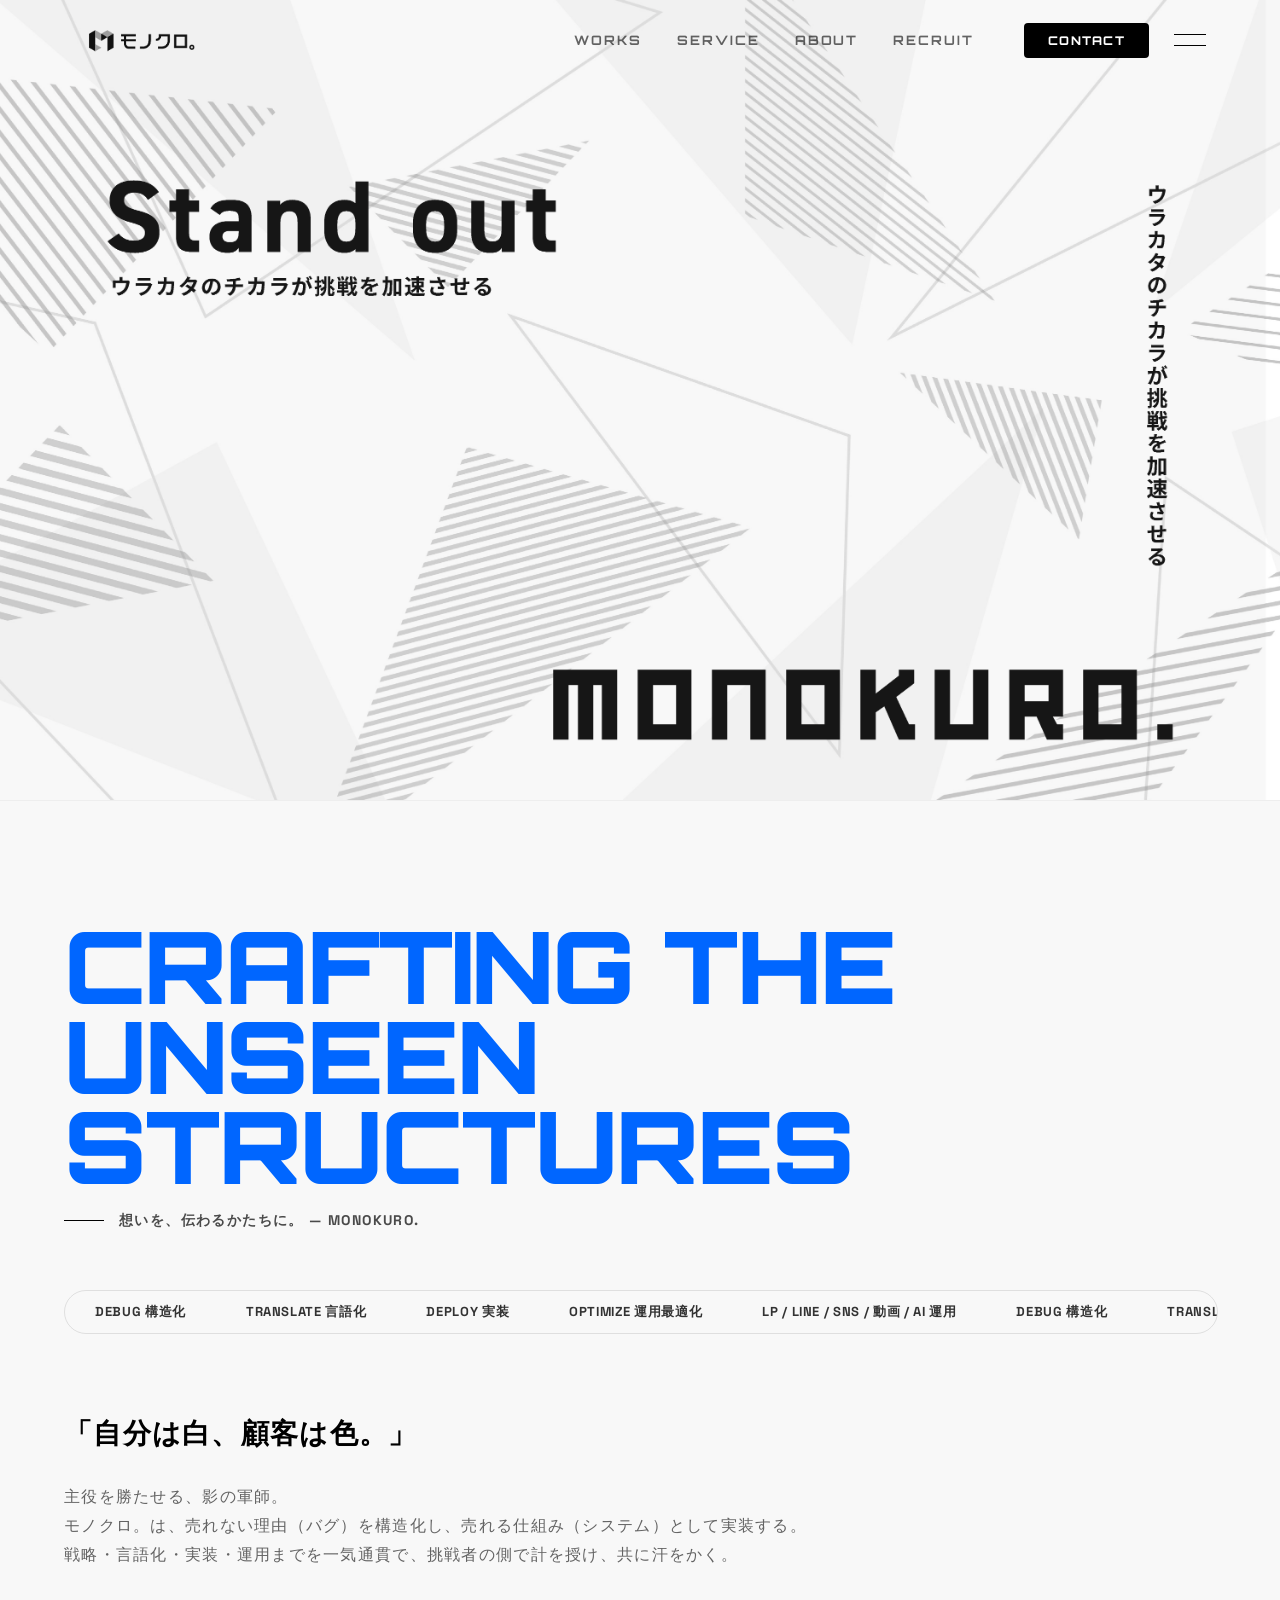
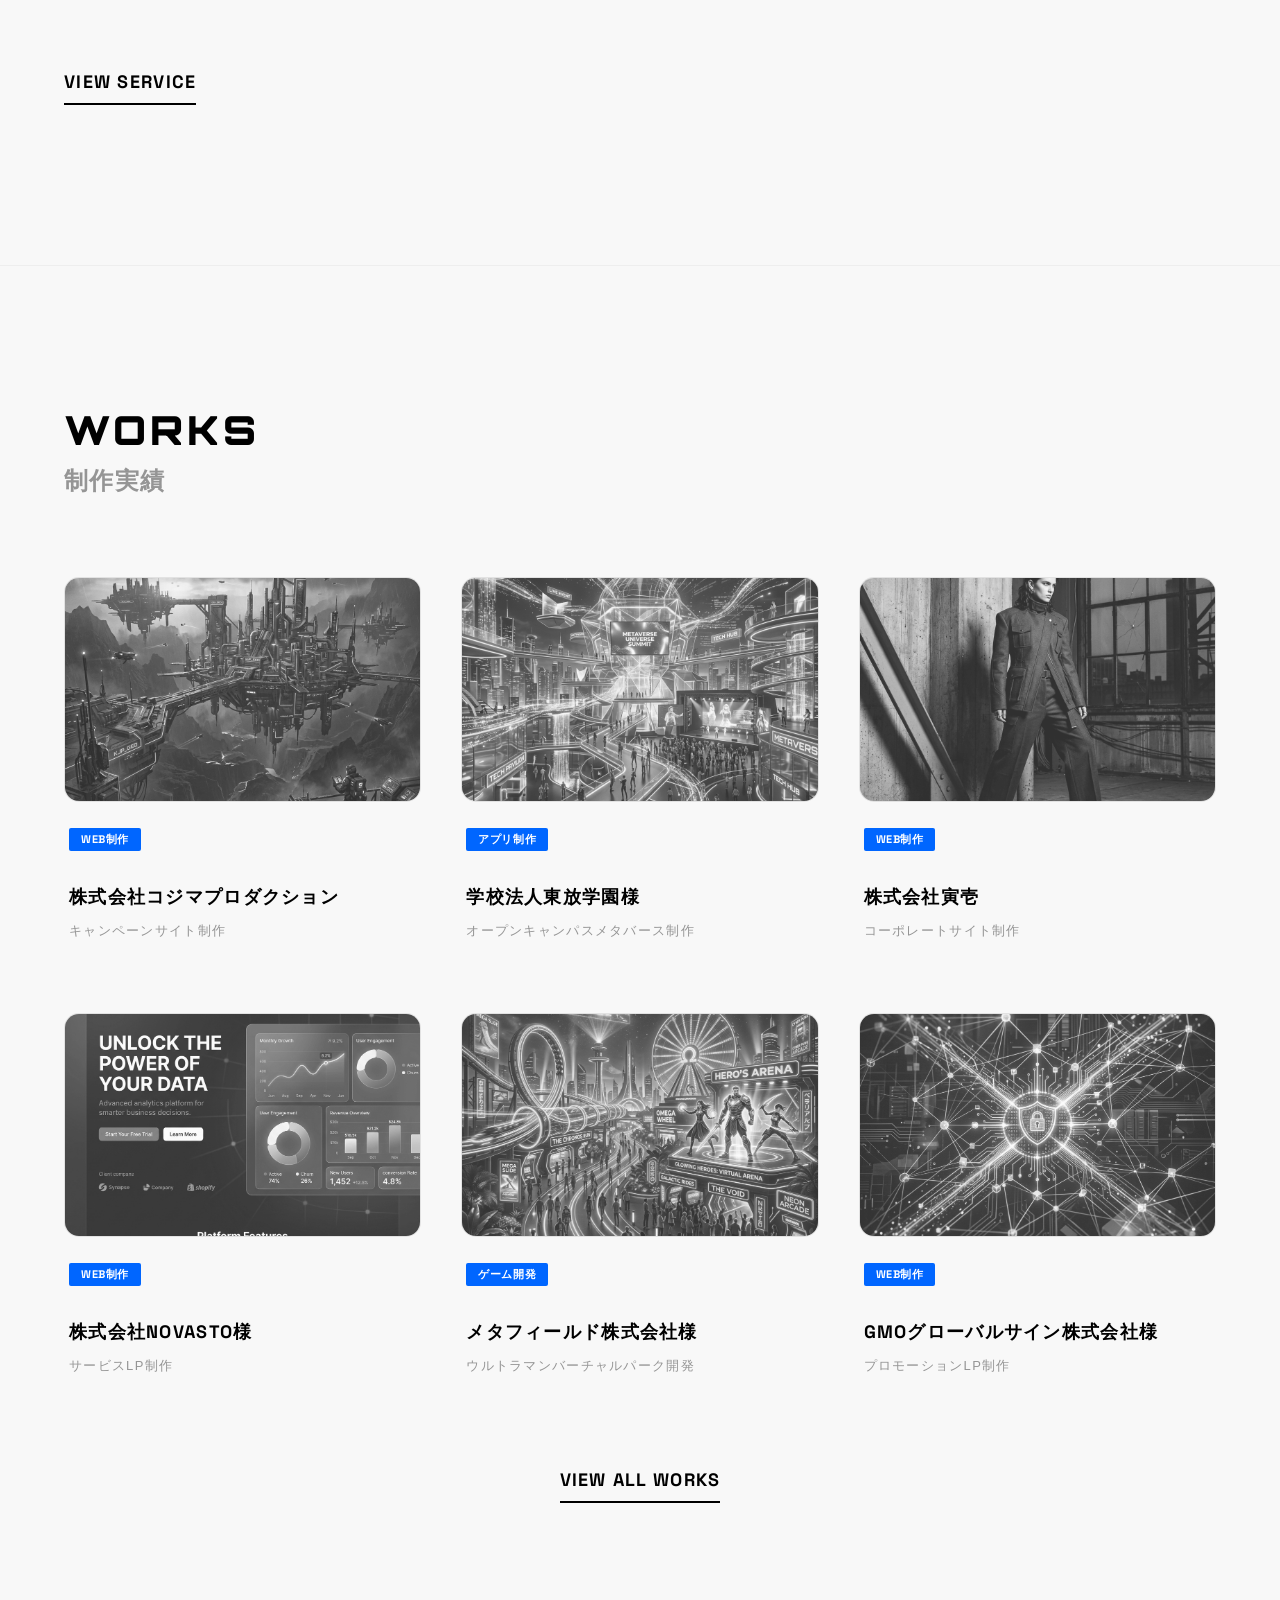
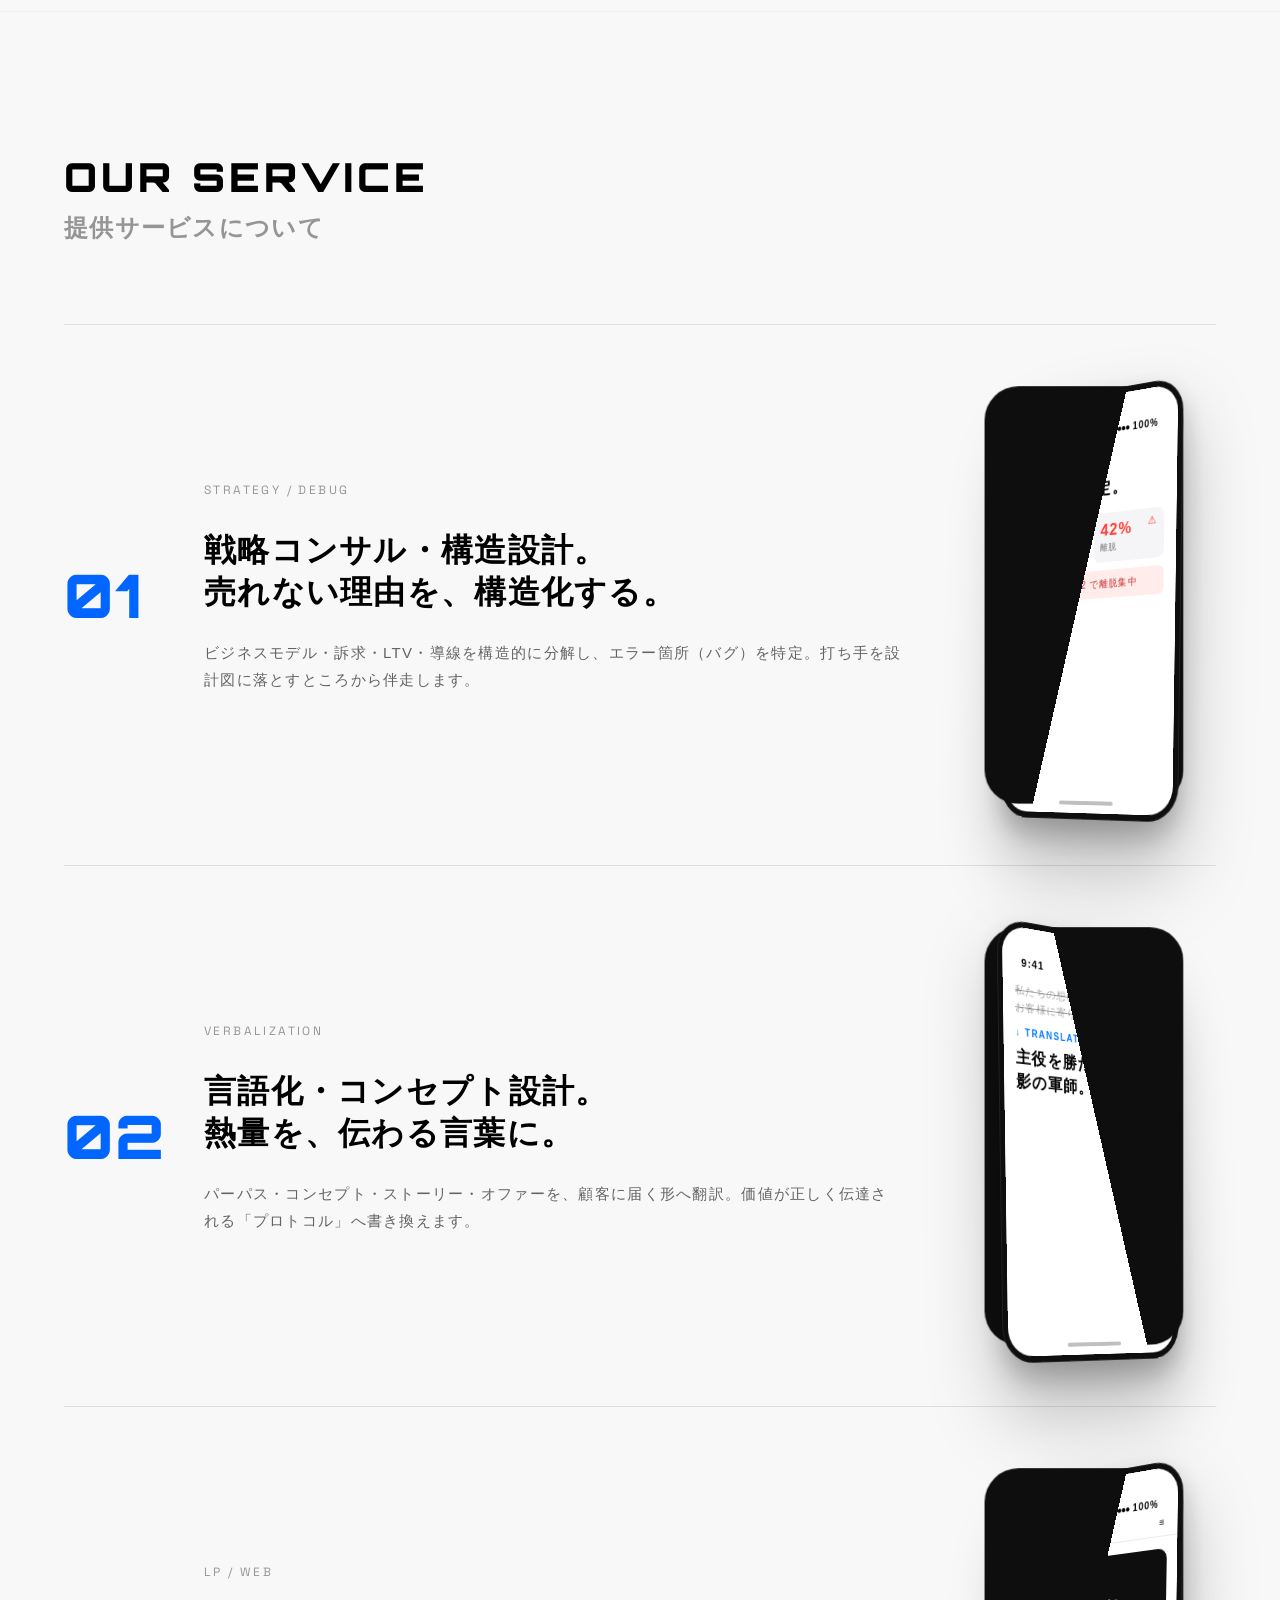
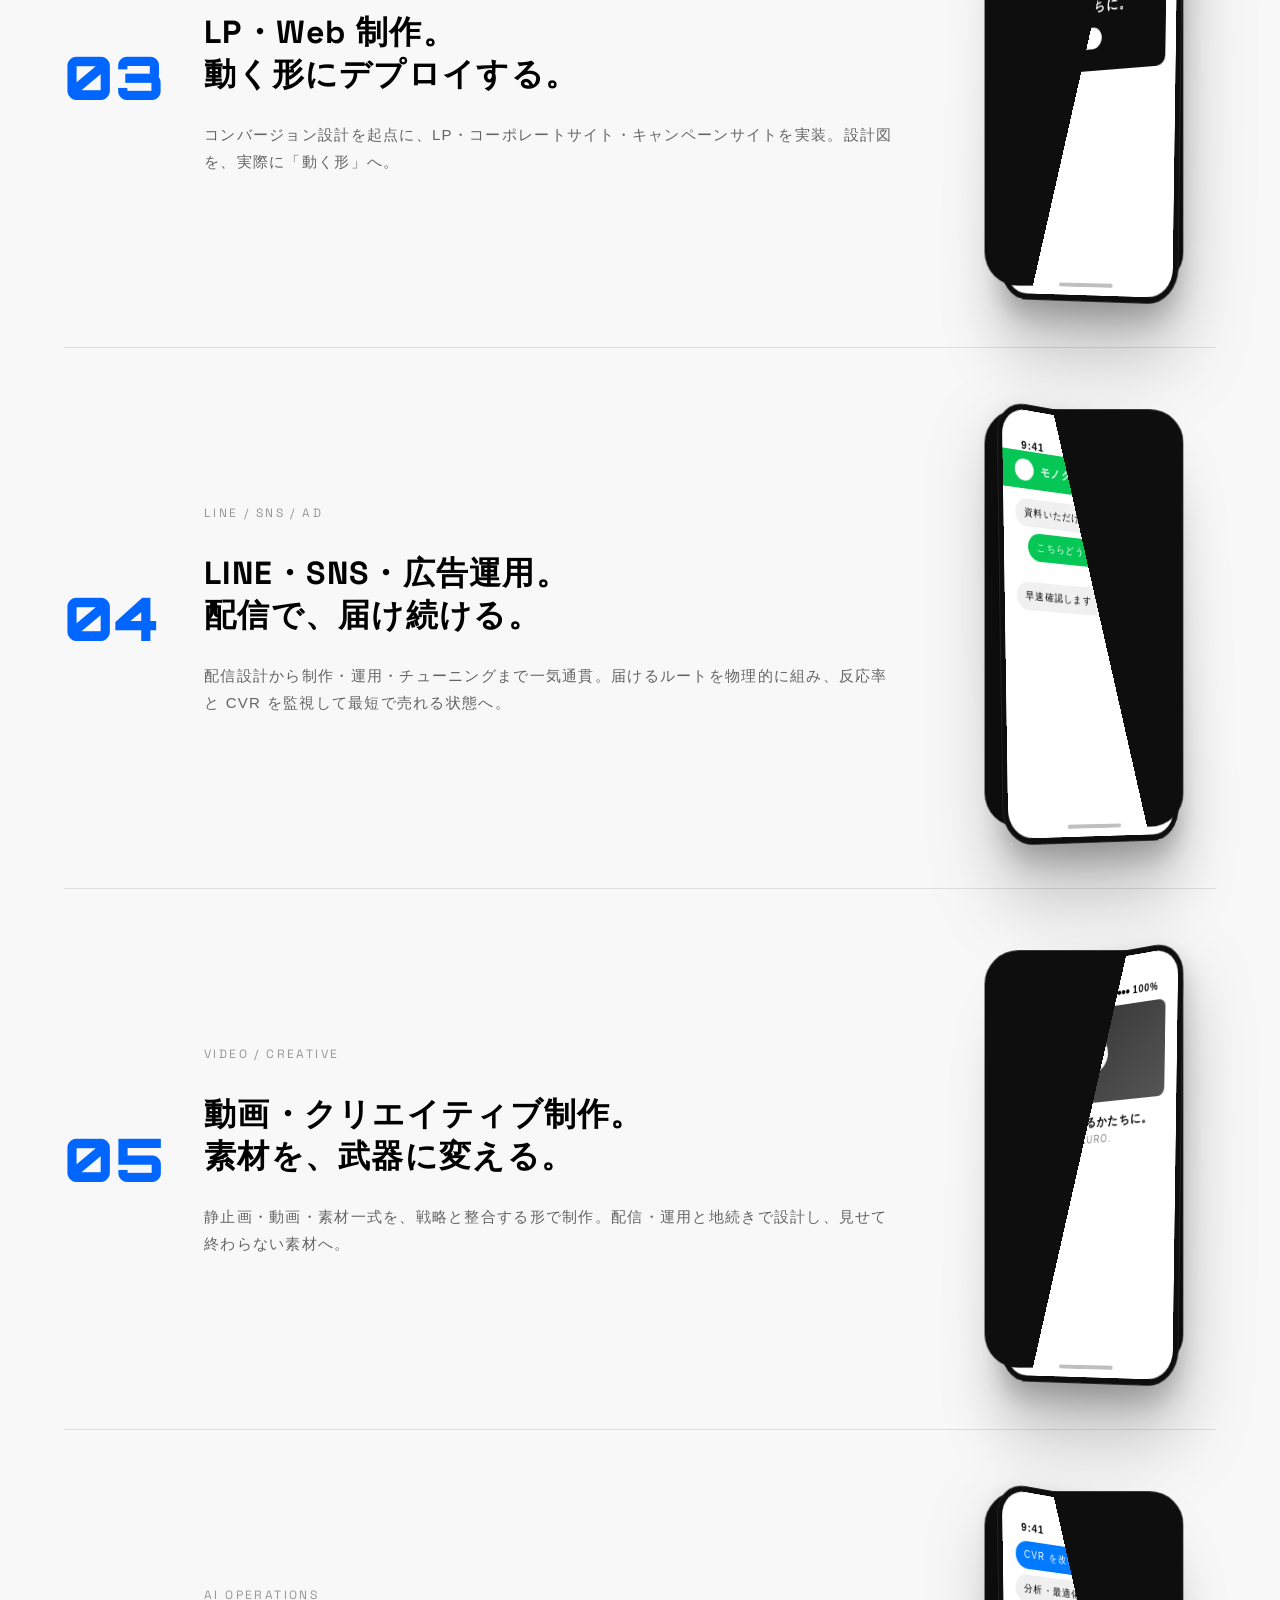
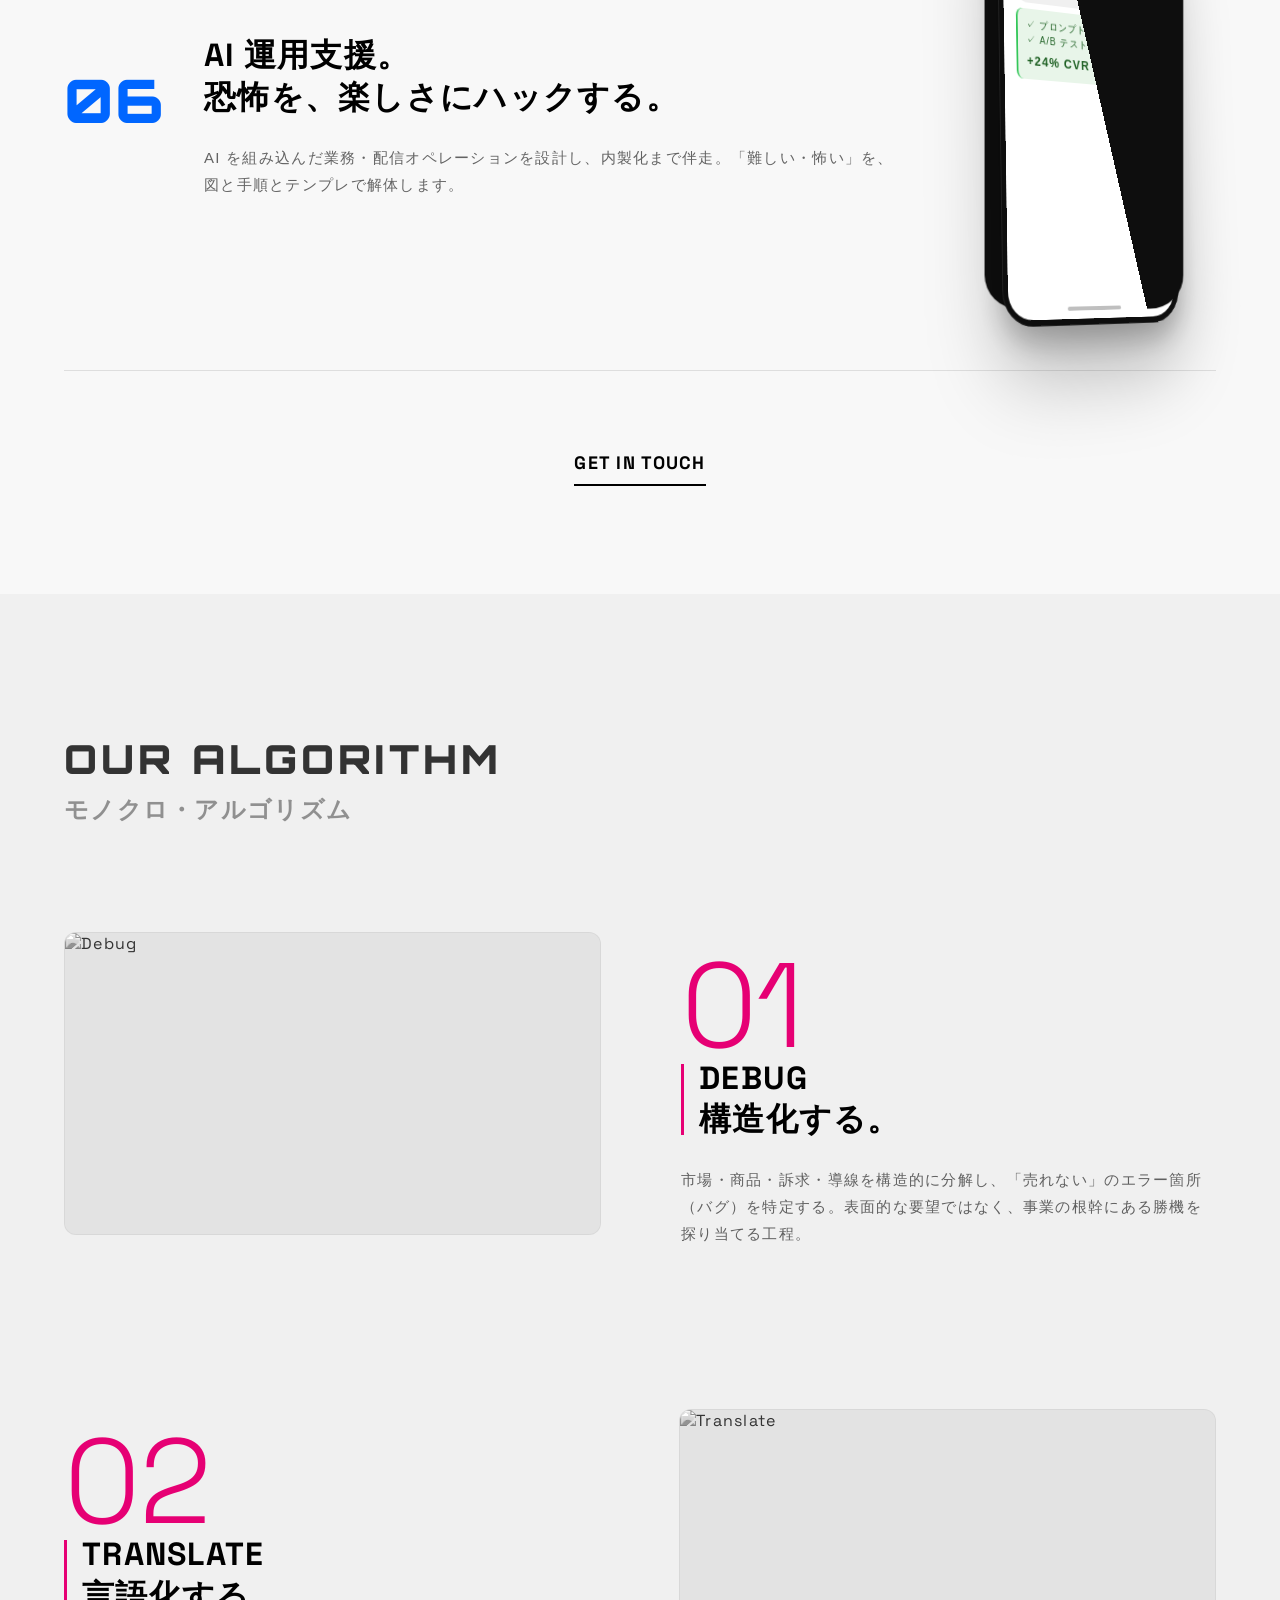
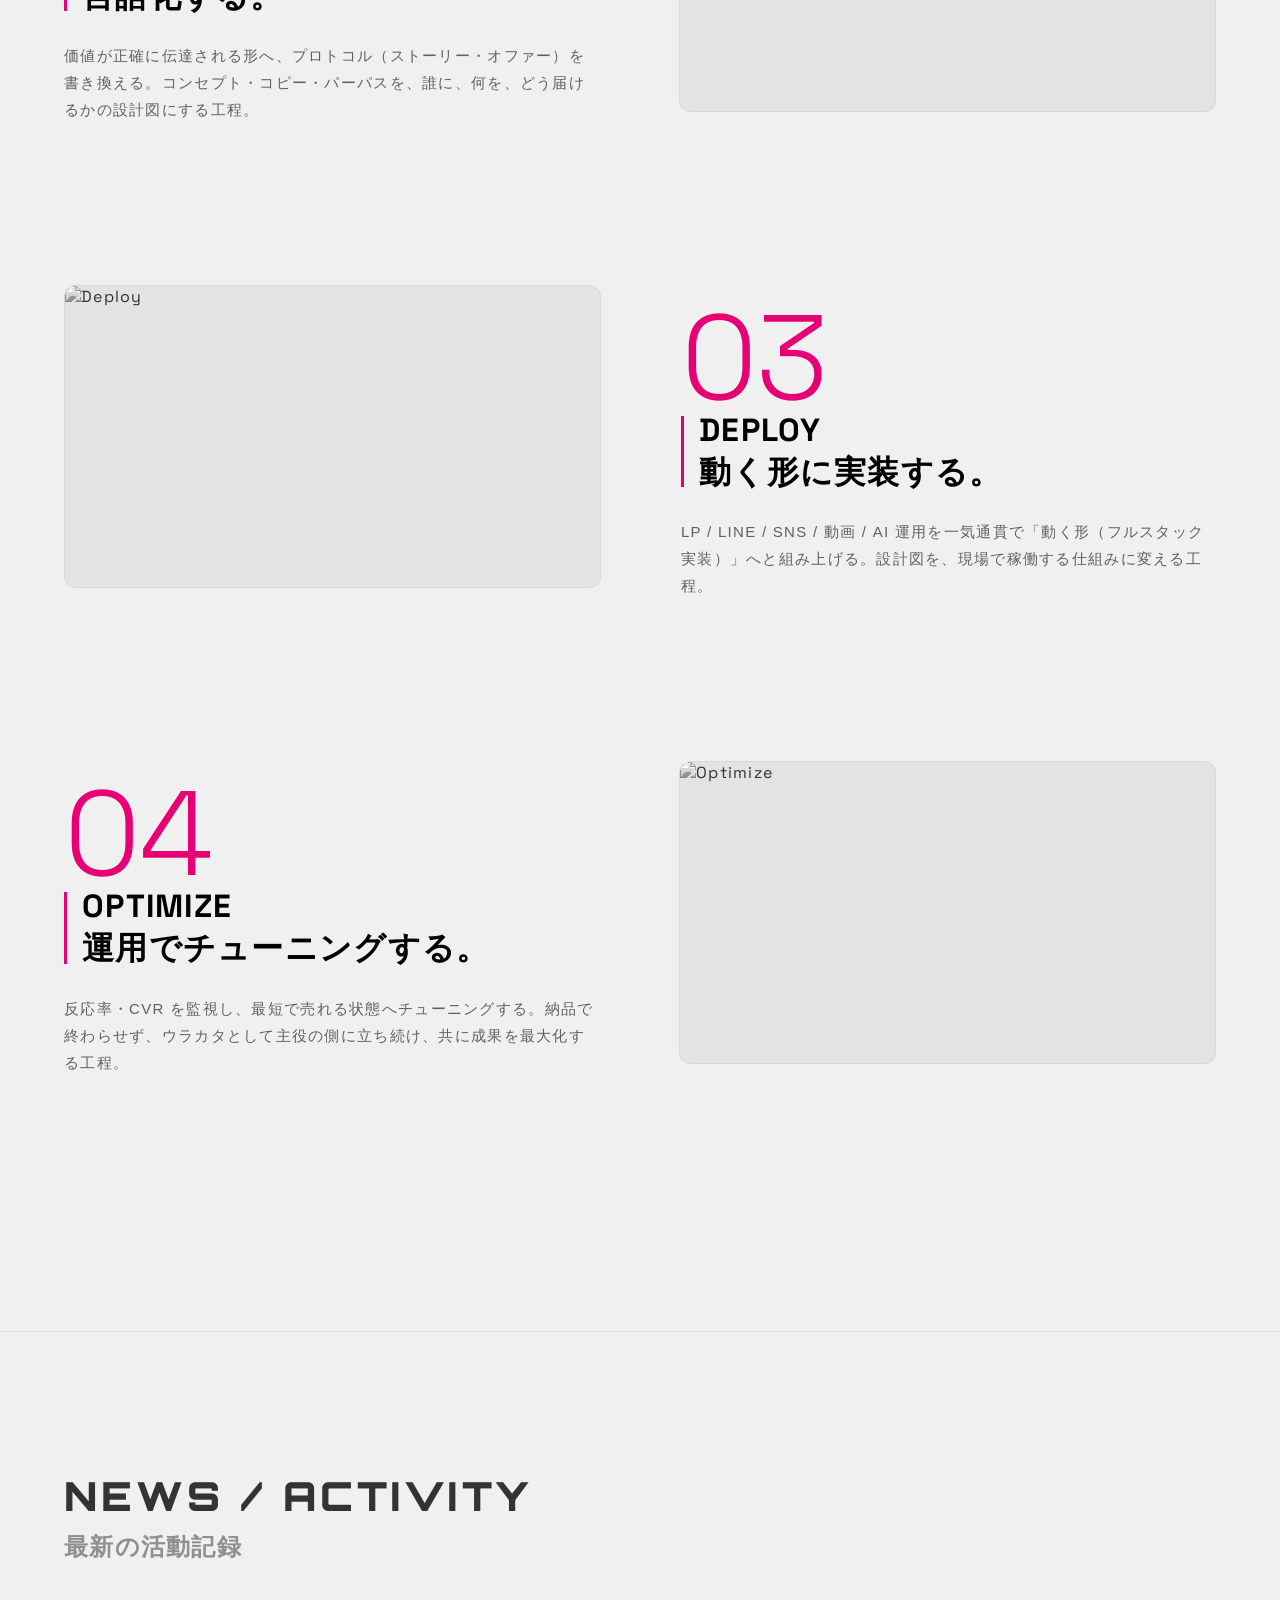
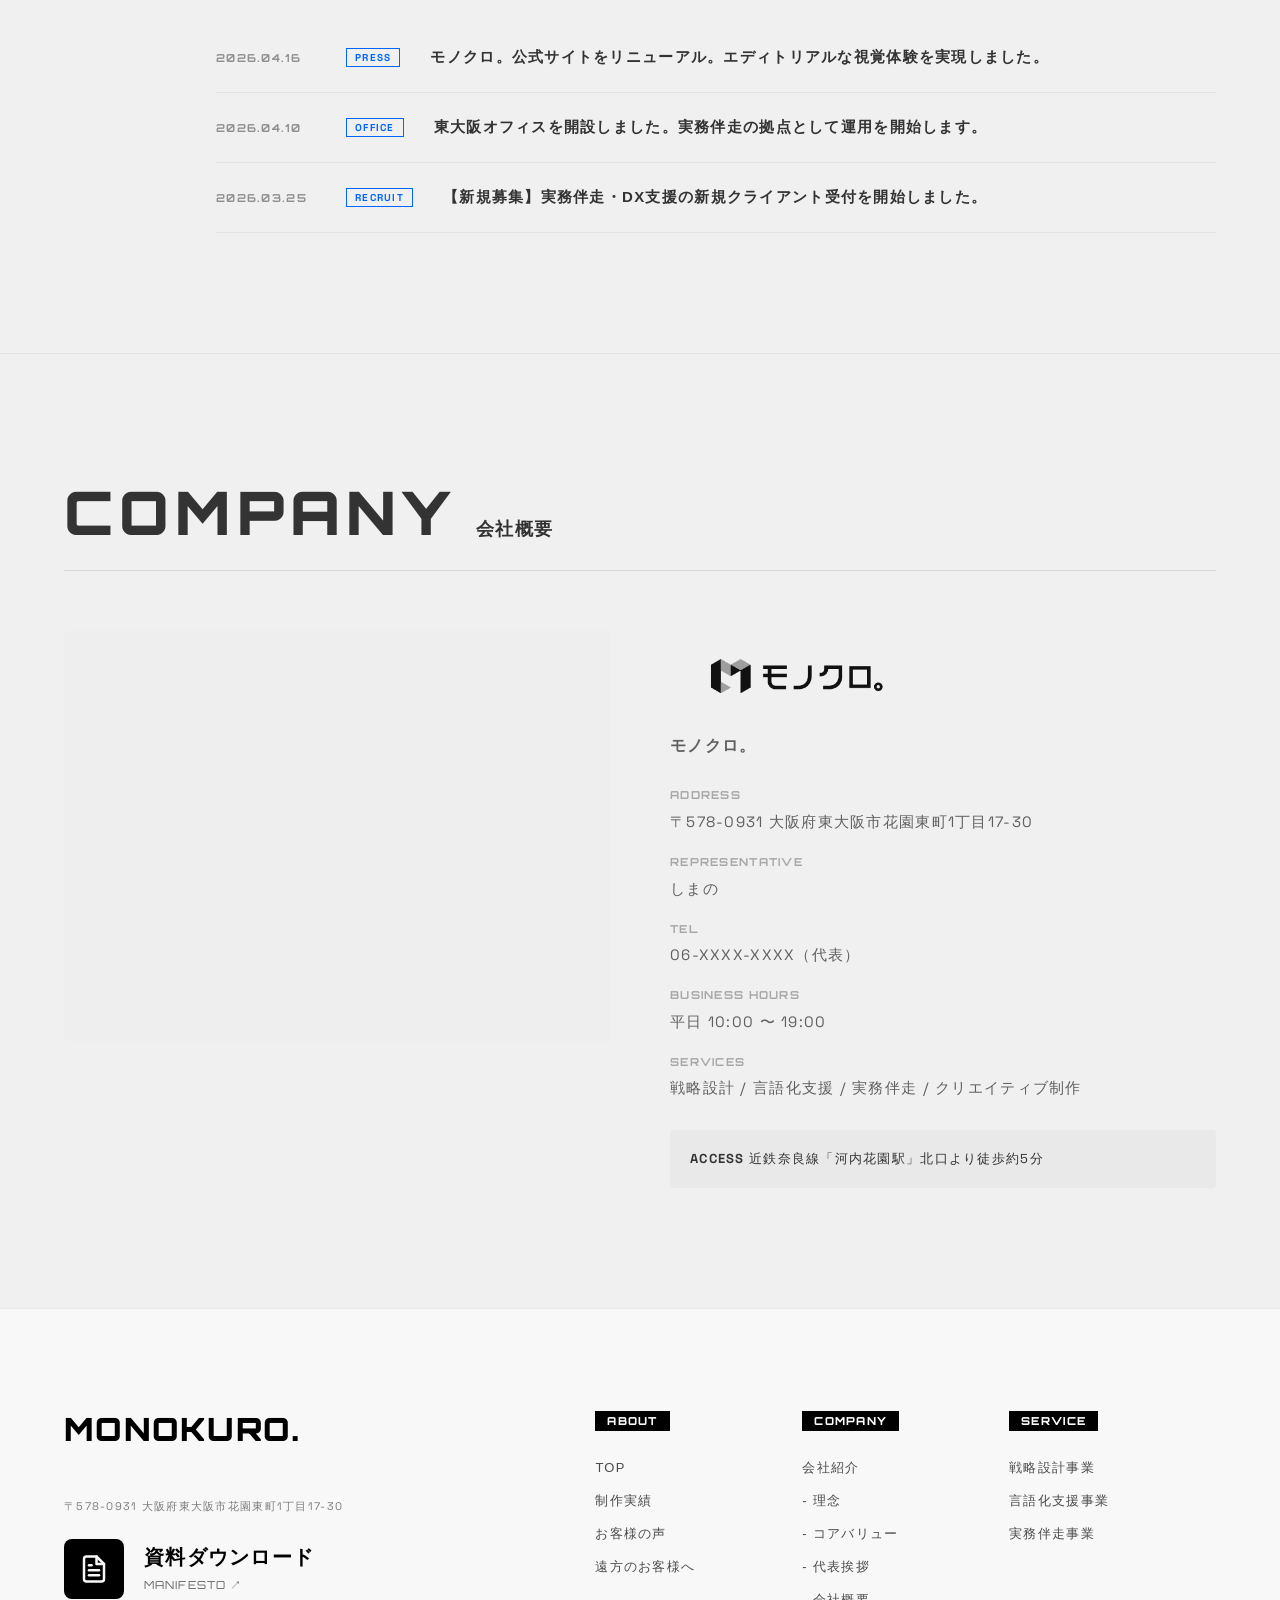
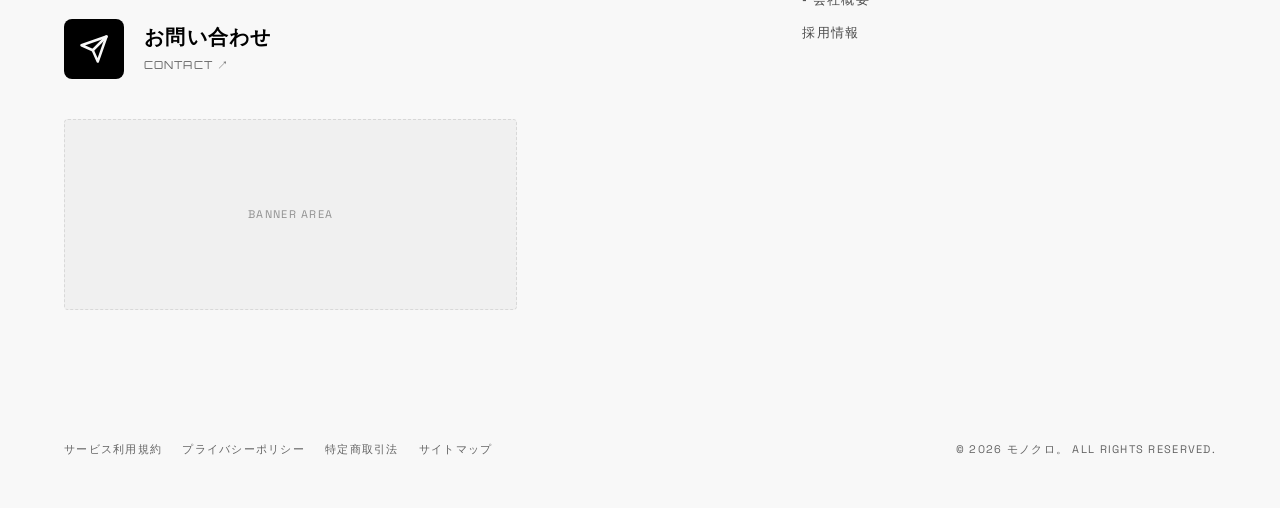
==== commit 4abe430d: "fix: COMPANYロゴ画像化(モノクロ。横ロゴ)、自社の株式会社表記を削除 - COMPANYブランド名: テキストMONOKURO. → 横型ロゴ画像(images/モノクロロゴ横.png) " ====
--- a/index.html
+++ b/index.html
@@ -1225,13 +1225,19 @@
         .mode-ura .map-placeholder { color: rgba(255,255,255,0.1); background-image: radial-gradient(rgba(255,255,255,0.05) 1px, transparent 1px); }
 
         .company-brand-name {
-            font-size: 48px;
-            font-family: 'Orbitron', sans-serif;
-            font-weight: 900;
-            letter-spacing: 0.05em;
-            margin-bottom: 10px;
+            margin: 0 0 10px;
             line-height: 1;
         }
+        .company-brand-name img {
+            display: block;
+            height: 88px;
+            width: auto;
+        }
+        @media (max-width: 768px) {
+            .company-brand-name img { height: 64px; }
+        }
+        /* ダークモード: 黒ロゴを白に反転 */
+        .mode-ura .company-brand-name img { filter: invert(1); }
         .company-legal-name {
             font-size: 16px;
             color: rgba(255,255,255,0.8);
@@ -1911,8 +1917,8 @@
 
             <!-- Right: Details Area -->
             <div class="company-details">
-                <h3 class="company-brand-name">MONOKURO.</h3>
-                <p class="company-legal-name">株式会社モノクロ (MONOKURO Inc.)</p>
+                <h3 class="company-brand-name"><img src="images/モノクロロゴ横.png" alt="モノクロ。" /></h3>
+                <p class="company-legal-name">モノクロ。</p>
                 
                 <ul class="company-details-list">
                     <li class="company-details-item">
@@ -2022,7 +2028,7 @@
                 <a href="#">特定商取引法</a>
                 <a href="#">サイトマップ</a>
             </div>
-            <p class="bottom-copyright">&copy; 2026 MONOKURO Inc. ALL RIGHTS RESERVED.</p>
+            <p class="bottom-copyright">&copy; 2026 モノクロ。 ALL RIGHTS RESERVED.</p>
         </div>
     </footer>
 
